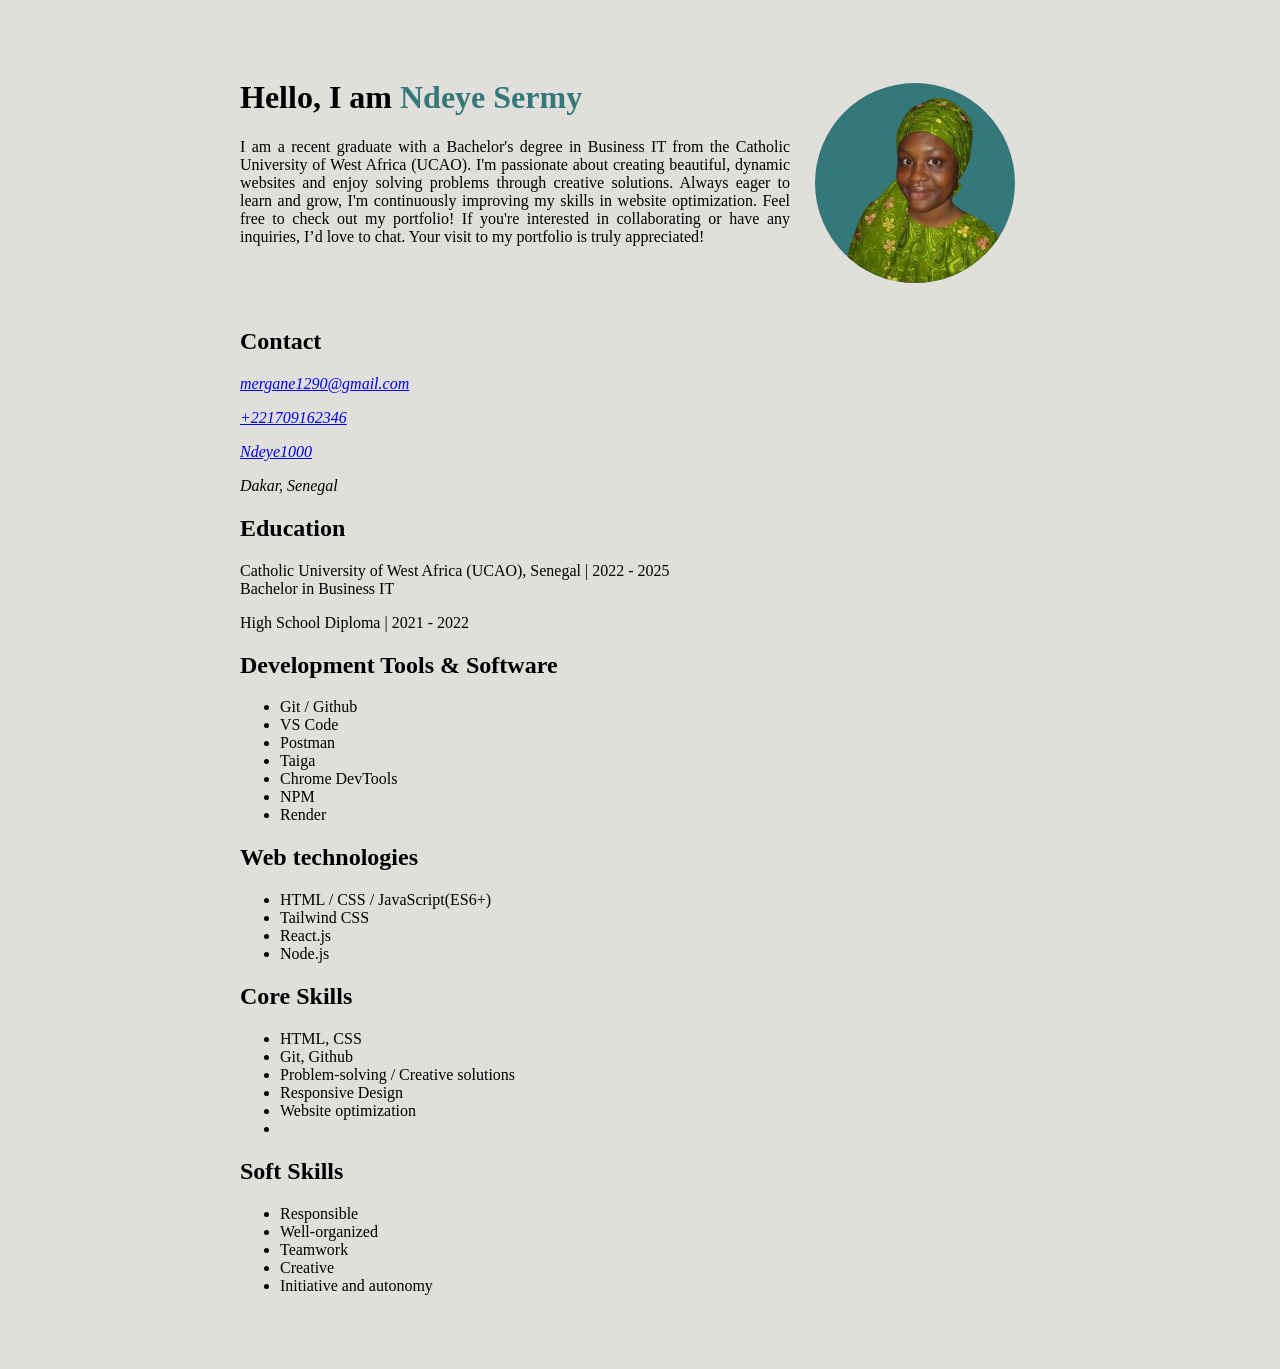
==== index.html @ 486482d9 "new" ====
<!DOCTYPE html>
<html lang="en">

<head>
    <meta charset="UTF-8">
    <meta name="viewport" content="width=device-width, initial-scale=1.0">
    <link rel="stylesheet" href="style.css">
    <link rel="shortcut icon" href="" type="image/x-icon">
    <title>Portfolio</title>
</head>

<body>
    <div class="conteneur">
        <div class="me">
            <div class="presentation">
                <h1>Hello, I am <span class="nom">Ndeye Sermy</span></h1>
                <p>I am a recent graduate with a Bachelor's degree in Business IT from the Catholic University of West
                    Africa
                    (UCAO).

                    I'm passionate about creating beautiful, dynamic websites and enjoy solving problems through
                    creative
                    solutions.
                    Always eager to learn and grow, I'm continuously improving my skills in website optimization.

                    Feel free to check out my portfolio! If you're interested in collaborating or have any inquiries,
                    I’d
                    love
                    to
                    chat. Your visit to my portfolio is truly appreciated!</p>
            </div>
            <div class="photo">
                <img src="photos/20250331_220250-removebg-preview.png" alt="picture of Ndeye Sermy Mergane">
            </div>
        </div>
        <section class="contact">
            <h2>Contact</h2>
            <footer>
                <address>
                    <p><a href="mailto:mergane1290@gmail.com">mergane1290@gmail.com</a></p>
                    <p><a href="tel:+221709162346">+221709162346</a></p>
                    <p><a href="https://github.com/Ndeye1000">Ndeye1000</a></p>
                    <p>Dakar, Senegal</p>
                </address>
            </footer>
        </section>
        <section class="education">
            <h2>Education</h2>
            <p>Catholic University of West Africa (UCAO), Senegal | 2022 - 2025 <br> Bachelor in Business IT</p>
            <p>High School Diploma | 2021 - 2022</p>
        </section>
        <section class="softwares">
            <h2>Development Tools & Software</h2>
            <ul>
                <li>Git / Github</li>
                <li>VS Code</li>
                <li>Postman</li>
                <li>Taiga</li>
                <li>Chrome DevTools</li>
                <li>NPM</li>
                <li>Render</li>
            </ul>
        </section>
        <section class="web">
            <h2>Web technologies</h2>
            <ul>
                <li>HTML / CSS / JavaScript(ES6+)</li>
                <li>Tailwind CSS</li>
                <li>React.js</li>
                <li>Node.js</li>
            </ul>
        </section>
        <section class="core-skills">
            <h2>Core Skills</h2>
            <ul>
                <li>HTML, CSS</li>
                <li>Git, Github</li>
                <li>Problem-solving / Creative solutions</li>
                <li>Responsive Design</li>
                <li>Website optimization</li>
                <li></li>
            </ul>
        </section>
        <section class="soft-skills">
            <h2>Soft Skills</h2>
            <ul>
                <li>Responsible</li>
                <li>Well-organized</li>
                <li>Teamwork</li>
                <li>Creative</li>
                <li>Initiative and autonomy</li>
            </ul>
        </section>
    </div>
</body>

</html>
---- style.css ----
body {
    background-color: #E0DFDB;
    padding-top: 50px;
    padding-bottom: 50px;
}

.conteneur {
    width: 80%;
    margin-left: auto;
    margin-right: auto;
    max-width: 800px;
}

.nom {
    color: #347879;
}

.me {
    display: flex;
}

img {
    width: 250px;
    height: auto;
    margin-right: 20px;
}


.photo {
    background-color: #347879;
    border-radius: 50%;
    width: 250px;
    height: 250px;
    clip-path: circle(40% at 50% 50%);
}

p {
    text-align: justify;
}
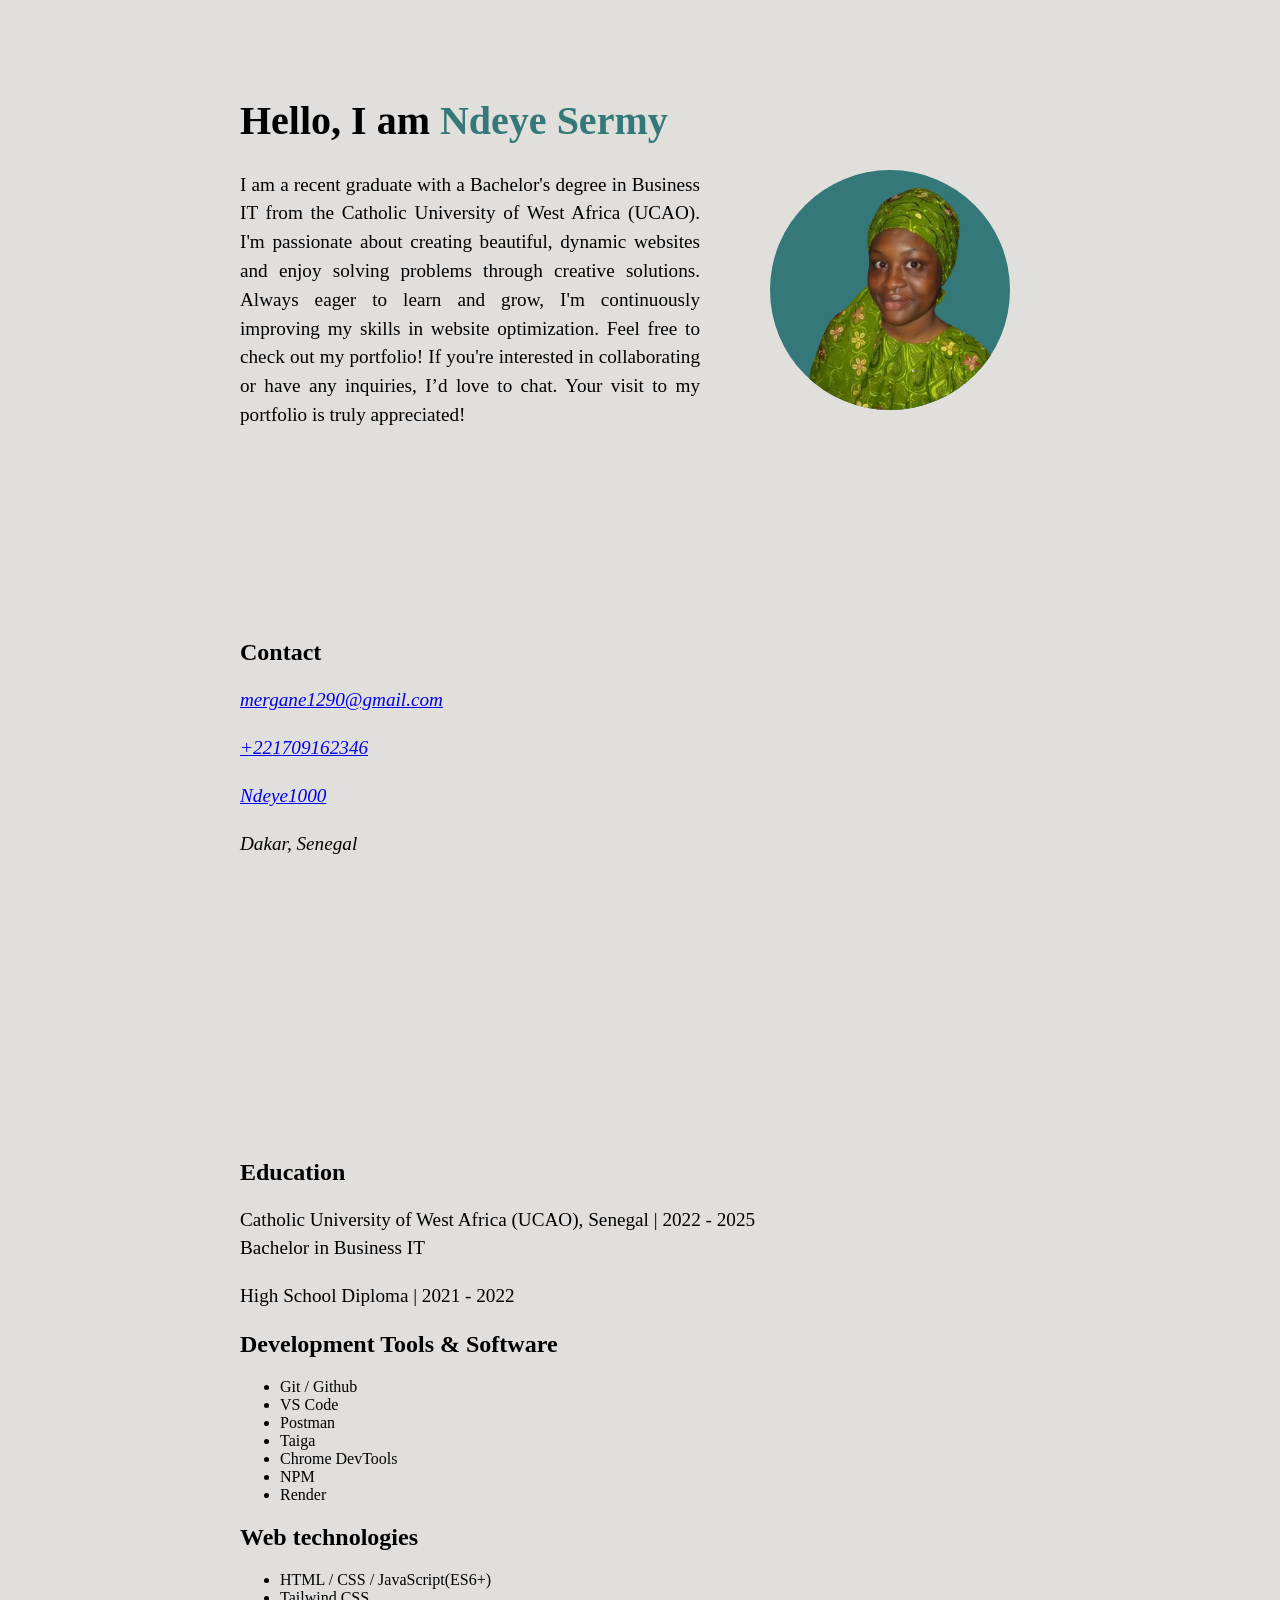
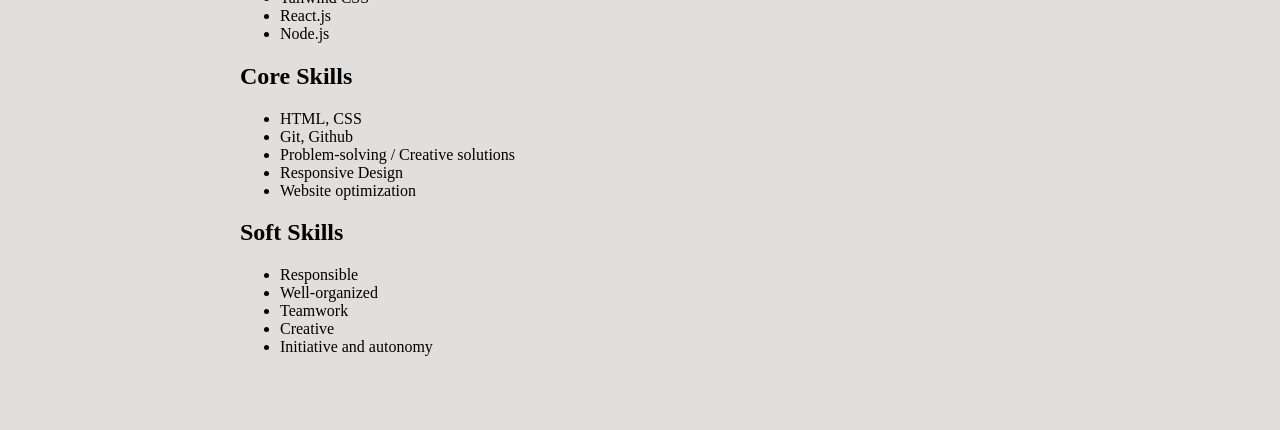
==== commit b2c9a509: "new" ====
--- a/index.html
+++ b/index.html
@@ -78,7 +78,6 @@
                 <li>Problem-solving / Creative solutions</li>
                 <li>Responsive Design</li>
                 <li>Website optimization</li>
-                <li></li>
             </ul>
         </section>
         <section class="soft-skills">
--- a/style.css
+++ b/style.css
@@ -1,6 +1,5 @@
 body {
     background-color: #E0DFDB;
-    padding-top: 50px;
     padding-bottom: 50px;
 }
 
@@ -17,23 +16,63 @@
 
 .me {
     display: flex;
+    margin-top: 70px;
+    margin-bottom: 190px;
 }
 
 img {
-    width: 250px;
-    height: auto;
+    width: 300px;
     margin-right: 20px;
 }
 
 
 .photo {
     background-color: #347879;
-    border-radius: 50%;
-    width: 250px;
-    height: 250px;
+    width: 300px;
+    height: 300px;
     clip-path: circle(40% at 50% 50%);
+    margin-top: 70px;
+    margin-left: 20px;
 }
 
 p {
     text-align: justify;
+    line-height: 1.5;
+    font-size: larger;
 }
+
+h1 {
+    font-size: 40px;
+}
+
+.presentation {
+    margin-right: 20px;
+}
+
+.contact {
+    margin-bottom: 300px;
+}
+
+@media (max-width: 758px) {
+    .me {
+        flex-direction: column;
+        align-items: center;
+    }
+
+    img {
+        width: 350px;
+        margin-right: 20px;
+    }
+
+    .photo {
+        background-color: #347879;
+        width: 350px;
+        height: 350px;
+        clip-path: circle(40% at 50% 50%);
+        margin-top: 100px;
+    }
+
+    .presentation {
+        margin-top: 80px;
+    }
+}
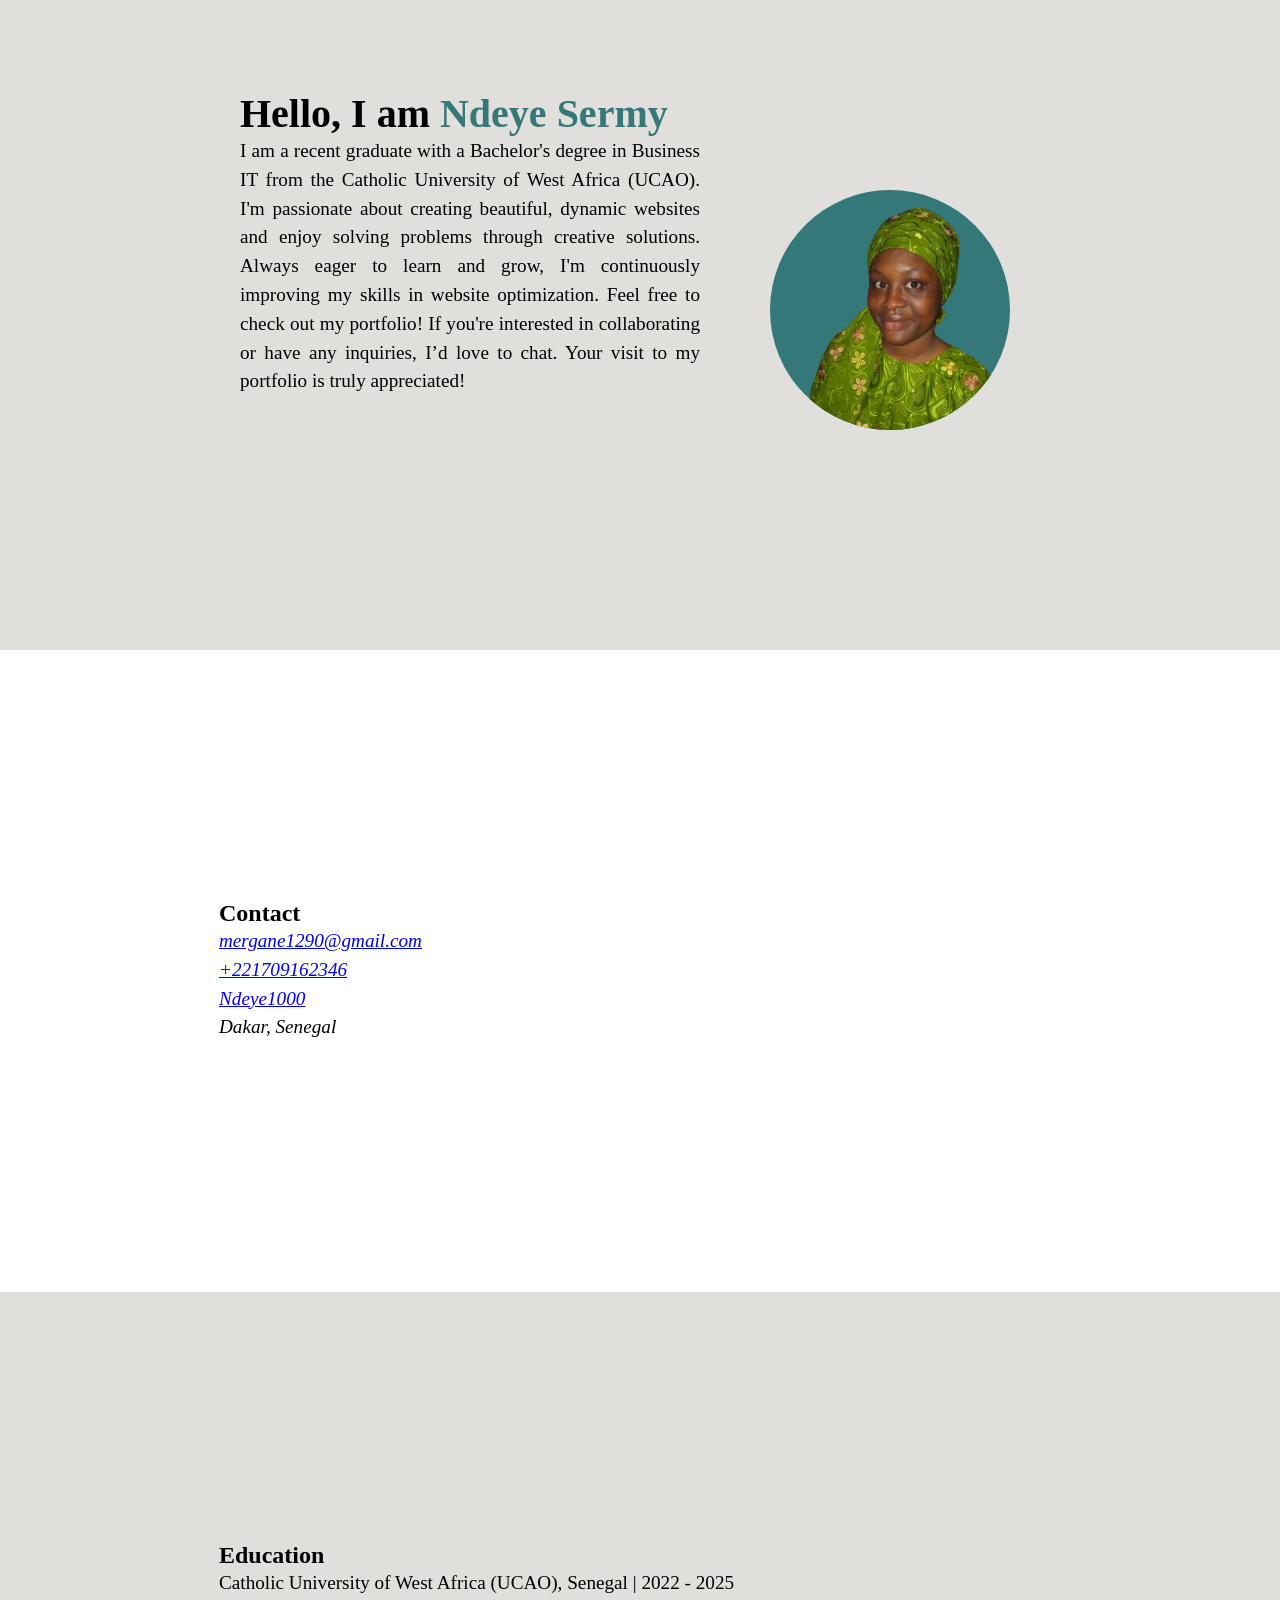
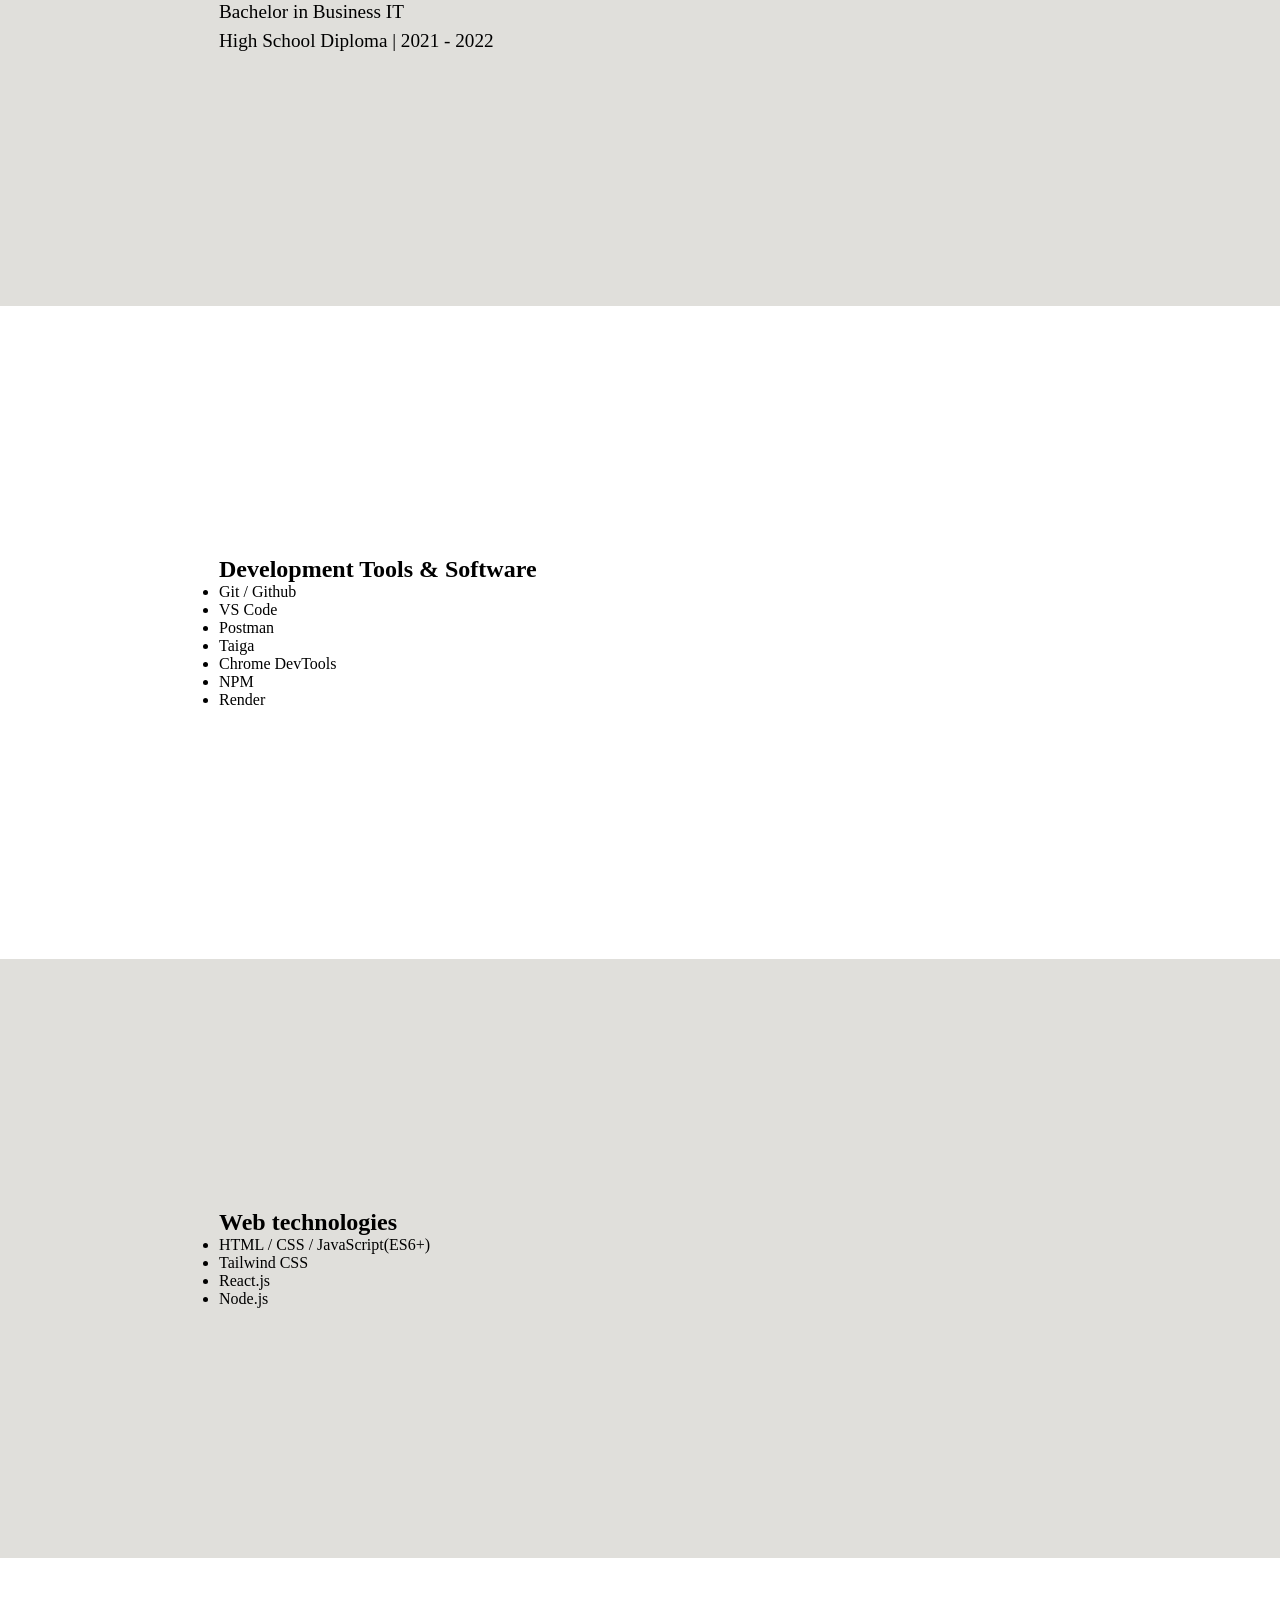
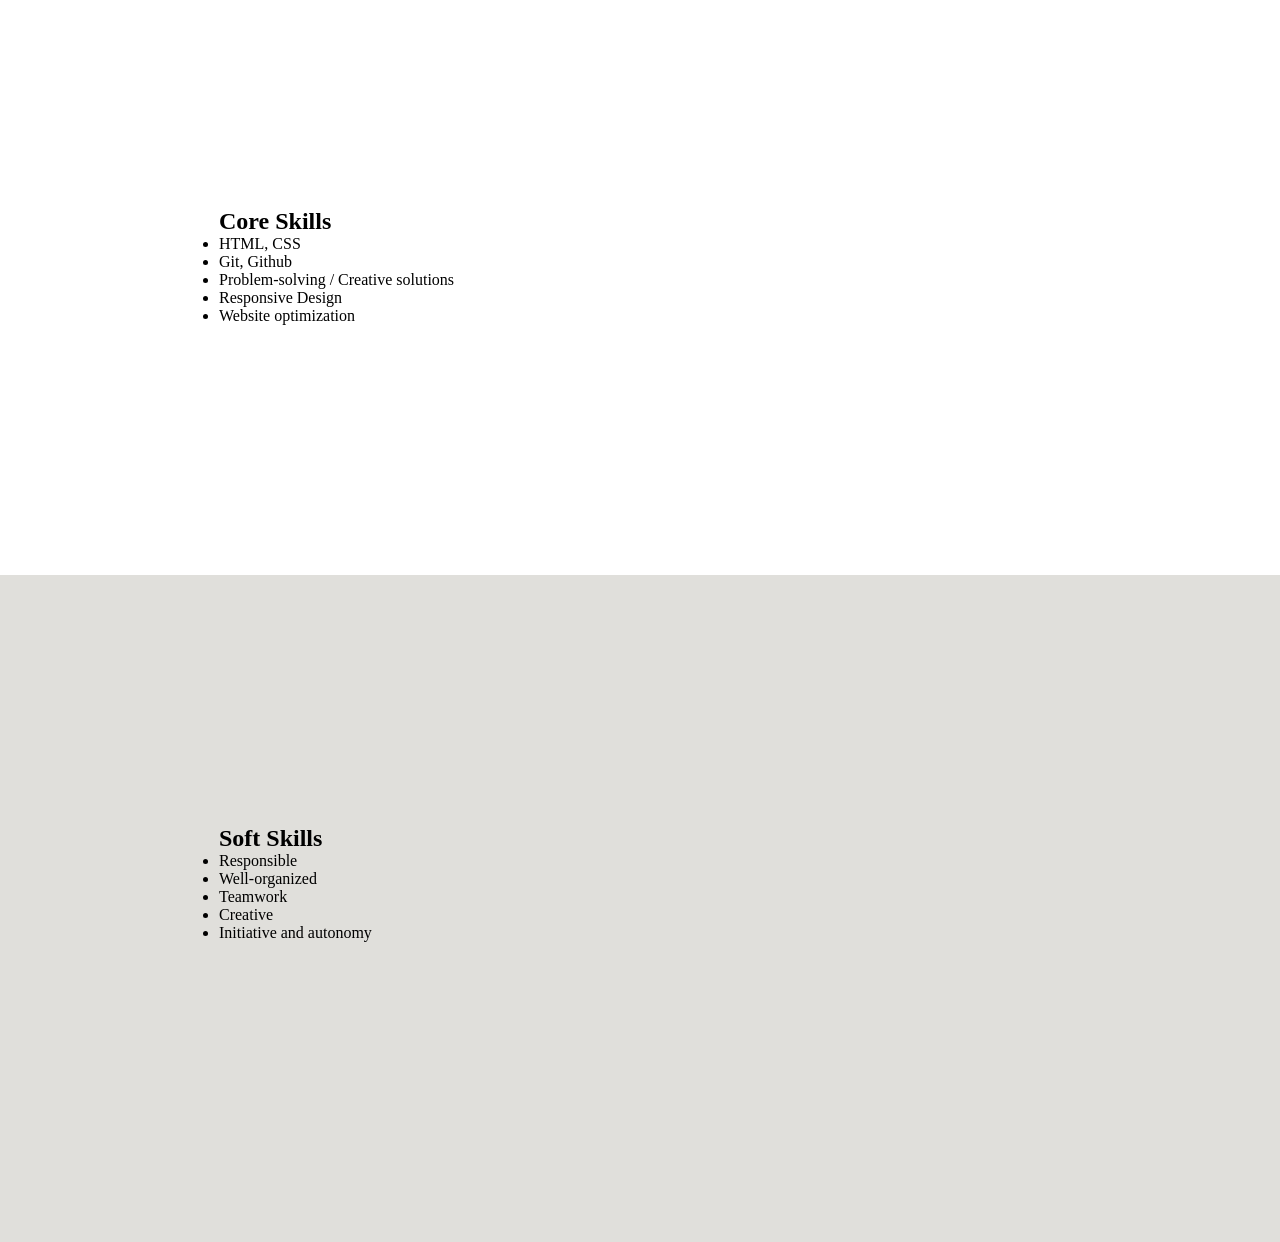
==== commit 0f2ed9d2: "new" ====
--- a/index.html
+++ b/index.html
@@ -33,64 +33,64 @@
                 <img src="photos/20250331_220250-removebg-preview.png" alt="picture of Ndeye Sermy Mergane">
             </div>
         </div>
-        <section class="contact">
-            <h2>Contact</h2>
-            <footer>
-                <address>
-                    <p><a href="mailto:mergane1290@gmail.com">mergane1290@gmail.com</a></p>
-                    <p><a href="tel:+221709162346">+221709162346</a></p>
-                    <p><a href="https://github.com/Ndeye1000">Ndeye1000</a></p>
-                    <p>Dakar, Senegal</p>
-                </address>
-            </footer>
-        </section>
-        <section class="education">
-            <h2>Education</h2>
-            <p>Catholic University of West Africa (UCAO), Senegal | 2022 - 2025 <br> Bachelor in Business IT</p>
-            <p>High School Diploma | 2021 - 2022</p>
-        </section>
-        <section class="softwares">
-            <h2>Development Tools & Software</h2>
-            <ul>
-                <li>Git / Github</li>
-                <li>VS Code</li>
-                <li>Postman</li>
-                <li>Taiga</li>
-                <li>Chrome DevTools</li>
-                <li>NPM</li>
-                <li>Render</li>
-            </ul>
-        </section>
-        <section class="web">
-            <h2>Web technologies</h2>
-            <ul>
-                <li>HTML / CSS / JavaScript(ES6+)</li>
-                <li>Tailwind CSS</li>
-                <li>React.js</li>
-                <li>Node.js</li>
-            </ul>
-        </section>
-        <section class="core-skills">
-            <h2>Core Skills</h2>
-            <ul>
-                <li>HTML, CSS</li>
-                <li>Git, Github</li>
-                <li>Problem-solving / Creative solutions</li>
-                <li>Responsive Design</li>
-                <li>Website optimization</li>
-            </ul>
-        </section>
-        <section class="soft-skills">
-            <h2>Soft Skills</h2>
-            <ul>
-                <li>Responsible</li>
-                <li>Well-organized</li>
-                <li>Teamwork</li>
-                <li>Creative</li>
-                <li>Initiative and autonomy</li>
-            </ul>
-        </section>
     </div>
+    <section class="contact">
+        <h2>Contact</h2>
+        <footer>
+            <address>
+                <p><a href="mailto:mergane1290@gmail.com">mergane1290@gmail.com</a></p>
+                <p><a href="tel:+221709162346">+221709162346</a></p>
+                <p><a href="https://github.com/Ndeye1000">Ndeye1000</a></p>
+                <p>Dakar, Senegal</p>
+            </address>
+        </footer>
+    </section>
+    <section class="education">
+        <h2>Education</h2>
+        <p>Catholic University of West Africa (UCAO), Senegal | 2022 - 2025 <br> Bachelor in Business IT</p>
+        <p>High School Diploma | 2021 - 2022</p>
+    </section>
+    <section class="softwares">
+        <h2>Development Tools & Software</h2>
+        <ul>
+            <li>Git / Github</li>
+            <li>VS Code</li>
+            <li>Postman</li>
+            <li>Taiga</li>
+            <li>Chrome DevTools</li>
+            <li>NPM</li>
+            <li>Render</li>
+        </ul>
+    </section>
+    <section class="web">
+        <h2>Web technologies</h2>
+        <ul>
+            <li>HTML / CSS / JavaScript(ES6+)</li>
+            <li>Tailwind CSS</li>
+            <li>React.js</li>
+            <li>Node.js</li>
+        </ul>
+    </section>
+    <section class="core-skills">
+        <h2>Core Skills</h2>
+        <ul>
+            <li>HTML, CSS</li>
+            <li>Git, Github</li>
+            <li>Problem-solving / Creative solutions</li>
+            <li>Responsive Design</li>
+            <li>Website optimization</li>
+        </ul>
+    </section>
+    <section class="soft-skills">
+        <h2>Soft Skills</h2>
+        <ul>
+            <li>Responsible</li>
+            <li>Well-organized</li>
+            <li>Teamwork</li>
+            <li>Creative</li>
+            <li>Initiative and autonomy</li>
+        </ul>
+    </section>
 </body>
 
 </html>
--- a/style.css
+++ b/style.css
@@ -1,3 +1,8 @@
+* {
+    margin: 0;
+    padding: 0;
+}
+
 body {
     background-color: #E0DFDB;
     padding-bottom: 50px;
@@ -16,7 +21,7 @@
 
 .me {
     display: flex;
-    margin-top: 70px;
+    margin-top: 90px;
     margin-bottom: 190px;
 }
 
@@ -49,8 +54,13 @@
     margin-right: 20px;
 }
 
-.contact {
-    margin-bottom: 300px;
+.contact, .softwares, .core-skills {
+    width: 100%;
+    background-color: white;
+}
+
+section {
+    padding: 250px 50px 250px 219px;
 }
 
 @media (max-width: 758px) {
@@ -73,6 +83,6 @@
     }
 
     .presentation {
-        margin-top: 80px;
+        margin-top: 40px;
     }
 }
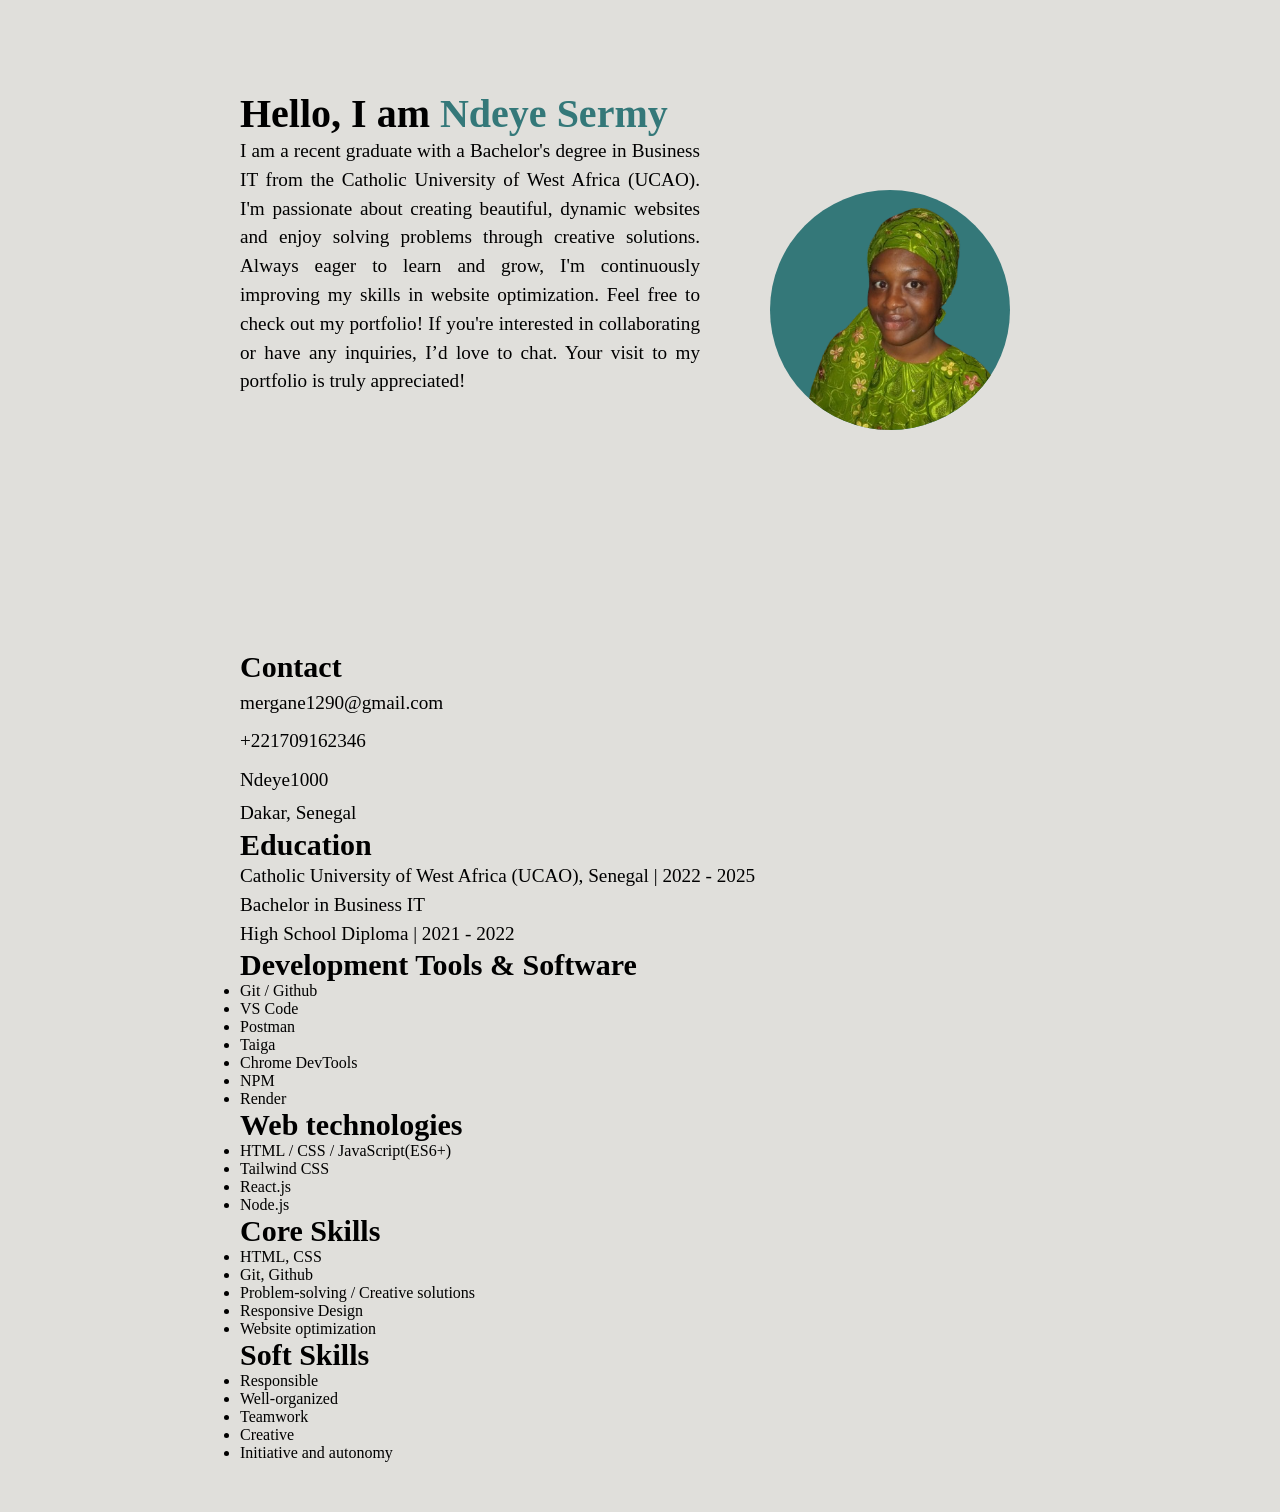
==== commit 330d8258: "new" ====
--- a/index.html
+++ b/index.html
@@ -33,64 +33,64 @@
                 <img src="photos/20250331_220250-removebg-preview.png" alt="picture of Ndeye Sermy Mergane">
             </div>
         </div>
+        <section class="contact">
+            <h2>Contact</h2>
+            <footer>
+                <address>
+                    <p><a href="mailto:mergane1290@gmail.com">mergane1290@gmail.com</a></p>
+                    <p><a href="tel:+221709162346">+221709162346</a></p>
+                    <p><a href="https://github.com/Ndeye1000">Ndeye1000</a></p>
+                    <p>Dakar, Senegal</p>
+                </address>
+            </footer>
+        </section>
+        <section class="education">
+            <h2>Education</h2>
+            <p>Catholic University of West Africa (UCAO), Senegal | 2022 - 2025 <br> Bachelor in Business IT</p>
+            <p>High School Diploma | 2021 - 2022</p>
+        </section>
+        <section class="softwares">
+            <h2>Development Tools & Software</h2>
+            <ul>
+                <li>Git / Github</li>
+                <li>VS Code</li>
+                <li>Postman</li>
+                <li>Taiga</li>
+                <li>Chrome DevTools</li>
+                <li>NPM</li>
+                <li>Render</li>
+            </ul>
+        </section>
+        <section class="web">
+            <h2>Web technologies</h2>
+            <ul>
+                <li>HTML / CSS / JavaScript(ES6+)</li>
+                <li>Tailwind CSS</li>
+                <li>React.js</li>
+                <li>Node.js</li>
+            </ul>
+        </section>
+        <section class="core-skills">
+            <h2>Core Skills</h2>
+            <ul>
+                <li>HTML, CSS</li>
+                <li>Git, Github</li>
+                <li>Problem-solving / Creative solutions</li>
+                <li>Responsive Design</li>
+                <li>Website optimization</li>
+            </ul>
+        </section>
+        <section class="soft-skills">
+            <h2>Soft Skills</h2>
+            <ul>
+                <li>Responsible</li>
+                <li>Well-organized</li>
+                <li>Teamwork</li>
+                <li>Creative</li>
+                <li>Initiative and autonomy</li>
+            </ul>
+        </section>
     </div>
-    <section class="contact">
-        <h2>Contact</h2>
-        <footer>
-            <address>
-                <p><a href="mailto:mergane1290@gmail.com">mergane1290@gmail.com</a></p>
-                <p><a href="tel:+221709162346">+221709162346</a></p>
-                <p><a href="https://github.com/Ndeye1000">Ndeye1000</a></p>
-                <p>Dakar, Senegal</p>
-            </address>
-        </footer>
-    </section>
-    <section class="education">
-        <h2>Education</h2>
-        <p>Catholic University of West Africa (UCAO), Senegal | 2022 - 2025 <br> Bachelor in Business IT</p>
-        <p>High School Diploma | 2021 - 2022</p>
-    </section>
-    <section class="softwares">
-        <h2>Development Tools & Software</h2>
-        <ul>
-            <li>Git / Github</li>
-            <li>VS Code</li>
-            <li>Postman</li>
-            <li>Taiga</li>
-            <li>Chrome DevTools</li>
-            <li>NPM</li>
-            <li>Render</li>
-        </ul>
-    </section>
-    <section class="web">
-        <h2>Web technologies</h2>
-        <ul>
-            <li>HTML / CSS / JavaScript(ES6+)</li>
-            <li>Tailwind CSS</li>
-            <li>React.js</li>
-            <li>Node.js</li>
-        </ul>
-    </section>
-    <section class="core-skills">
-        <h2>Core Skills</h2>
-        <ul>
-            <li>HTML, CSS</li>
-            <li>Git, Github</li>
-            <li>Problem-solving / Creative solutions</li>
-            <li>Responsive Design</li>
-            <li>Website optimization</li>
-        </ul>
-    </section>
-    <section class="soft-skills">
-        <h2>Soft Skills</h2>
-        <ul>
-            <li>Responsible</li>
-            <li>Well-organized</li>
-            <li>Teamwork</li>
-            <li>Creative</li>
-            <li>Initiative and autonomy</li>
-        </ul>
-    </section>
 </body>
 
 </html>
--- a/style.css
+++ b/style.css
@@ -1,6 +1,7 @@
 * {
     margin: 0;
     padding: 0;
+    box-sizing: border-box;
 }
 
 body {
@@ -50,17 +51,27 @@
     font-size: 40px;
 }
 
+h2 {
+    font-size: 30px;
+}
+
+address {
+    font-style: normal;
+}
+
+a {
+    text-decoration: none;
+    line-height: 2;
+    color: black;
+}
+
+a:hover
+{
+    color: #347879;
+    font-size: larger;
+}
 .presentation {
     margin-right: 20px;
-}
-
-.contact, .softwares, .core-skills {
-    width: 100%;
-    background-color: white;
-}
-
-section {
-    padding: 250px 50px 250px 219px;
 }
 
 @media (max-width: 758px) {
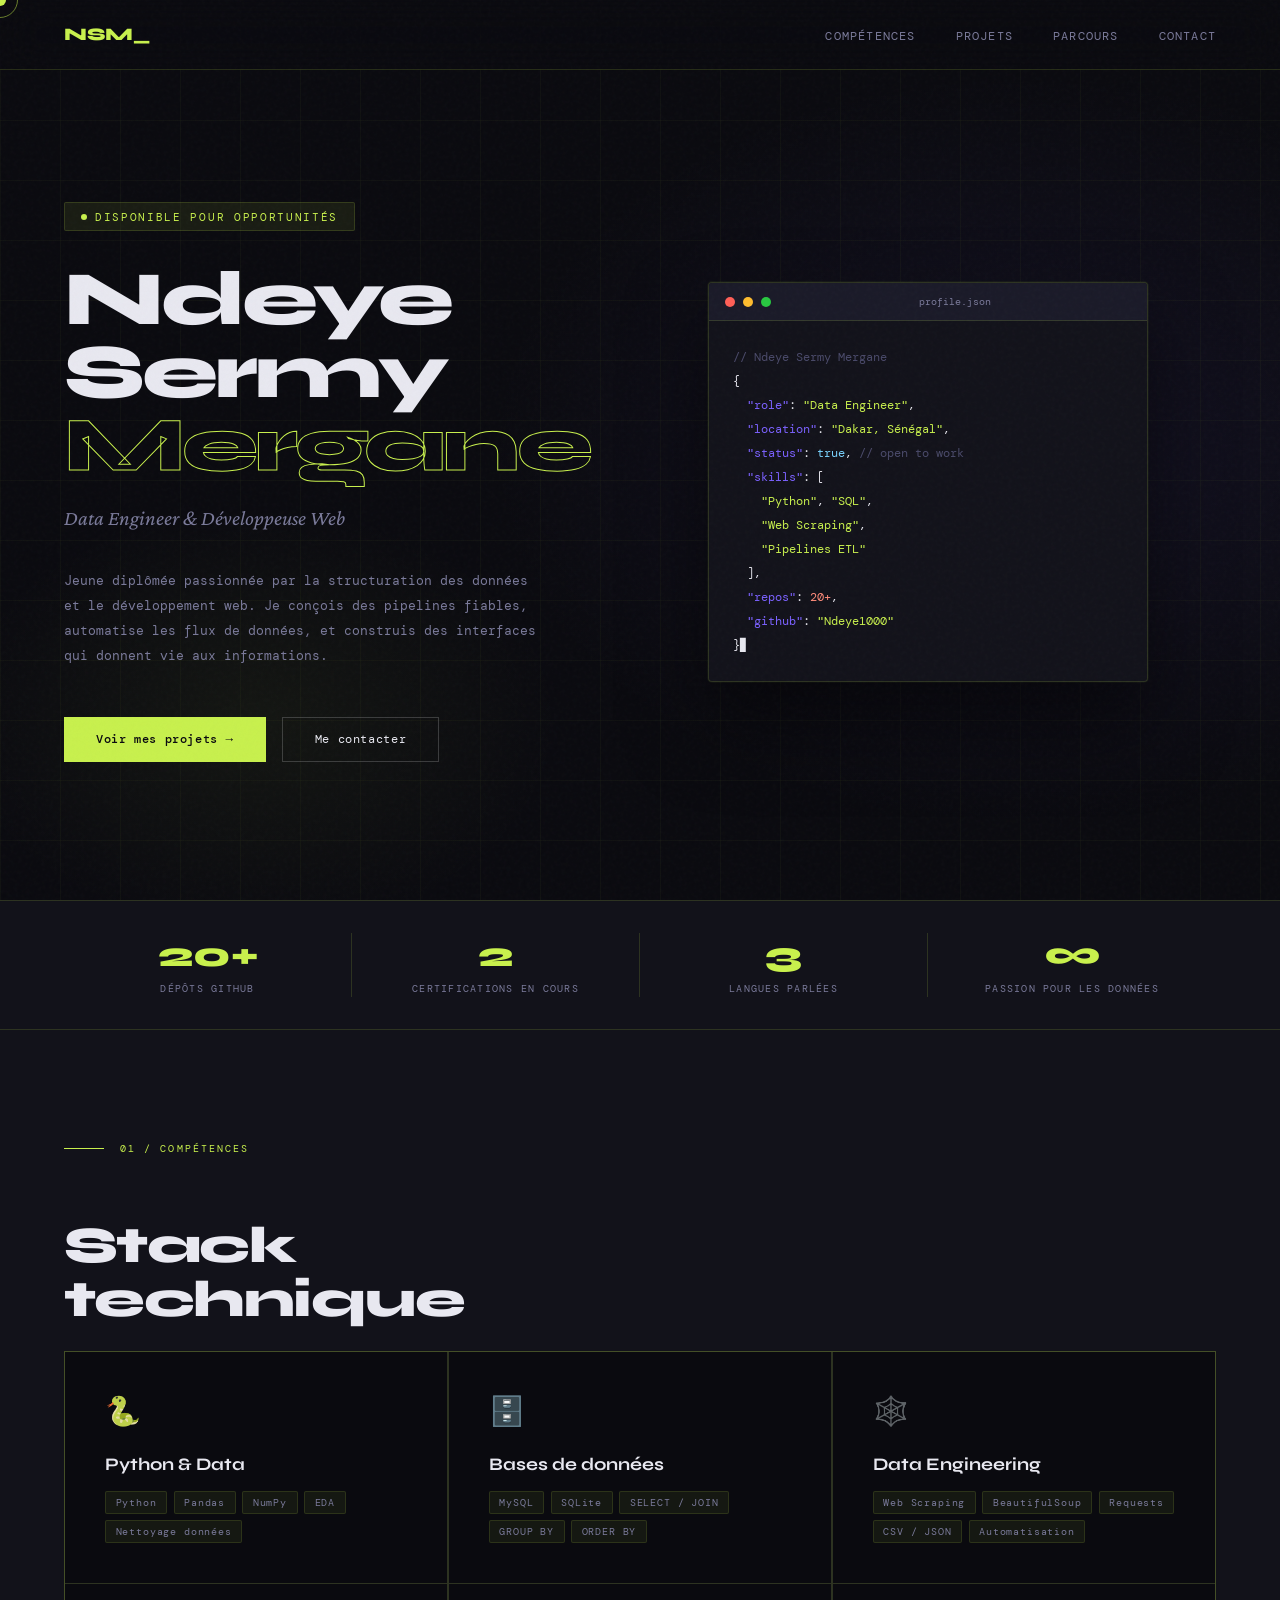
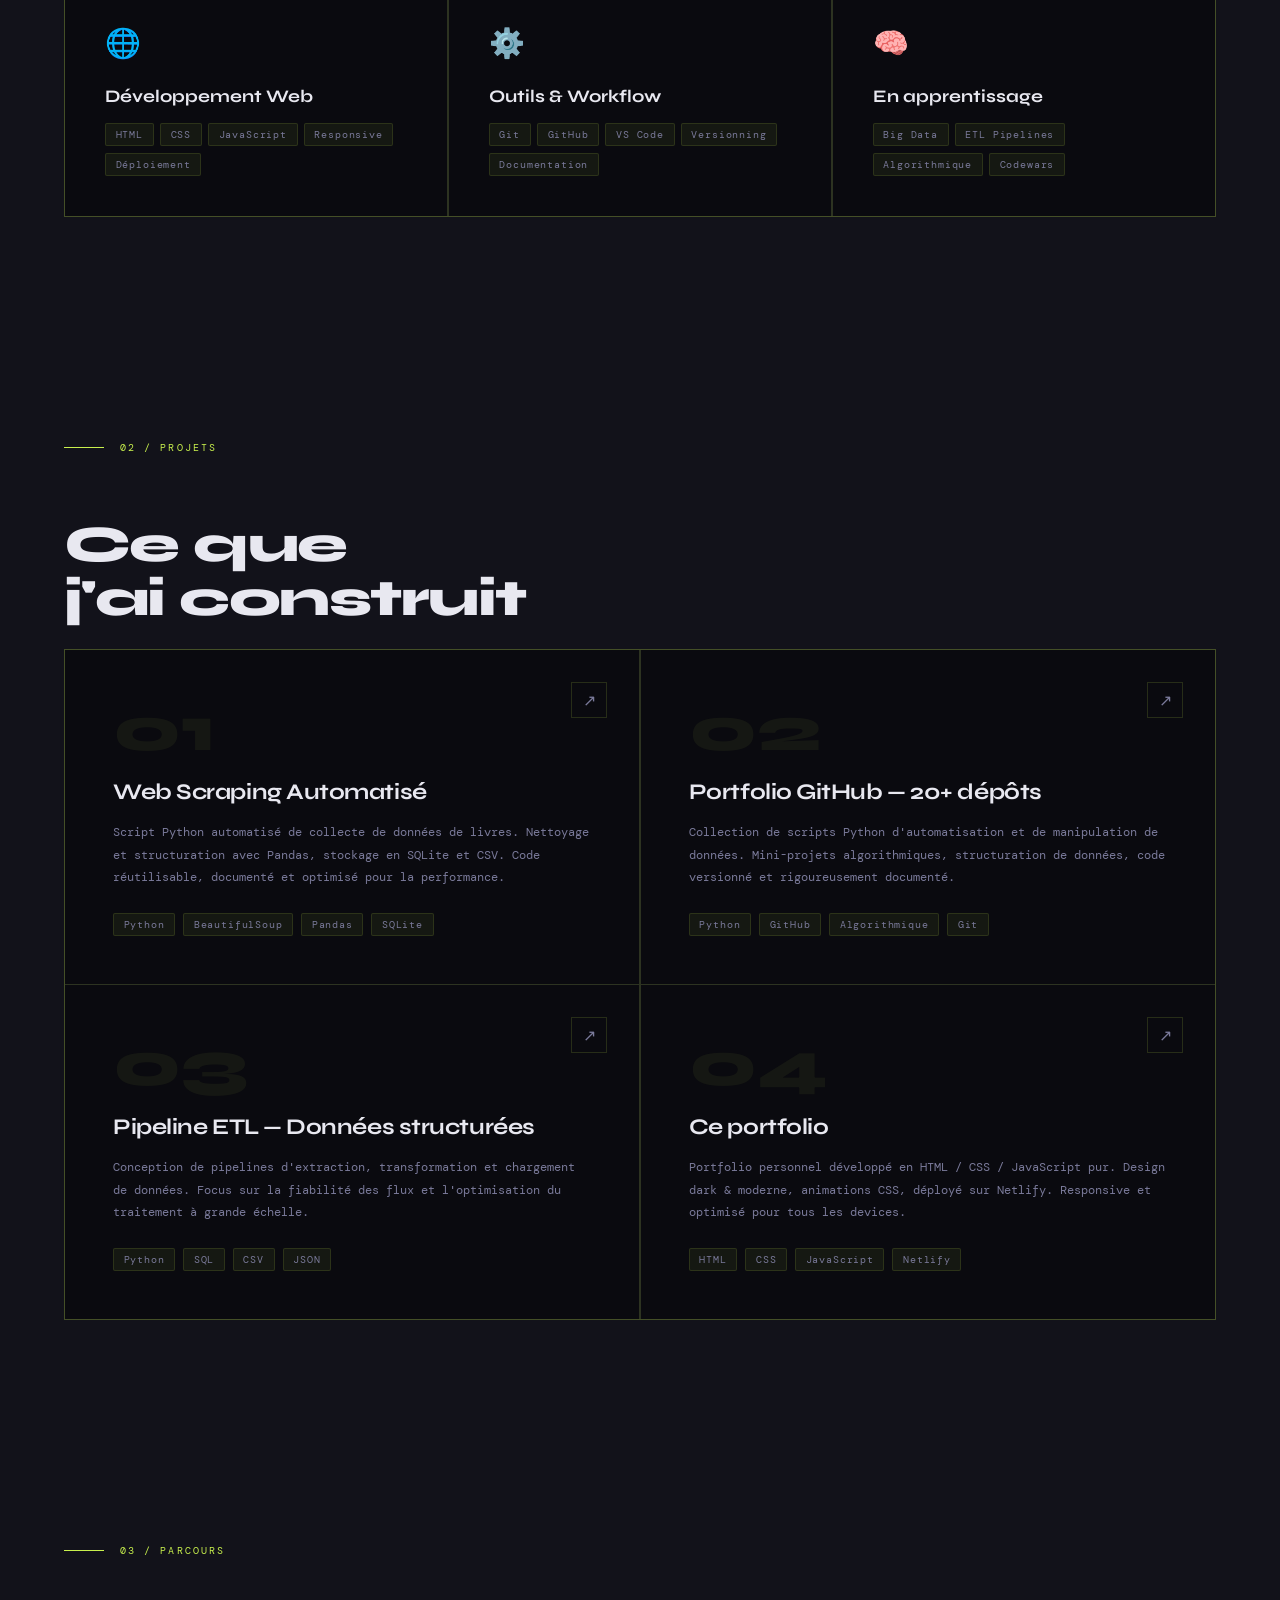
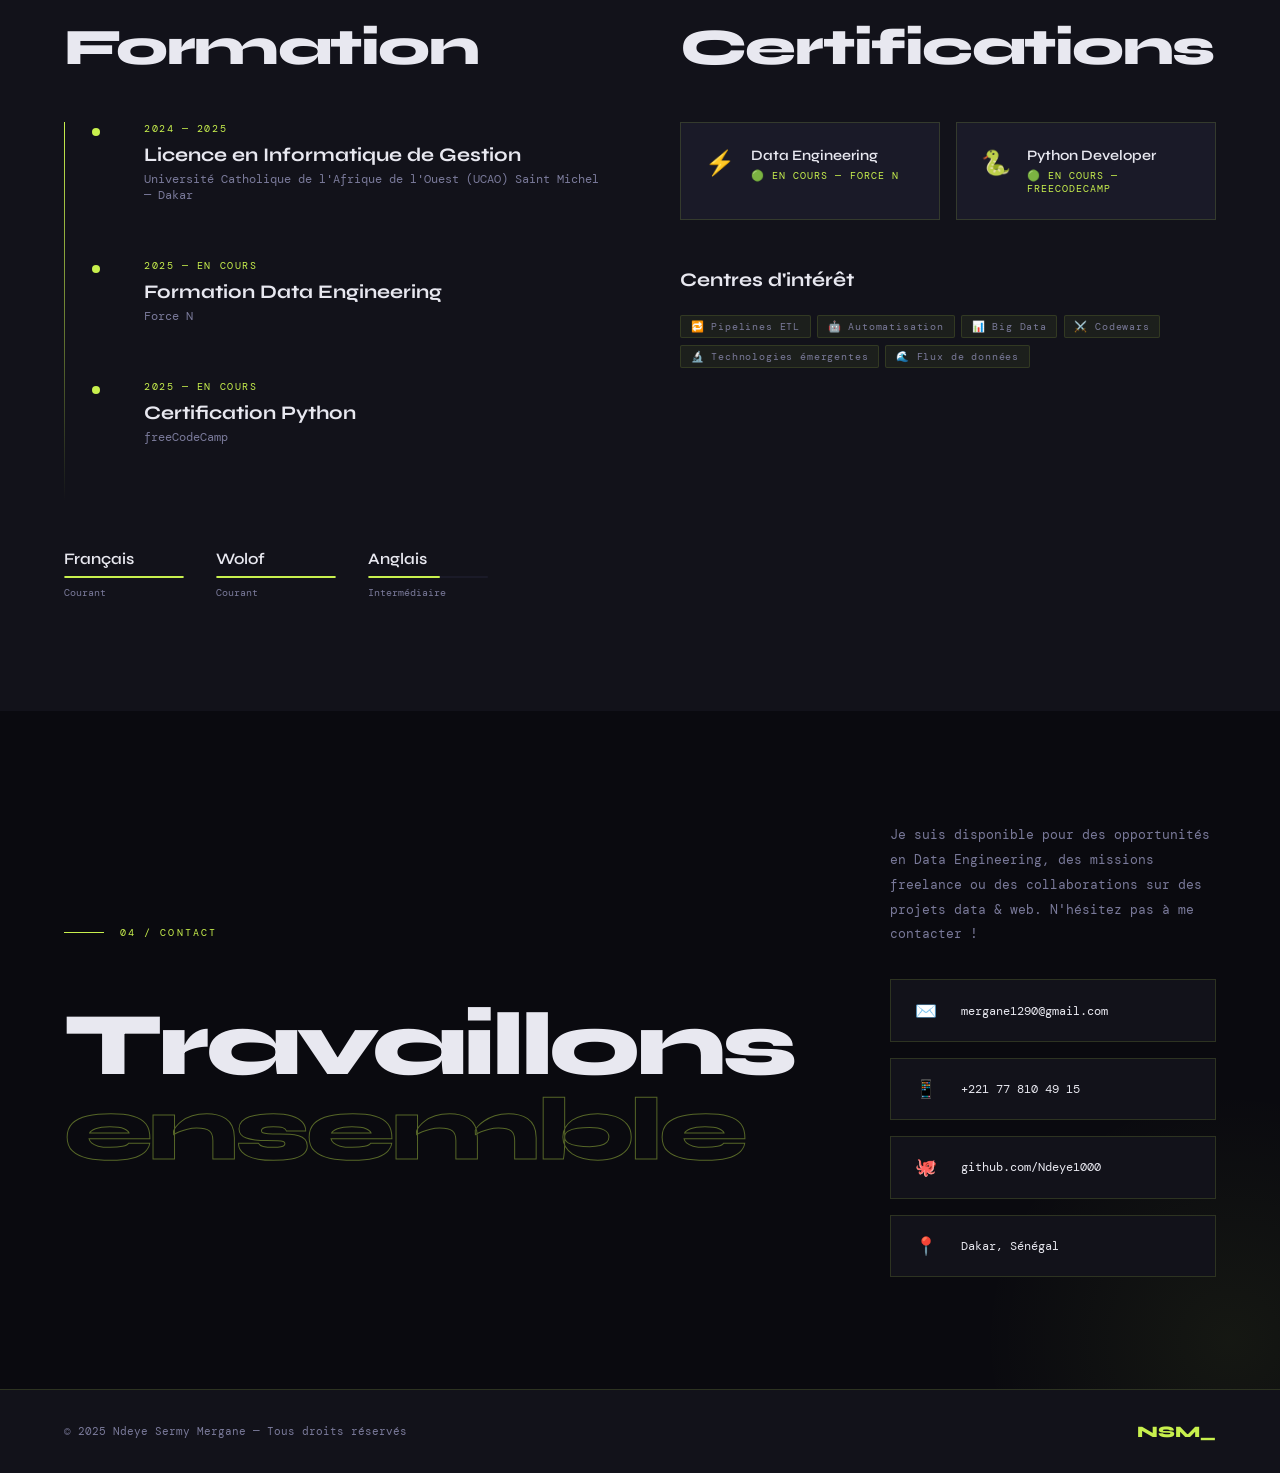
==== commit 0393a991: "new" ====
--- a/index.html
+++ b/index.html
@@ -1,96 +1,1074 @@
-<!DOCTYPE html>
-<html lang="en">
-
-<head>
-    <meta charset="UTF-8">
-    <meta name="viewport" content="width=device-width, initial-scale=1.0">
-    <link rel="stylesheet" href="style.css">
-    <link rel="shortcut icon" href="" type="image/x-icon">
-    <title>Portfolio</title>
-</head>
-
-<body>
-    <div class="conteneur">
-        <div class="me">
-            <div class="presentation">
-                <h1>Hello, I am <span class="nom">Ndeye Sermy</span></h1>
-                <p>I am a recent graduate with a Bachelor's degree in Business IT from the Catholic University of West
-                    Africa
-                    (UCAO).
-
-                    I'm passionate about creating beautiful, dynamic websites and enjoy solving problems through
-                    creative
-                    solutions.
-                    Always eager to learn and grow, I'm continuously improving my skills in website optimization.
-
-                    Feel free to check out my portfolio! If you're interested in collaborating or have any inquiries,
-                    I’d
-                    love
-                    to
-                    chat. Your visit to my portfolio is truly appreciated!</p>
-            </div>
-            <div class="photo">
-                <img src="photos/20250331_220250-removebg-preview.png" alt="picture of Ndeye Sermy Mergane">
-            </div>
-        </div>
-        <section class="contact">
-            <h2>Contact</h2>
-            <footer>
-                <address>
-                    <p><a href="mailto:mergane1290@gmail.com">mergane1290@gmail.com</a></p>
-                    <p><a href="tel:+221709162346">+221709162346</a></p>
-                    <p><a href="https://github.com/Ndeye1000">Ndeye1000</a></p>
-                    <p>Dakar, Senegal</p>
-                </address>
-            </footer>
-        </section>
-        <section class="education">
-            <h2>Education</h2>
-            <p>Catholic University of West Africa (UCAO), Senegal | 2022 - 2025 <br> Bachelor in Business IT</p>
-            <p>High School Diploma | 2021 - 2022</p>
-        </section>
-        <section class="softwares">
-            <h2>Development Tools & Software</h2>
-            <ul>
-                <li>Git / Github</li>
-                <li>VS Code</li>
-                <li>Postman</li>
-                <li>Taiga</li>
-                <li>Chrome DevTools</li>
-                <li>NPM</li>
-                <li>Render</li>
-            </ul>
-        </section>
-        <section class="web">
-            <h2>Web technologies</h2>
-            <ul>
-                <li>HTML / CSS / JavaScript(ES6+)</li>
-                <li>Tailwind CSS</li>
-                <li>React.js</li>
-                <li>Node.js</li>
-            </ul>
-        </section>
-        <section class="core-skills">
-            <h2>Core Skills</h2>
-            <ul>
-                <li>HTML, CSS</li>
-                <li>Git, Github</li>
-                <li>Problem-solving / Creative solutions</li>
-                <li>Responsive Design</li>
-                <li>Website optimization</li>
-            </ul>
-        </section>
-        <section class="soft-skills">
-            <h2>Soft Skills</h2>
-            <ul>
-                <li>Responsible</li>
-                <li>Well-organized</li>
-                <li>Teamwork</li>
-                <li>Creative</li>
-                <li>Initiative and autonomy</li>
-            </ul>
-        </section>
-    </div>
-</body>
-
-</html>+<!DOCTYPE html>
+<html lang="fr">
+<head>
+  <meta charset="UTF-8" />
+  <meta name="viewport" content="width=device-width, initial-scale=1.0"/>
+  <title>Ndeye Sermy Mergane — Data Engineer & Dev Web</title>
+  <link href="https://fonts.googleapis.com/css2?family=Syne:wght@400;600;700;800&family=DM+Mono:wght@300;400;500&family=Crimson+Pro:ital,wght@0,300;0,400;1,300&display=swap" rel="stylesheet"/>
+  <style>
+    :root {
+      --bg: #0a0a0f;
+      --surface: #12121a;
+      --surface2: #1a1a28;
+      --accent: #c8f04d;
+      --accent2: #7b61ff;
+      --text: #e8e8f0;
+      --muted: #7a7a9a;
+      --border: rgba(200,240,77,0.15);
+    }
+
+    *, *::before, *::after { box-sizing: border-box; margin: 0; padding: 0; }
+
+    html { scroll-behavior: smooth; }
+
+    body {
+      background: var(--bg);
+      color: var(--text);
+      font-family: 'DM Mono', monospace;
+      overflow-x: hidden;
+      cursor: none;
+    }
+
+    /* Custom cursor */
+    .cursor {
+      width: 12px; height: 12px;
+      background: var(--accent);
+      border-radius: 50%;
+      position: fixed;
+      top: 0; left: 0;
+      pointer-events: none;
+      z-index: 9999;
+      transition: transform 0.15s ease, width 0.2s, height 0.2s;
+      transform: translate(-50%, -50%);
+    }
+    .cursor-ring {
+      width: 36px; height: 36px;
+      border: 1px solid var(--accent);
+      border-radius: 50%;
+      position: fixed;
+      top: 0; left: 0;
+      pointer-events: none;
+      z-index: 9998;
+      transition: transform 0.35s ease, width 0.2s, height 0.2s, opacity 0.2s;
+      transform: translate(-50%, -50%);
+      opacity: 0.5;
+    }
+
+    /* Noise overlay */
+    body::before {
+      content: '';
+      position: fixed; inset: 0;
+      background-image: url("data:image/svg+xml,%3Csvg viewBox='0 0 256 256' xmlns='http://www.w3.org/2000/svg'%3E%3Cfilter id='noise'%3E%3CfeTurbulence type='fractalNoise' baseFrequency='0.9' numOctaves='4' stitchTiles='stitch'/%3E%3C/filter%3E%3Crect width='100%25' height='100%25' filter='url(%23noise)' opacity='0.04'/%3E%3C/svg%3E");
+      pointer-events: none;
+      z-index: 9997;
+      opacity: 0.6;
+    }
+
+    /* Navigation */
+    nav {
+      position: fixed;
+      top: 0; left: 0; right: 0;
+      z-index: 100;
+      display: flex;
+      justify-content: space-between;
+      align-items: center;
+      padding: 1.5rem 4rem;
+      backdrop-filter: blur(20px);
+      border-bottom: 1px solid var(--border);
+      background: rgba(10,10,15,0.8);
+    }
+    .nav-logo {
+      font-family: 'Syne', sans-serif;
+      font-weight: 800;
+      font-size: 1.1rem;
+      color: var(--accent);
+      letter-spacing: -0.02em;
+    }
+    .nav-links {
+      display: flex;
+      gap: 2.5rem;
+      list-style: none;
+    }
+    .nav-links a {
+      color: var(--muted);
+      text-decoration: none;
+      font-size: 0.75rem;
+      letter-spacing: 0.1em;
+      text-transform: uppercase;
+      transition: color 0.2s;
+    }
+    .nav-links a:hover { color: var(--accent); }
+
+    /* Hero */
+    .hero {
+      min-height: 100vh;
+      display: grid;
+      grid-template-columns: 1fr 1fr;
+      align-items: center;
+      padding: 8rem 4rem 4rem;
+      position: relative;
+      overflow: hidden;
+    }
+
+    .hero-bg {
+      position: absolute; inset: 0;
+      background: 
+        radial-gradient(ellipse 60% 60% at 80% 50%, rgba(123,97,255,0.08) 0%, transparent 70%),
+        radial-gradient(ellipse 40% 40% at 20% 80%, rgba(200,240,77,0.05) 0%, transparent 60%);
+    }
+
+    .hero-grid {
+      position: absolute; inset: 0;
+      background-image: 
+        linear-gradient(rgba(200,240,77,0.03) 1px, transparent 1px),
+        linear-gradient(90deg, rgba(200,240,77,0.03) 1px, transparent 1px);
+      background-size: 60px 60px;
+    }
+
+    .hero-content { position: relative; z-index: 1; }
+
+    .hero-tag {
+      display: inline-flex;
+      align-items: center;
+      gap: 0.5rem;
+      background: rgba(200,240,77,0.08);
+      border: 1px solid var(--border);
+      color: var(--accent);
+      font-size: 0.7rem;
+      letter-spacing: 0.15em;
+      text-transform: uppercase;
+      padding: 0.4rem 1rem;
+      border-radius: 2px;
+      margin-bottom: 2rem;
+      animation: fadeUp 0.8s ease both;
+    }
+    .hero-tag::before {
+      content: '';
+      width: 6px; height: 6px;
+      background: var(--accent);
+      border-radius: 50%;
+      animation: pulse 2s infinite;
+    }
+
+    @keyframes pulse {
+      0%, 100% { opacity: 1; }
+      50% { opacity: 0.3; }
+    }
+
+    .hero-name {
+      font-family: 'Syne', sans-serif;
+      font-weight: 800;
+      font-size: clamp(3rem, 6vw, 5.5rem);
+      line-height: 0.95;
+      letter-spacing: -0.04em;
+      margin-bottom: 1.5rem;
+      animation: fadeUp 0.8s 0.1s ease both;
+    }
+
+    .hero-name .highlight {
+      color: transparent;
+      -webkit-text-stroke: 1px var(--accent);
+    }
+
+    .hero-subtitle {
+      font-family: 'Crimson Pro', serif;
+      font-style: italic;
+      font-size: 1.3rem;
+      color: var(--muted);
+      margin-bottom: 2.5rem;
+      animation: fadeUp 0.8s 0.2s ease both;
+    }
+
+    .hero-desc {
+      font-size: 0.82rem;
+      color: var(--muted);
+      line-height: 1.9;
+      max-width: 480px;
+      margin-bottom: 3rem;
+      animation: fadeUp 0.8s 0.3s ease both;
+    }
+
+    .hero-cta {
+      display: flex;
+      gap: 1rem;
+      animation: fadeUp 0.8s 0.4s ease both;
+    }
+
+    .btn-primary {
+      background: var(--accent);
+      color: var(--bg);
+      border: none;
+      padding: 0.85rem 2rem;
+      font-family: 'DM Mono', monospace;
+      font-size: 0.78rem;
+      font-weight: 500;
+      letter-spacing: 0.05em;
+      cursor: none;
+      text-decoration: none;
+      display: inline-flex;
+      align-items: center;
+      gap: 0.5rem;
+      transition: transform 0.2s, box-shadow 0.2s;
+    }
+    .btn-primary:hover {
+      transform: translateY(-2px);
+      box-shadow: 0 8px 30px rgba(200,240,77,0.3);
+    }
+
+    .btn-secondary {
+      background: transparent;
+      color: var(--text);
+      border: 1px solid rgba(232,232,240,0.2);
+      padding: 0.85rem 2rem;
+      font-family: 'DM Mono', monospace;
+      font-size: 0.78rem;
+      letter-spacing: 0.05em;
+      cursor: none;
+      text-decoration: none;
+      display: inline-flex;
+      align-items: center;
+      gap: 0.5rem;
+      transition: border-color 0.2s, color 0.2s;
+    }
+    .btn-secondary:hover {
+      border-color: var(--accent);
+      color: var(--accent);
+    }
+
+    /* Hero visual */
+    .hero-visual {
+      position: relative;
+      z-index: 1;
+      display: flex;
+      justify-content: center;
+      align-items: center;
+      animation: fadeUp 0.8s 0.2s ease both;
+    }
+
+    .terminal {
+      background: var(--surface);
+      border: 1px solid var(--border);
+      border-radius: 4px;
+      width: 100%;
+      max-width: 440px;
+      overflow: hidden;
+      box-shadow: 0 40px 80px rgba(0,0,0,0.5), 0 0 0 1px rgba(200,240,77,0.05);
+    }
+    .terminal-bar {
+      background: var(--surface2);
+      padding: 0.75rem 1rem;
+      display: flex;
+      align-items: center;
+      gap: 0.5rem;
+      border-bottom: 1px solid var(--border);
+    }
+    .dot { width: 10px; height: 10px; border-radius: 50%; }
+    .dot-r { background: #ff5f57; }
+    .dot-y { background: #febc2e; }
+    .dot-g { background: #28c840; }
+    .terminal-title {
+      margin-left: auto;
+      font-size: 0.65rem;
+      color: var(--muted);
+      margin-right: auto;
+    }
+    .terminal-body {
+      padding: 1.5rem;
+      font-size: 0.75rem;
+      line-height: 2;
+    }
+    .t-comment { color: #4a4a6a; }
+    .t-key { color: var(--accent2); }
+    .t-str { color: var(--accent); }
+    .t-num { color: #ff8c7a; }
+    .t-bool { color: #7ad4ff; }
+    .blink {
+      animation: blink 1s infinite;
+    }
+    @keyframes blink {
+      0%, 100% { opacity: 1; }
+      50% { opacity: 0; }
+    }
+
+    /* Stats strip */
+    .stats-strip {
+      background: var(--surface);
+      border-top: 1px solid var(--border);
+      border-bottom: 1px solid var(--border);
+      display: grid;
+      grid-template-columns: repeat(4, 1fr);
+      padding: 2rem 4rem;
+    }
+    .stat {
+      text-align: center;
+      padding: 0 2rem;
+      border-right: 1px solid var(--border);
+    }
+    .stat:last-child { border-right: none; }
+    .stat-num {
+      font-family: 'Syne', sans-serif;
+      font-weight: 800;
+      font-size: 2.2rem;
+      color: var(--accent);
+      display: block;
+    }
+    .stat-label {
+      font-size: 0.65rem;
+      text-transform: uppercase;
+      letter-spacing: 0.12em;
+      color: var(--muted);
+      margin-top: 0.25rem;
+    }
+
+    /* Section base */
+    section { padding: 7rem 4rem; }
+
+    .section-label {
+      display: flex;
+      align-items: center;
+      gap: 1rem;
+      margin-bottom: 4rem;
+    }
+    .section-label::before {
+      content: '';
+      width: 40px; height: 1px;
+      background: var(--accent);
+    }
+    .section-label span {
+      font-size: 0.65rem;
+      text-transform: uppercase;
+      letter-spacing: 0.2em;
+      color: var(--accent);
+    }
+    .section-title {
+      font-family: 'Syne', sans-serif;
+      font-weight: 800;
+      font-size: clamp(2rem, 4vw, 3.5rem);
+      letter-spacing: -0.03em;
+      line-height: 1.05;
+      margin-bottom: 1.5rem;
+    }
+
+    /* Skills */
+    #skills { background: var(--surface); }
+
+    .skills-grid {
+      display: grid;
+      grid-template-columns: repeat(3, 1fr);
+      gap: 1.5px;
+      background: var(--border);
+      border: 1px solid var(--border);
+    }
+
+    .skill-card {
+      background: var(--bg);
+      padding: 2.5rem;
+      transition: background 0.3s;
+      position: relative;
+      overflow: hidden;
+    }
+    .skill-card::after {
+      content: '';
+      position: absolute;
+      bottom: 0; left: 0;
+      height: 2px;
+      width: 0;
+      background: var(--accent);
+      transition: width 0.4s ease;
+    }
+    .skill-card:hover { background: var(--surface2); }
+    .skill-card:hover::after { width: 100%; }
+
+    .skill-icon {
+      font-size: 1.8rem;
+      margin-bottom: 1.5rem;
+    }
+    .skill-name {
+      font-family: 'Syne', sans-serif;
+      font-weight: 700;
+      font-size: 1.1rem;
+      margin-bottom: 1rem;
+    }
+    .skill-tags {
+      display: flex;
+      flex-wrap: wrap;
+      gap: 0.4rem;
+    }
+    .tag {
+      background: rgba(200,240,77,0.06);
+      border: 1px solid rgba(200,240,77,0.12);
+      color: var(--muted);
+      font-size: 0.65rem;
+      letter-spacing: 0.08em;
+      padding: 0.25rem 0.6rem;
+      border-radius: 2px;
+    }
+
+    /* Projects */
+    .projects-grid {
+      display: grid;
+      grid-template-columns: repeat(2, 1fr);
+      gap: 1.5px;
+      background: var(--border);
+      border: 1px solid var(--border);
+    }
+
+    .project-card {
+      background: var(--bg);
+      padding: 3rem;
+      position: relative;
+      overflow: hidden;
+      transition: background 0.3s;
+    }
+    .project-card:hover { background: var(--surface); }
+
+    .project-num {
+      font-family: 'Syne', sans-serif;
+      font-size: 4rem;
+      font-weight: 800;
+      color: rgba(200,240,77,0.06);
+      line-height: 1;
+      margin-bottom: 1rem;
+    }
+    .project-title {
+      font-family: 'Syne', sans-serif;
+      font-weight: 700;
+      font-size: 1.4rem;
+      margin-bottom: 1rem;
+      letter-spacing: -0.02em;
+    }
+    .project-desc {
+      color: var(--muted);
+      font-size: 0.78rem;
+      line-height: 1.8;
+      margin-bottom: 1.5rem;
+    }
+    .project-stack {
+      display: flex;
+      gap: 0.5rem;
+      flex-wrap: wrap;
+    }
+    .project-link {
+      position: absolute;
+      top: 2rem;
+      right: 2rem;
+      width: 36px; height: 36px;
+      border: 1px solid var(--border);
+      display: flex;
+      align-items: center;
+      justify-content: center;
+      color: var(--muted);
+      text-decoration: none;
+      font-size: 1rem;
+      transition: border-color 0.2s, color 0.2s, transform 0.2s;
+    }
+    .project-link:hover {
+      border-color: var(--accent);
+      color: var(--accent);
+      transform: rotate(45deg);
+    }
+
+    /* Formation */
+    #formation { background: var(--surface); }
+
+    .timeline {
+      position: relative;
+      padding-left: 2rem;
+    }
+    .timeline::before {
+      content: '';
+      position: absolute;
+      left: 0; top: 0; bottom: 0;
+      width: 1px;
+      background: linear-gradient(to bottom, var(--accent), transparent);
+    }
+
+    .timeline-item {
+      position: relative;
+      padding: 0 0 3.5rem 3rem;
+    }
+    .timeline-item::before {
+      content: '';
+      position: absolute;
+      left: -4px; top: 6px;
+      width: 8px; height: 8px;
+      background: var(--accent);
+      border-radius: 50%;
+    }
+    .timeline-date {
+      font-size: 0.65rem;
+      text-transform: uppercase;
+      letter-spacing: 0.15em;
+      color: var(--accent);
+      margin-bottom: 0.5rem;
+    }
+    .timeline-title {
+      font-family: 'Syne', sans-serif;
+      font-weight: 700;
+      font-size: 1.2rem;
+      margin-bottom: 0.3rem;
+    }
+    .timeline-org {
+      font-size: 0.78rem;
+      color: var(--muted);
+    }
+
+    /* Certifications */
+    .certs-grid {
+      display: grid;
+      grid-template-columns: repeat(2, 1fr);
+      gap: 1rem;
+      margin-top: 2rem;
+    }
+    .cert-card {
+      background: var(--surface2);
+      border: 1px solid var(--border);
+      padding: 1.5rem;
+      display: flex;
+      gap: 1rem;
+      align-items: flex-start;
+      transition: border-color 0.2s;
+    }
+    .cert-card:hover { border-color: var(--accent); }
+    .cert-icon {
+      font-size: 1.5rem;
+      flex-shrink: 0;
+    }
+    .cert-name {
+      font-family: 'Syne', sans-serif;
+      font-weight: 600;
+      font-size: 0.9rem;
+      margin-bottom: 0.3rem;
+    }
+    .cert-status {
+      font-size: 0.65rem;
+      color: var(--accent);
+      text-transform: uppercase;
+      letter-spacing: 0.1em;
+    }
+
+    /* Languages */
+    .langs-row {
+      display: flex;
+      gap: 2rem;
+      margin-top: 3rem;
+    }
+    .lang-item {
+      display: flex;
+      flex-direction: column;
+      gap: 0.5rem;
+    }
+    .lang-name {
+      font-family: 'Syne', sans-serif;
+      font-weight: 600;
+    }
+    .lang-bar {
+      width: 120px;
+      height: 2px;
+      background: var(--surface2);
+      border-radius: 2px;
+      overflow: hidden;
+    }
+    .lang-fill {
+      height: 100%;
+      background: var(--accent);
+      border-radius: 2px;
+      transition: width 1s ease;
+    }
+    .lang-level {
+      font-size: 0.65rem;
+      color: var(--muted);
+    }
+
+    /* Contact */
+    #contact {
+      background: var(--bg);
+      position: relative;
+      overflow: hidden;
+    }
+    #contact::before {
+      content: '';
+      position: absolute;
+      bottom: -200px; right: -200px;
+      width: 500px; height: 500px;
+      background: radial-gradient(circle, rgba(200,240,77,0.06) 0%, transparent 70%);
+      pointer-events: none;
+    }
+
+    .contact-grid {
+      display: grid;
+      grid-template-columns: 1fr 1fr;
+      gap: 6rem;
+      align-items: center;
+    }
+    .contact-links {
+      display: flex;
+      flex-direction: column;
+      gap: 1rem;
+      margin-top: 2rem;
+    }
+    .contact-link {
+      display: flex;
+      align-items: center;
+      gap: 1.5rem;
+      padding: 1.2rem 1.5rem;
+      background: var(--surface);
+      border: 1px solid var(--border);
+      color: var(--text);
+      text-decoration: none;
+      transition: border-color 0.2s, background 0.2s;
+      font-size: 0.78rem;
+    }
+    .contact-link:hover {
+      border-color: var(--accent);
+      background: var(--surface2);
+      color: var(--accent);
+    }
+    .contact-link-icon { font-size: 1.1rem; }
+
+    .contact-big-text {
+      font-family: 'Syne', sans-serif;
+      font-weight: 800;
+      font-size: clamp(3rem, 7vw, 6rem);
+      letter-spacing: -0.04em;
+      line-height: 0.95;
+    }
+    .contact-big-text .hollow {
+      color: transparent;
+      -webkit-text-stroke: 1px rgba(200,240,77,0.4);
+    }
+
+    /* Footer */
+    footer {
+      background: var(--surface);
+      border-top: 1px solid var(--border);
+      padding: 2rem 4rem;
+      display: flex;
+      justify-content: space-between;
+      align-items: center;
+    }
+    .footer-copy {
+      font-size: 0.7rem;
+      color: var(--muted);
+    }
+    .footer-logo {
+      font-family: 'Syne', sans-serif;
+      font-weight: 800;
+      color: var(--accent);
+    }
+
+    /* Animations */
+    @keyframes fadeUp {
+      from { opacity: 0; transform: translateY(30px); }
+      to { opacity: 1; transform: translateY(0); }
+    }
+
+    .reveal {
+      opacity: 0;
+      transform: translateY(30px);
+      transition: opacity 0.7s ease, transform 0.7s ease;
+    }
+    .reveal.visible {
+      opacity: 1;
+      transform: translateY(0);
+    }
+
+    /* Responsive */
+    @media (max-width: 900px) {
+      nav { padding: 1.2rem 2rem; }
+      .hero { grid-template-columns: 1fr; padding: 7rem 2rem 3rem; gap: 3rem; }
+      .hero-visual { display: none; }
+      .stats-strip { grid-template-columns: repeat(2, 1fr); padding: 2rem; }
+      .stat { border-right: none; border-bottom: 1px solid var(--border); padding: 1rem; }
+      section { padding: 4rem 2rem; }
+      .skills-grid, .projects-grid { grid-template-columns: 1fr; }
+      .contact-grid { grid-template-columns: 1fr; gap: 3rem; }
+      .certs-grid { grid-template-columns: 1fr; }
+      footer { flex-direction: column; gap: 1rem; text-align: center; }
+      .nav-links { display: none; }
+    }
+  </style>
+</head>
+<body>
+
+  <div class="cursor" id="cursor"></div>
+  <div class="cursor-ring" id="cursorRing"></div>
+
+  <!-- NAV -->
+  <nav>
+    <div class="nav-logo">NSM_</div>
+    <ul class="nav-links">
+      <li><a href="#skills">Compétences</a></li>
+      <li><a href="#projects">Projets</a></li>
+      <li><a href="#formation">Parcours</a></li>
+      <li><a href="#contact">Contact</a></li>
+    </ul>
+  </nav>
+
+  <!-- HERO -->
+  <section class="hero" id="home">
+    <div class="hero-bg"></div>
+    <div class="hero-grid"></div>
+    <div class="hero-content">
+      <div class="hero-tag">Disponible pour opportunités</div>
+      <h1 class="hero-name">
+        Ndeye<br>
+        Sermy<br>
+        <span class="highlight">Mergane</span>
+      </h1>
+      <p class="hero-subtitle">Data Engineer & Développeuse Web</p>
+      <p class="hero-desc">
+        Jeune diplômée passionnée par la structuration des données et le développement web. 
+        Je conçois des pipelines fiables, automatise les flux de données, 
+        et construis des interfaces qui donnent vie aux informations.
+      </p>
+      <div class="hero-cta">
+        <a href="#projects" class="btn-primary">Voir mes projets →</a>
+        <a href="#contact" class="btn-secondary">Me contacter</a>
+      </div>
+    </div>
+    <div class="hero-visual">
+      <div class="terminal">
+        <div class="terminal-bar">
+          <div class="dot dot-r"></div>
+          <div class="dot dot-y"></div>
+          <div class="dot dot-g"></div>
+          <span class="terminal-title">profile.json</span>
+        </div>
+        <div class="terminal-body">
+          <span class="t-comment">// Ndeye Sermy Mergane</span><br>
+          {<br>
+          &nbsp;&nbsp;<span class="t-key">"role"</span>: <span class="t-str">"Data Engineer"</span>,<br>
+          &nbsp;&nbsp;<span class="t-key">"location"</span>: <span class="t-str">"Dakar, Sénégal"</span>,<br>
+          &nbsp;&nbsp;<span class="t-key">"status"</span>: <span class="t-bool">true</span>, <span class="t-comment">// open to work</span><br>
+          &nbsp;&nbsp;<span class="t-key">"skills"</span>: [<br>
+          &nbsp;&nbsp;&nbsp;&nbsp;<span class="t-str">"Python"</span>, <span class="t-str">"SQL"</span>,<br>
+          &nbsp;&nbsp;&nbsp;&nbsp;<span class="t-str">"Web Scraping"</span>,<br>
+          &nbsp;&nbsp;&nbsp;&nbsp;<span class="t-str">"Pipelines ETL"</span><br>
+          &nbsp;&nbsp;],<br>
+          &nbsp;&nbsp;<span class="t-key">"repos"</span>: <span class="t-num">20+</span>,<br>
+          &nbsp;&nbsp;<span class="t-key">"github"</span>: <span class="t-str">"Ndeye1000"</span><br>
+          }<span class="blink">▋</span>
+        </div>
+      </div>
+    </div>
+  </section>
+
+  <!-- STATS -->
+  <div class="stats-strip reveal">
+    <div class="stat">
+      <span class="stat-num">20+</span>
+      <span class="stat-label">Dépôts GitHub</span>
+    </div>
+    <div class="stat">
+      <span class="stat-num">2</span>
+      <span class="stat-label">Certifications en cours</span>
+    </div>
+    <div class="stat">
+      <span class="stat-num">3</span>
+      <span class="stat-label">Langues parlées</span>
+    </div>
+    <div class="stat">
+      <span class="stat-num">∞</span>
+      <span class="stat-label">Passion pour les données</span>
+    </div>
+  </div>
+
+  <!-- SKILLS -->
+  <section id="skills">
+    <div class="section-label reveal"><span>01 / Compétences</span></div>
+    <h2 class="section-title reveal">Stack<br>technique</h2>
+    <div class="skills-grid reveal">
+      <div class="skill-card">
+        <div class="skill-icon">🐍</div>
+        <div class="skill-name">Python & Data</div>
+        <div class="skill-tags">
+          <span class="tag">Python</span>
+          <span class="tag">Pandas</span>
+          <span class="tag">NumPy</span>
+          <span class="tag">EDA</span>
+          <span class="tag">Nettoyage données</span>
+        </div>
+      </div>
+      <div class="skill-card">
+        <div class="skill-icon">🗄️</div>
+        <div class="skill-name">Bases de données</div>
+        <div class="skill-tags">
+          <span class="tag">MySQL</span>
+          <span class="tag">SQLite</span>
+          <span class="tag">SELECT / JOIN</span>
+          <span class="tag">GROUP BY</span>
+          <span class="tag">ORDER BY</span>
+        </div>
+      </div>
+      <div class="skill-card">
+        <div class="skill-icon">🕸️</div>
+        <div class="skill-name">Data Engineering</div>
+        <div class="skill-tags">
+          <span class="tag">Web Scraping</span>
+          <span class="tag">BeautifulSoup</span>
+          <span class="tag">Requests</span>
+          <span class="tag">CSV / JSON</span>
+          <span class="tag">Automatisation</span>
+        </div>
+      </div>
+      <div class="skill-card">
+        <div class="skill-icon">🌐</div>
+        <div class="skill-name">Développement Web</div>
+        <div class="skill-tags">
+          <span class="tag">HTML</span>
+          <span class="tag">CSS</span>
+          <span class="tag">JavaScript</span>
+          <span class="tag">Responsive</span>
+          <span class="tag">Déploiement</span>
+        </div>
+      </div>
+      <div class="skill-card">
+        <div class="skill-icon">⚙️</div>
+        <div class="skill-name">Outils & Workflow</div>
+        <div class="skill-tags">
+          <span class="tag">Git</span>
+          <span class="tag">GitHub</span>
+          <span class="tag">VS Code</span>
+          <span class="tag">Versionning</span>
+          <span class="tag">Documentation</span>
+        </div>
+      </div>
+      <div class="skill-card">
+        <div class="skill-icon">🧠</div>
+        <div class="skill-name">En apprentissage</div>
+        <div class="skill-tags">
+          <span class="tag">Big Data</span>
+          <span class="tag">ETL Pipelines</span>
+          <span class="tag">Algorithmique</span>
+          <span class="tag">Codewars</span>
+        </div>
+      </div>
+    </div>
+  </section>
+
+  <!-- PROJECTS -->
+  <section id="projects" style="background: var(--surface);">
+    <div class="section-label reveal"><span>02 / Projets</span></div>
+    <h2 class="section-title reveal">Ce que<br>j'ai construit</h2>
+    <div class="projects-grid reveal">
+      <div class="project-card">
+        <a href="https://github.com/Ndeye1000" target="_blank" class="project-link">↗</a>
+        <div class="project-num">01</div>
+        <div class="project-title">Web Scraping Automatisé</div>
+        <div class="project-desc">
+          Script Python automatisé de collecte de données de livres. 
+          Nettoyage et structuration avec Pandas, stockage en SQLite et CSV.
+          Code réutilisable, documenté et optimisé pour la performance.
+        </div>
+        <div class="project-stack">
+          <span class="tag">Python</span>
+          <span class="tag">BeautifulSoup</span>
+          <span class="tag">Pandas</span>
+          <span class="tag">SQLite</span>
+        </div>
+      </div>
+      <div class="project-card">
+        <a href="https://github.com/Ndeye1000" target="_blank" class="project-link">↗</a>
+        <div class="project-num">02</div>
+        <div class="project-title">Portfolio GitHub — 20+ dépôts</div>
+        <div class="project-desc">
+          Collection de scripts Python d'automatisation et de manipulation de données.
+          Mini-projets algorithmiques, structuration de données, 
+          code versionné et rigoureusement documenté.
+        </div>
+        <div class="project-stack">
+          <span class="tag">Python</span>
+          <span class="tag">GitHub</span>
+          <span class="tag">Algorithmique</span>
+          <span class="tag">Git</span>
+        </div>
+      </div>
+      <div class="project-card">
+        <a href="https://github.com/Ndeye1000" target="_blank" class="project-link">↗</a>
+        <div class="project-num">03</div>
+        <div class="project-title">Pipeline ETL — Données structurées</div>
+        <div class="project-desc">
+          Conception de pipelines d'extraction, transformation et chargement de données.
+          Focus sur la fiabilité des flux et l'optimisation du traitement à grande échelle.
+        </div>
+        <div class="project-stack">
+          <span class="tag">Python</span>
+          <span class="tag">SQL</span>
+          <span class="tag">CSV</span>
+          <span class="tag">JSON</span>
+        </div>
+      </div>
+      <div class="project-card">
+        <a href="https://github.com/Ndeye1000" target="_blank" class="project-link">↗</a>
+        <div class="project-num">04</div>
+        <div class="project-title">Ce portfolio</div>
+        <div class="project-desc">
+          Portfolio personnel développé en HTML / CSS / JavaScript pur.
+          Design dark & moderne, animations CSS, déployé sur Netlify.
+          Responsive et optimisé pour tous les devices.
+        </div>
+        <div class="project-stack">
+          <span class="tag">HTML</span>
+          <span class="tag">CSS</span>
+          <span class="tag">JavaScript</span>
+          <span class="tag">Netlify</span>
+        </div>
+      </div>
+    </div>
+  </section>
+
+  <!-- FORMATION -->
+  <section id="formation">
+    <div class="section-label reveal"><span>03 / Parcours</span></div>
+    <div style="display: grid; grid-template-columns: 1fr 1fr; gap: 5rem;">
+      <div class="reveal">
+        <h2 class="section-title" style="margin-bottom: 3rem;">Formation</h2>
+        <div class="timeline">
+          <div class="timeline-item">
+            <div class="timeline-date">2024 — 2025</div>
+            <div class="timeline-title">Licence en Informatique de Gestion</div>
+            <div class="timeline-org">Université Catholique de l'Afrique de l'Ouest (UCAO) Saint Michel — Dakar</div>
+          </div>
+          <div class="timeline-item">
+            <div class="timeline-date">2025 — En cours</div>
+            <div class="timeline-title">Formation Data Engineering</div>
+            <div class="timeline-org">Force N</div>
+          </div>
+          <div class="timeline-item">
+            <div class="timeline-date">2025 — En cours</div>
+            <div class="timeline-title">Certification Python</div>
+            <div class="timeline-org">freeCodeCamp</div>
+          </div>
+        </div>
+
+        <div class="langs-row">
+          <div class="lang-item">
+            <span class="lang-name">Français</span>
+            <div class="lang-bar"><div class="lang-fill" style="width: 100%"></div></div>
+            <span class="lang-level">Courant</span>
+          </div>
+          <div class="lang-item">
+            <span class="lang-name">Wolof</span>
+            <div class="lang-bar"><div class="lang-fill" style="width: 100%"></div></div>
+            <span class="lang-level">Courant</span>
+          </div>
+          <div class="lang-item">
+            <span class="lang-name">Anglais</span>
+            <div class="lang-bar"><div class="lang-fill" style="width: 60%"></div></div>
+            <span class="lang-level">Intermédiaire</span>
+          </div>
+        </div>
+      </div>
+
+      <div class="reveal">
+        <h2 class="section-title" style="margin-bottom: 3rem;">Certifications</h2>
+        <div class="certs-grid">
+          <div class="cert-card">
+            <div class="cert-icon">⚡</div>
+            <div>
+              <div class="cert-name">Data Engineering</div>
+              <div class="cert-status">🟢 En cours — Force N</div>
+            </div>
+          </div>
+          <div class="cert-card">
+            <div class="cert-icon">🐍</div>
+            <div>
+              <div class="cert-name">Python Developer</div>
+              <div class="cert-status">🟢 En cours — freeCodeCamp</div>
+            </div>
+          </div>
+        </div>
+
+        <div style="margin-top: 3rem;">
+          <h3 style="font-family: 'Syne', sans-serif; font-size: 1.2rem; margin-bottom: 1.5rem;">Centres d'intérêt</h3>
+          <div class="skill-tags">
+            <span class="tag">🔁 Pipelines ETL</span>
+            <span class="tag">🤖 Automatisation</span>
+            <span class="tag">📊 Big Data</span>
+            <span class="tag">⚔️ Codewars</span>
+            <span class="tag">🔬 Technologies émergentes</span>
+            <span class="tag">🌊 Flux de données</span>
+          </div>
+        </div>
+      </div>
+    </div>
+  </section>
+
+  <!-- CONTACT -->
+  <section id="contact">
+    <div class="contact-grid">
+      <div class="reveal">
+        <div class="section-label"><span>04 / Contact</span></div>
+        <div class="contact-big-text">
+          Travaillons<br>
+          <span class="hollow">ensemble</span>
+        </div>
+      </div>
+      <div class="reveal">
+        <p style="color: var(--muted); font-size: 0.82rem; line-height: 1.9; margin-bottom: 2rem;">
+          Je suis disponible pour des opportunités en Data Engineering, 
+          des missions freelance ou des collaborations sur des projets data & web.
+          N'hésitez pas à me contacter !
+        </p>
+        <div class="contact-links">
+          <a href="mailto:mergane1290@gmail.com" class="contact-link">
+            <span class="contact-link-icon">✉️</span>
+            mergane1290@gmail.com
+          </a>
+          <a href="tel:+221778104915" class="contact-link">
+            <span class="contact-link-icon">📱</span>
+            +221 77 810 49 15
+          </a>
+          <a href="https://github.com/Ndeye1000" target="_blank" class="contact-link">
+            <span class="contact-link-icon">🐙</span>
+            github.com/Ndeye1000
+          </a>
+          <a href="#" class="contact-link">
+            <span class="contact-link-icon">📍</span>
+            Dakar, Sénégal
+          </a>
+        </div>
+      </div>
+    </div>
+  </section>
+
+  <!-- FOOTER -->
+  <footer>
+    <span class="footer-copy">© 2025 Ndeye Sermy Mergane — Tous droits réservés</span>
+    <span class="footer-logo">NSM_</span>
+  </footer>
+
+  <script>
+    // Cursor
+    const cursor = document.getElementById('cursor');
+    const ring = document.getElementById('cursorRing');
+    let mx = 0, my = 0, rx = 0, ry = 0;
+
+    document.addEventListener('mousemove', e => {
+      mx = e.clientX; my = e.clientY;
+      cursor.style.transform = `translate(${mx}px, ${my}px) translate(-50%, -50%)`;
+    });
+
+    function animateRing() {
+      rx += (mx - rx) * 0.12;
+      ry += (my - ry) * 0.12;
+      ring.style.transform = `translate(${rx}px, ${ry}px) translate(-50%, -50%)`;
+      requestAnimationFrame(animateRing);
+    }
+    animateRing();
+
+    // Reveal on scroll
+    const reveals = document.querySelectorAll('.reveal');
+    const observer = new IntersectionObserver(entries => {
+      entries.forEach(e => {
+        if (e.isIntersecting) {
+          e.target.classList.add('visible');
+          observer.unobserve(e.target);
+        }
+      });
+    }, { threshold: 0.1 });
+    reveals.forEach(r => observer.observe(r));
+  </script>
+</body>
+</html>
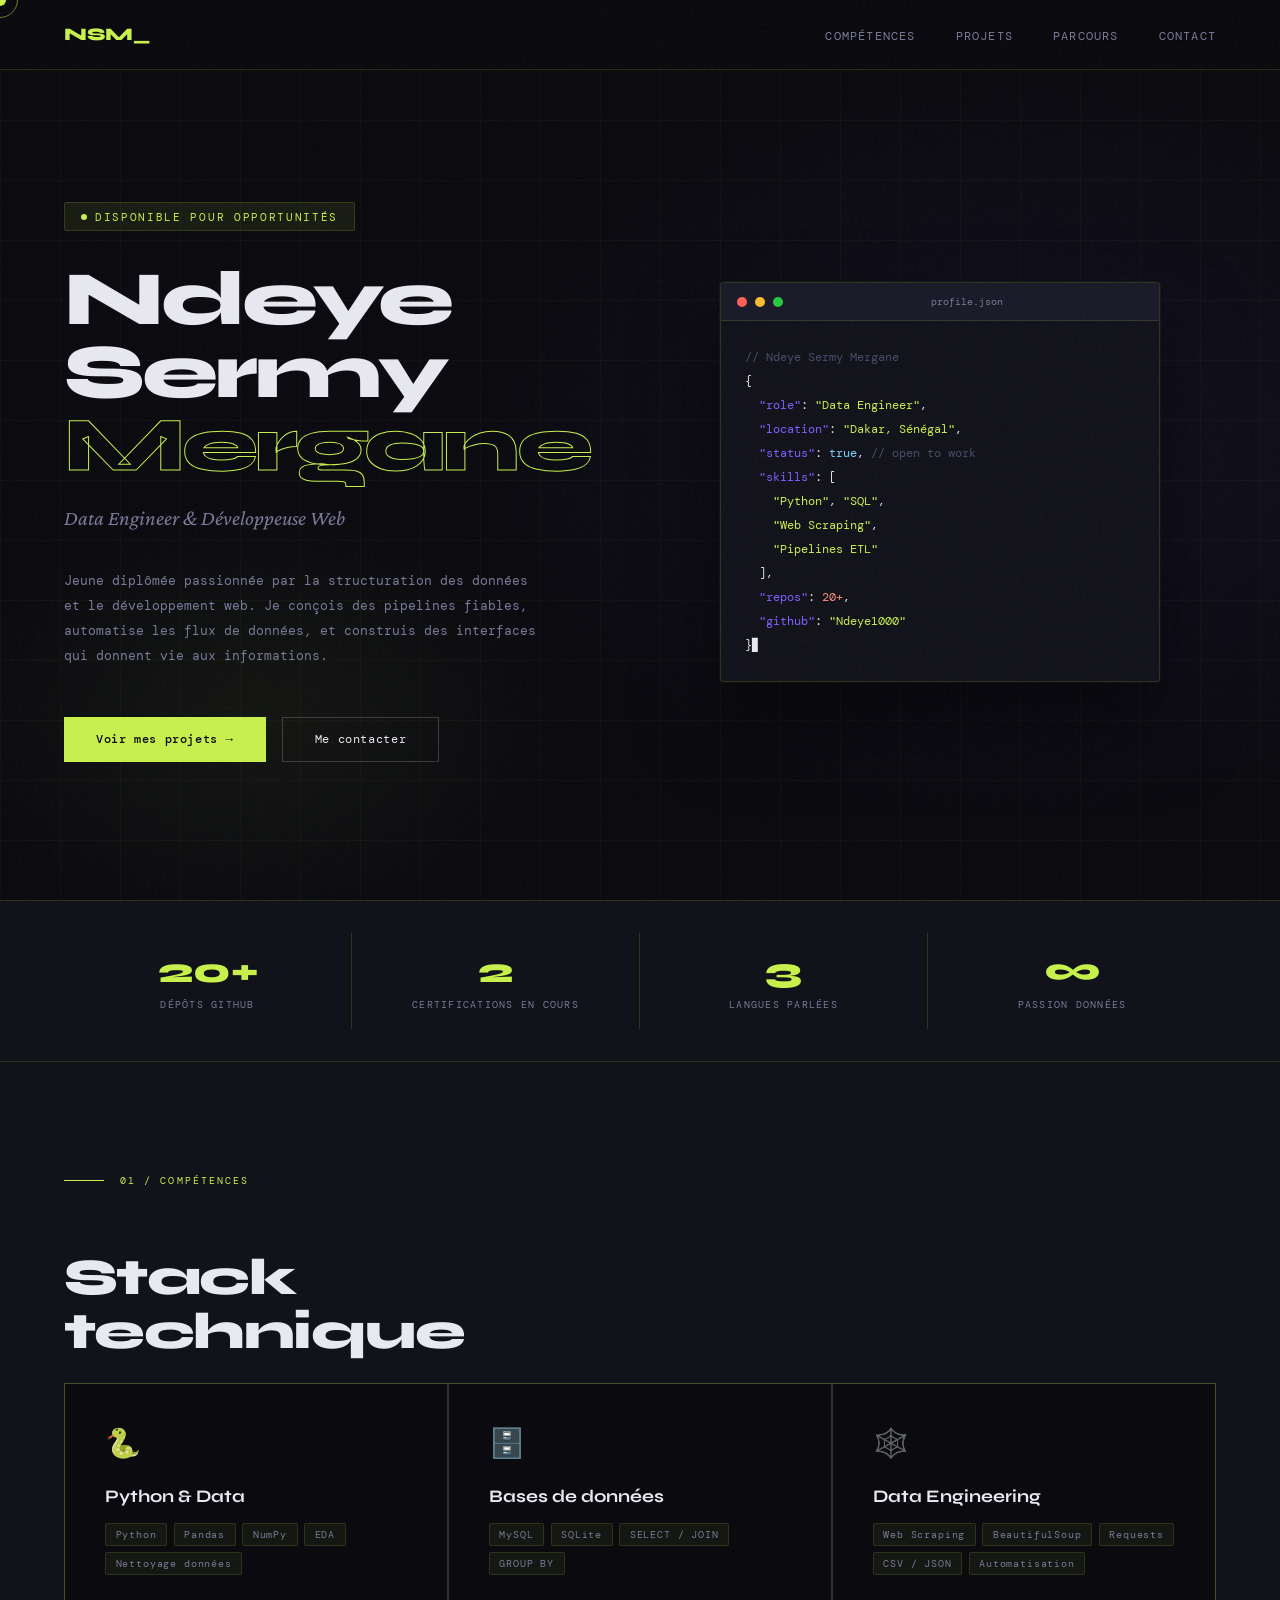
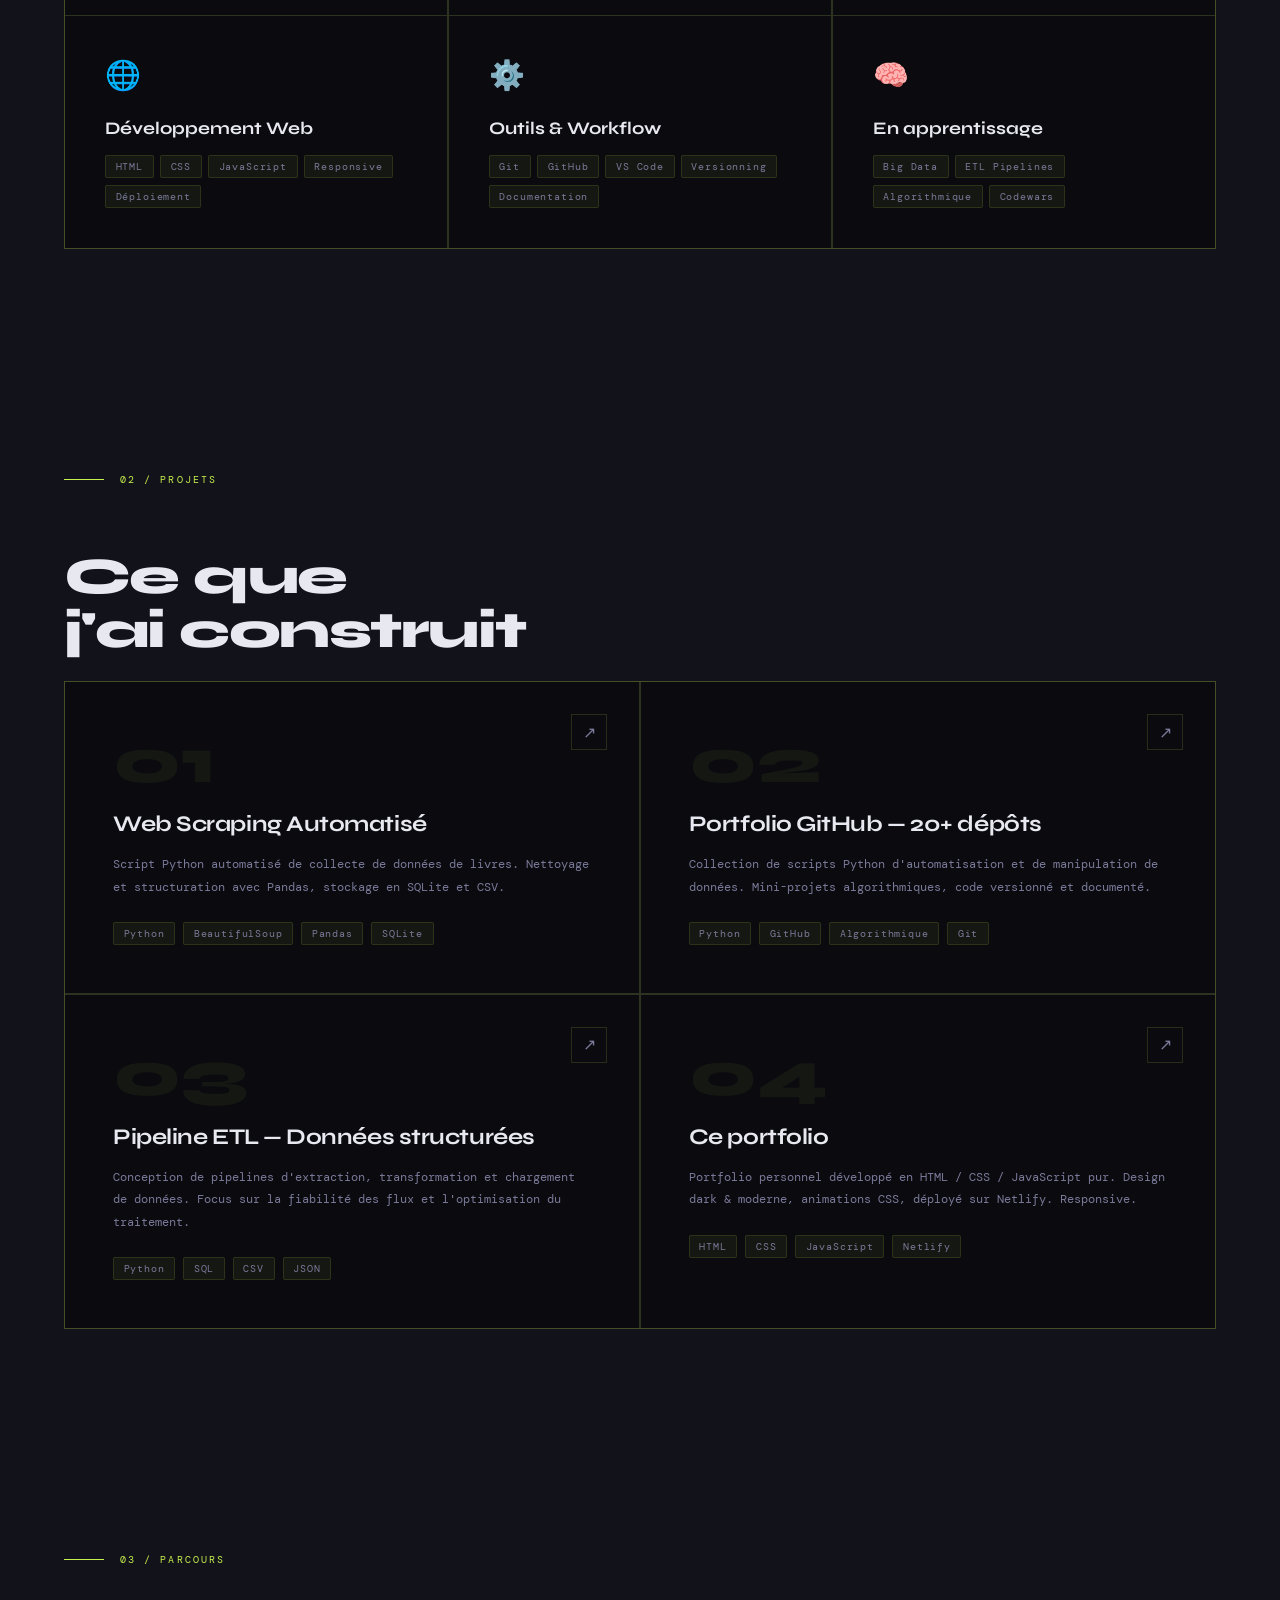
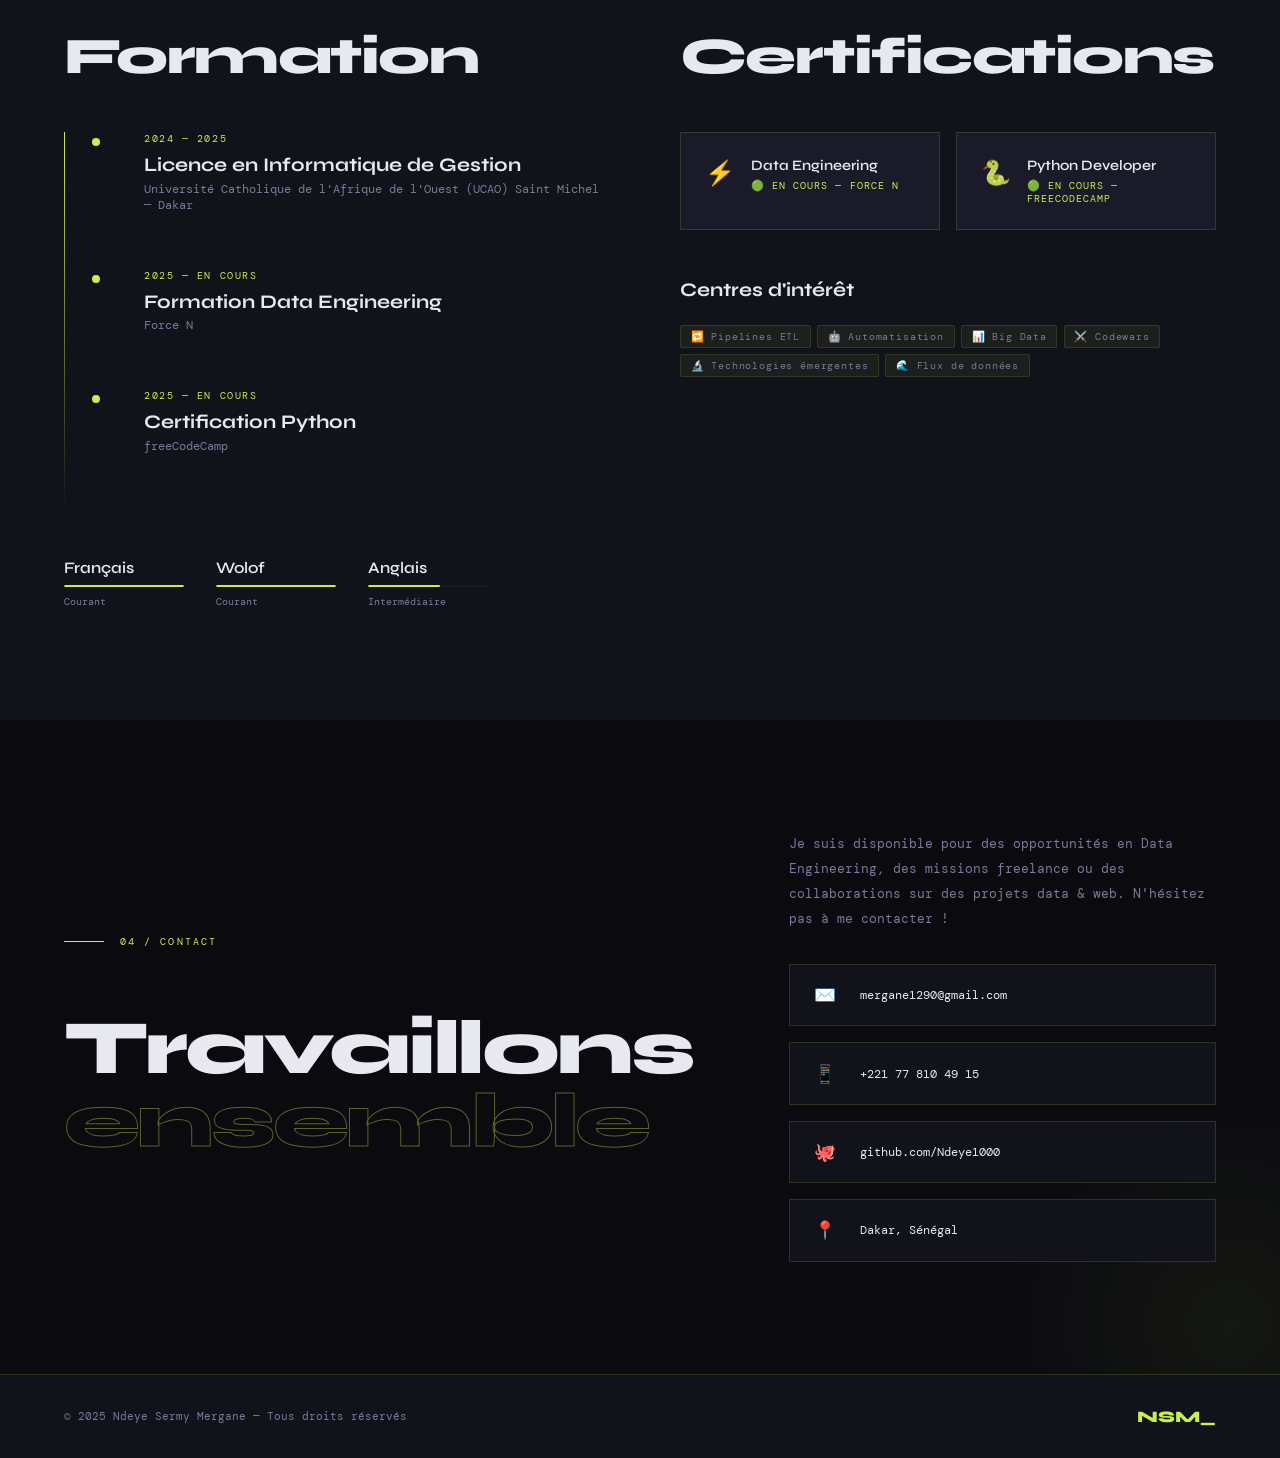
==== commit 24197162: "new" ====
--- a/index.html
+++ b/index.html
@@ -18,7 +18,6 @@
     }
 
     *, *::before, *::after { box-sizing: border-box; margin: 0; padding: 0; }
-
     html { scroll-behavior: smooth; }
 
     body {
@@ -27,6 +26,10 @@
       font-family: 'DM Mono', monospace;
       overflow-x: hidden;
       cursor: none;
+    }
+
+    @media (max-width: 768px) {
+      body { cursor: auto; }
     }
 
     /* Custom cursor */
@@ -38,7 +41,7 @@
       top: 0; left: 0;
       pointer-events: none;
       z-index: 9999;
-      transition: transform 0.15s ease, width 0.2s, height 0.2s;
+      transition: transform 0.15s ease;
       transform: translate(-50%, -50%);
     }
     .cursor-ring {
@@ -49,9 +52,12 @@
       top: 0; left: 0;
       pointer-events: none;
       z-index: 9998;
-      transition: transform 0.35s ease, width 0.2s, height 0.2s, opacity 0.2s;
+      transition: transform 0.35s ease;
       transform: translate(-50%, -50%);
       opacity: 0.5;
+    }
+    @media (max-width: 768px) {
+      .cursor, .cursor-ring { display: none; }
     }
 
     /* Noise overlay */
@@ -64,7 +70,7 @@
       opacity: 0.6;
     }
 
-    /* Navigation */
+    /* ===================== NAV ===================== */
     nav {
       position: fixed;
       top: 0; left: 0; right: 0;
@@ -75,7 +81,7 @@
       padding: 1.5rem 4rem;
       backdrop-filter: blur(20px);
       border-bottom: 1px solid var(--border);
-      background: rgba(10,10,15,0.8);
+      background: rgba(10,10,15,0.9);
     }
     .nav-logo {
       font-family: 'Syne', sans-serif;
@@ -99,7 +105,54 @@
     }
     .nav-links a:hover { color: var(--accent); }
 
-    /* Hero */
+    /* Mobile nav */
+    .nav-toggle {
+      display: none;
+      flex-direction: column;
+      gap: 5px;
+      background: none;
+      border: none;
+      cursor: pointer;
+      padding: 4px;
+      z-index: 200;
+    }
+    .nav-toggle span {
+      display: block;
+      width: 24px;
+      height: 2px;
+      background: var(--accent);
+      transition: all 0.3s ease;
+      transform-origin: center;
+    }
+    .nav-toggle.open span:nth-child(1) { transform: translateY(7px) rotate(45deg); }
+    .nav-toggle.open span:nth-child(2) { opacity: 0; transform: scaleX(0); }
+    .nav-toggle.open span:nth-child(3) { transform: translateY(-7px) rotate(-45deg); }
+
+    .mobile-menu {
+      display: none;
+      position: fixed;
+      inset: 0;
+      background: rgba(10,10,15,0.98);
+      z-index: 150;
+      flex-direction: column;
+      align-items: center;
+      justify-content: center;
+      gap: 2.5rem;
+      backdrop-filter: blur(20px);
+    }
+    .mobile-menu.open { display: flex; }
+    .mobile-menu a {
+      font-family: 'Syne', sans-serif;
+      font-weight: 700;
+      font-size: 2rem;
+      color: var(--text);
+      text-decoration: none;
+      letter-spacing: -0.02em;
+      transition: color 0.2s;
+    }
+    .mobile-menu a:hover { color: var(--accent); }
+
+    /* ===================== HERO ===================== */
     .hero {
       min-height: 100vh;
       display: grid;
@@ -108,23 +161,21 @@
       padding: 8rem 4rem 4rem;
       position: relative;
       overflow: hidden;
-    }
-
+      gap: 3rem;
+    }
     .hero-bg {
       position: absolute; inset: 0;
-      background: 
+      background:
         radial-gradient(ellipse 60% 60% at 80% 50%, rgba(123,97,255,0.08) 0%, transparent 70%),
         radial-gradient(ellipse 40% 40% at 20% 80%, rgba(200,240,77,0.05) 0%, transparent 60%);
     }
-
     .hero-grid {
       position: absolute; inset: 0;
-      background-image: 
+      background-image:
         linear-gradient(rgba(200,240,77,0.03) 1px, transparent 1px),
         linear-gradient(90deg, rgba(200,240,77,0.03) 1px, transparent 1px);
       background-size: 60px 60px;
     }
-
     .hero-content { position: relative; z-index: 1; }
 
     .hero-tag {
@@ -149,7 +200,6 @@
       border-radius: 50%;
       animation: pulse 2s infinite;
     }
-
     @keyframes pulse {
       0%, 100% { opacity: 1; }
       50% { opacity: 0.3; }
@@ -158,18 +208,16 @@
     .hero-name {
       font-family: 'Syne', sans-serif;
       font-weight: 800;
-      font-size: clamp(3rem, 6vw, 5.5rem);
+      font-size: clamp(2.8rem, 6vw, 5.5rem);
       line-height: 0.95;
       letter-spacing: -0.04em;
       margin-bottom: 1.5rem;
       animation: fadeUp 0.8s 0.1s ease both;
     }
-
     .hero-name .highlight {
       color: transparent;
       -webkit-text-stroke: 1px var(--accent);
     }
-
     .hero-subtitle {
       font-family: 'Crimson Pro', serif;
       font-style: italic;
@@ -178,7 +226,6 @@
       margin-bottom: 2.5rem;
       animation: fadeUp 0.8s 0.2s ease both;
     }
-
     .hero-desc {
       font-size: 0.82rem;
       color: var(--muted);
@@ -187,10 +234,10 @@
       margin-bottom: 3rem;
       animation: fadeUp 0.8s 0.3s ease both;
     }
-
     .hero-cta {
       display: flex;
       gap: 1rem;
+      flex-wrap: wrap;
       animation: fadeUp 0.8s 0.4s ease both;
     }
 
@@ -203,7 +250,7 @@
       font-size: 0.78rem;
       font-weight: 500;
       letter-spacing: 0.05em;
-      cursor: none;
+      cursor: pointer;
       text-decoration: none;
       display: inline-flex;
       align-items: center;
@@ -214,7 +261,6 @@
       transform: translateY(-2px);
       box-shadow: 0 8px 30px rgba(200,240,77,0.3);
     }
-
     .btn-secondary {
       background: transparent;
       color: var(--text);
@@ -223,19 +269,16 @@
       font-family: 'DM Mono', monospace;
       font-size: 0.78rem;
       letter-spacing: 0.05em;
-      cursor: none;
+      cursor: pointer;
       text-decoration: none;
       display: inline-flex;
       align-items: center;
       gap: 0.5rem;
       transition: border-color 0.2s, color 0.2s;
     }
-    .btn-secondary:hover {
-      border-color: var(--accent);
-      color: var(--accent);
-    }
-
-    /* Hero visual */
+    .btn-secondary:hover { border-color: var(--accent); color: var(--accent); }
+
+    /* Terminal */
     .hero-visual {
       position: relative;
       z-index: 1;
@@ -244,7 +287,6 @@
       align-items: center;
       animation: fadeUp 0.8s 0.2s ease both;
     }
-
     .terminal {
       background: var(--surface);
       border: 1px solid var(--border);
@@ -266,31 +308,17 @@
     .dot-r { background: #ff5f57; }
     .dot-y { background: #febc2e; }
     .dot-g { background: #28c840; }
-    .terminal-title {
-      margin-left: auto;
-      font-size: 0.65rem;
-      color: var(--muted);
-      margin-right: auto;
-    }
-    .terminal-body {
-      padding: 1.5rem;
-      font-size: 0.75rem;
-      line-height: 2;
-    }
+    .terminal-title { margin: 0 auto; font-size: 0.65rem; color: var(--muted); }
+    .terminal-body { padding: 1.5rem; font-size: 0.75rem; line-height: 2; }
     .t-comment { color: #4a4a6a; }
     .t-key { color: var(--accent2); }
     .t-str { color: var(--accent); }
     .t-num { color: #ff8c7a; }
     .t-bool { color: #7ad4ff; }
-    .blink {
-      animation: blink 1s infinite;
-    }
-    @keyframes blink {
-      0%, 100% { opacity: 1; }
-      50% { opacity: 0; }
-    }
-
-    /* Stats strip */
+    .blink { animation: blink 1s infinite; }
+    @keyframes blink { 0%, 100% { opacity: 1; } 50% { opacity: 0; } }
+
+    /* ===================== STATS ===================== */
     .stats-strip {
       background: var(--surface);
       border-top: 1px solid var(--border);
@@ -301,7 +329,7 @@
     }
     .stat {
       text-align: center;
-      padding: 0 2rem;
+      padding: 1rem;
       border-right: 1px solid var(--border);
     }
     .stat:last-child { border-right: none; }
@@ -320,7 +348,7 @@
       margin-top: 0.25rem;
     }
 
-    /* Section base */
+    /* ===================== SECTIONS ===================== */
     section { padding: 7rem 4rem; }
 
     .section-label {
@@ -349,9 +377,8 @@
       margin-bottom: 1.5rem;
     }
 
-    /* Skills */
+    /* ===================== SKILLS ===================== */
     #skills { background: var(--surface); }
-
     .skills-grid {
       display: grid;
       grid-template-columns: repeat(3, 1fr);
@@ -359,7 +386,6 @@
       background: var(--border);
       border: 1px solid var(--border);
     }
-
     .skill-card {
       background: var(--bg);
       padding: 2.5rem;
@@ -371,29 +397,20 @@
       content: '';
       position: absolute;
       bottom: 0; left: 0;
-      height: 2px;
-      width: 0;
+      height: 2px; width: 0;
       background: var(--accent);
       transition: width 0.4s ease;
     }
     .skill-card:hover { background: var(--surface2); }
     .skill-card:hover::after { width: 100%; }
-
-    .skill-icon {
-      font-size: 1.8rem;
-      margin-bottom: 1.5rem;
-    }
+    .skill-icon { font-size: 1.8rem; margin-bottom: 1.5rem; }
     .skill-name {
       font-family: 'Syne', sans-serif;
       font-weight: 700;
       font-size: 1.1rem;
       margin-bottom: 1rem;
     }
-    .skill-tags {
-      display: flex;
-      flex-wrap: wrap;
-      gap: 0.4rem;
-    }
+    .skill-tags { display: flex; flex-wrap: wrap; gap: 0.4rem; }
     .tag {
       background: rgba(200,240,77,0.06);
       border: 1px solid rgba(200,240,77,0.12);
@@ -404,7 +421,7 @@
       border-radius: 2px;
     }
 
-    /* Projects */
+    /* ===================== PROJECTS ===================== */
     .projects-grid {
       display: grid;
       grid-template-columns: repeat(2, 1fr);
@@ -412,7 +429,6 @@
       background: var(--border);
       border: 1px solid var(--border);
     }
-
     .project-card {
       background: var(--bg);
       padding: 3rem;
@@ -421,7 +437,6 @@
       transition: background 0.3s;
     }
     .project-card:hover { background: var(--surface); }
-
     .project-num {
       font-family: 'Syne', sans-serif;
       font-size: 4rem;
@@ -443,15 +458,10 @@
       line-height: 1.8;
       margin-bottom: 1.5rem;
     }
-    .project-stack {
-      display: flex;
-      gap: 0.5rem;
-      flex-wrap: wrap;
-    }
+    .project-stack { display: flex; gap: 0.5rem; flex-wrap: wrap; }
     .project-link {
       position: absolute;
-      top: 2rem;
-      right: 2rem;
+      top: 2rem; right: 2rem;
       width: 36px; height: 36px;
       border: 1px solid var(--border);
       display: flex;
@@ -468,13 +478,14 @@
       transform: rotate(45deg);
     }
 
-    /* Formation */
+    /* ===================== FORMATION ===================== */
     #formation { background: var(--surface); }
-
-    .timeline {
-      position: relative;
-      padding-left: 2rem;
-    }
+    .formation-grid {
+      display: grid;
+      grid-template-columns: 1fr 1fr;
+      gap: 5rem;
+    }
+    .timeline { position: relative; padding-left: 2rem; }
     .timeline::before {
       content: '';
       position: absolute;
@@ -482,11 +493,7 @@
       width: 1px;
       background: linear-gradient(to bottom, var(--accent), transparent);
     }
-
-    .timeline-item {
-      position: relative;
-      padding: 0 0 3.5rem 3rem;
-    }
+    .timeline-item { position: relative; padding: 0 0 3.5rem 3rem; }
     .timeline-item::before {
       content: '';
       position: absolute;
@@ -508,12 +515,8 @@
       font-size: 1.2rem;
       margin-bottom: 0.3rem;
     }
-    .timeline-org {
-      font-size: 0.78rem;
-      color: var(--muted);
-    }
-
-    /* Certifications */
+    .timeline-org { font-size: 0.78rem; color: var(--muted); }
+
     .certs-grid {
       display: grid;
       grid-template-columns: repeat(2, 1fr);
@@ -530,10 +533,7 @@
       transition: border-color 0.2s;
     }
     .cert-card:hover { border-color: var(--accent); }
-    .cert-icon {
-      font-size: 1.5rem;
-      flex-shrink: 0;
-    }
+    .cert-icon { font-size: 1.5rem; flex-shrink: 0; }
     .cert-name {
       font-family: 'Syne', sans-serif;
       font-weight: 600;
@@ -547,45 +547,15 @@
       letter-spacing: 0.1em;
     }
 
-    /* Languages */
-    .langs-row {
-      display: flex;
-      gap: 2rem;
-      margin-top: 3rem;
-    }
-    .lang-item {
-      display: flex;
-      flex-direction: column;
-      gap: 0.5rem;
-    }
-    .lang-name {
-      font-family: 'Syne', sans-serif;
-      font-weight: 600;
-    }
-    .lang-bar {
-      width: 120px;
-      height: 2px;
-      background: var(--surface2);
-      border-radius: 2px;
-      overflow: hidden;
-    }
-    .lang-fill {
-      height: 100%;
-      background: var(--accent);
-      border-radius: 2px;
-      transition: width 1s ease;
-    }
-    .lang-level {
-      font-size: 0.65rem;
-      color: var(--muted);
-    }
-
-    /* Contact */
-    #contact {
-      background: var(--bg);
-      position: relative;
-      overflow: hidden;
-    }
+    .langs-row { display: flex; gap: 2rem; margin-top: 3rem; flex-wrap: wrap; }
+    .lang-item { display: flex; flex-direction: column; gap: 0.5rem; }
+    .lang-name { font-family: 'Syne', sans-serif; font-weight: 600; }
+    .lang-bar { width: 120px; height: 2px; background: var(--surface2); border-radius: 2px; overflow: hidden; }
+    .lang-fill { height: 100%; background: var(--accent); border-radius: 2px; transition: width 1s ease; }
+    .lang-level { font-size: 0.65rem; color: var(--muted); }
+
+    /* ===================== CONTACT ===================== */
+    #contact { background: var(--bg); position: relative; overflow: hidden; }
     #contact::before {
       content: '';
       position: absolute;
@@ -594,19 +564,13 @@
       background: radial-gradient(circle, rgba(200,240,77,0.06) 0%, transparent 70%);
       pointer-events: none;
     }
-
     .contact-grid {
       display: grid;
       grid-template-columns: 1fr 1fr;
       gap: 6rem;
       align-items: center;
     }
-    .contact-links {
-      display: flex;
-      flex-direction: column;
-      gap: 1rem;
-      margin-top: 2rem;
-    }
+    .contact-links { display: flex; flex-direction: column; gap: 1rem; margin-top: 2rem; }
     .contact-link {
       display: flex;
       align-items: center;
@@ -618,18 +582,18 @@
       text-decoration: none;
       transition: border-color 0.2s, background 0.2s;
       font-size: 0.78rem;
+      word-break: break-all;
     }
     .contact-link:hover {
       border-color: var(--accent);
       background: var(--surface2);
       color: var(--accent);
     }
-    .contact-link-icon { font-size: 1.1rem; }
-
+    .contact-link-icon { font-size: 1.1rem; flex-shrink: 0; }
     .contact-big-text {
       font-family: 'Syne', sans-serif;
       font-weight: 800;
-      font-size: clamp(3rem, 7vw, 6rem);
+      font-size: clamp(2.5rem, 6vw, 6rem);
       letter-spacing: -0.04em;
       line-height: 0.95;
     }
@@ -638,7 +602,7 @@
       -webkit-text-stroke: 1px rgba(200,240,77,0.4);
     }
 
-    /* Footer */
+    /* ===================== FOOTER ===================== */
     footer {
       background: var(--surface);
       border-top: 1px solid var(--border);
@@ -647,45 +611,108 @@
       justify-content: space-between;
       align-items: center;
     }
-    .footer-copy {
-      font-size: 0.7rem;
-      color: var(--muted);
-    }
-    .footer-logo {
-      font-family: 'Syne', sans-serif;
-      font-weight: 800;
-      color: var(--accent);
-    }
-
-    /* Animations */
+    .footer-copy { font-size: 0.7rem; color: var(--muted); }
+    .footer-logo { font-family: 'Syne', sans-serif; font-weight: 800; color: var(--accent); }
+
+    /* ===================== ANIMATIONS ===================== */
     @keyframes fadeUp {
       from { opacity: 0; transform: translateY(30px); }
       to { opacity: 1; transform: translateY(0); }
     }
-
     .reveal {
       opacity: 0;
       transform: translateY(30px);
       transition: opacity 0.7s ease, transform 0.7s ease;
     }
-    .reveal.visible {
-      opacity: 1;
-      transform: translateY(0);
-    }
-
-    /* Responsive */
-    @media (max-width: 900px) {
+    .reveal.visible { opacity: 1; transform: translateY(0); }
+
+    /* ===================== RESPONSIVE ===================== */
+
+    /* Tablet */
+    @media (max-width: 1024px) {
       nav { padding: 1.2rem 2rem; }
-      .hero { grid-template-columns: 1fr; padding: 7rem 2rem 3rem; gap: 3rem; }
+      .hero { padding: 7rem 2rem 3rem; gap: 2rem; }
+      section { padding: 5rem 2rem; }
+      .stats-strip { padding: 2rem; }
+      .skills-grid { grid-template-columns: repeat(2, 1fr); }
+      .formation-grid { gap: 3rem; }
+      .contact-grid { gap: 3rem; }
+    }
+
+    /* Mobile */
+    @media (max-width: 768px) {
+      /* Nav */
+      nav { padding: 1rem 1.5rem; }
+      .nav-links { display: none; }
+      .nav-toggle { display: flex; }
+
+      /* Hero — colonne unique */
+      .hero {
+        grid-template-columns: 1fr;
+        padding: 6rem 1.5rem 3rem;
+        min-height: auto;
+        padding-bottom: 3rem;
+      }
       .hero-visual { display: none; }
-      .stats-strip { grid-template-columns: repeat(2, 1fr); padding: 2rem; }
-      .stat { border-right: none; border-bottom: 1px solid var(--border); padding: 1rem; }
-      section { padding: 4rem 2rem; }
-      .skills-grid, .projects-grid { grid-template-columns: 1fr; }
-      .contact-grid { grid-template-columns: 1fr; gap: 3rem; }
+      .hero-name { font-size: clamp(2.4rem, 11vw, 3.5rem); }
+      .hero-subtitle { font-size: 1.1rem; }
+      .hero-desc { font-size: 0.8rem; margin-bottom: 2rem; }
+      .hero-cta { flex-direction: column; }
+      .btn-primary, .btn-secondary { justify-content: center; padding: 1rem; }
+
+      /* Stats */
+      .stats-strip {
+        grid-template-columns: repeat(2, 1fr);
+        padding: 1rem;
+      }
+      .stat { border-right: none; border-bottom: 1px solid var(--border); }
+      .stat:nth-child(odd) { border-right: 1px solid var(--border); }
+      .stat:nth-last-child(-n+2) { border-bottom: none; }
+      .stat-num { font-size: 1.8rem; }
+
+      /* Sections */
+      section { padding: 3.5rem 1.5rem; }
+      .section-label { margin-bottom: 2rem; }
+
+      /* Skills */
+      .skills-grid { grid-template-columns: 1fr; }
+      .skill-card { padding: 1.8rem; }
+
+      /* Projects */
+      .projects-grid { grid-template-columns: 1fr; }
+      .project-card { padding: 2rem; }
+      .project-num { font-size: 2.5rem; }
+      .project-title { font-size: 1.2rem; }
+
+      /* Formation */
+      .formation-grid {
+        grid-template-columns: 1fr;
+        gap: 3rem;
+      }
       .certs-grid { grid-template-columns: 1fr; }
-      footer { flex-direction: column; gap: 1rem; text-align: center; }
-      .nav-links { display: none; }
+
+      /* Contact */
+      .contact-grid {
+        grid-template-columns: 1fr;
+        gap: 2.5rem;
+      }
+      .contact-big-text { font-size: clamp(2.5rem, 13vw, 4rem); }
+      .contact-link { font-size: 0.72rem; padding: 1rem 1.2rem; gap: 1rem; }
+
+      /* Footer */
+      footer {
+        flex-direction: column;
+        gap: 0.8rem;
+        text-align: center;
+        padding: 1.5rem;
+      }
+    }
+
+    /* Très petit mobile */
+    @media (max-width: 380px) {
+      .hero-name { font-size: 2.2rem; }
+      .hero-tag { font-size: 0.6rem; }
+      .contact-big-text { font-size: 2rem; }
     }
   </style>
 </head>
@@ -693,6 +720,14 @@
 
   <div class="cursor" id="cursor"></div>
   <div class="cursor-ring" id="cursorRing"></div>
+
+  <!-- Mobile menu overlay -->
+  <div class="mobile-menu" id="mobileMenu">
+    <a href="#skills" onclick="closeMenu()">Compétences</a>
+    <a href="#projects" onclick="closeMenu()">Projets</a>
+    <a href="#formation" onclick="closeMenu()">Parcours</a>
+    <a href="#contact" onclick="closeMenu()">Contact</a>
+  </div>
 
   <!-- NAV -->
   <nav>
@@ -703,6 +738,9 @@
       <li><a href="#formation">Parcours</a></li>
       <li><a href="#contact">Contact</a></li>
     </ul>
+    <button class="nav-toggle" id="navToggle" aria-label="Menu">
+      <span></span><span></span><span></span>
+    </button>
   </nav>
 
   <!-- HERO -->
@@ -718,8 +756,8 @@
       </h1>
       <p class="hero-subtitle">Data Engineer & Développeuse Web</p>
       <p class="hero-desc">
-        Jeune diplômée passionnée par la structuration des données et le développement web. 
-        Je conçois des pipelines fiables, automatise les flux de données, 
+        Jeune diplômée passionnée par la structuration des données et le développement web.
+        Je conçois des pipelines fiables, automatise les flux de données,
         et construis des interfaces qui donnent vie aux informations.
       </p>
       <div class="hero-cta">
@@ -770,7 +808,7 @@
     </div>
     <div class="stat">
       <span class="stat-num">∞</span>
-      <span class="stat-label">Passion pour les données</span>
+      <span class="stat-label">Passion données</span>
     </div>
   </div>
 
@@ -783,10 +821,8 @@
         <div class="skill-icon">🐍</div>
         <div class="skill-name">Python & Data</div>
         <div class="skill-tags">
-          <span class="tag">Python</span>
-          <span class="tag">Pandas</span>
-          <span class="tag">NumPy</span>
-          <span class="tag">EDA</span>
+          <span class="tag">Python</span><span class="tag">Pandas</span>
+          <span class="tag">NumPy</span><span class="tag">EDA</span>
           <span class="tag">Nettoyage données</span>
         </div>
       </div>
@@ -794,21 +830,16 @@
         <div class="skill-icon">🗄️</div>
         <div class="skill-name">Bases de données</div>
         <div class="skill-tags">
-          <span class="tag">MySQL</span>
-          <span class="tag">SQLite</span>
-          <span class="tag">SELECT / JOIN</span>
-          <span class="tag">GROUP BY</span>
-          <span class="tag">ORDER BY</span>
+          <span class="tag">MySQL</span><span class="tag">SQLite</span>
+          <span class="tag">SELECT / JOIN</span><span class="tag">GROUP BY</span>
         </div>
       </div>
       <div class="skill-card">
         <div class="skill-icon">🕸️</div>
         <div class="skill-name">Data Engineering</div>
         <div class="skill-tags">
-          <span class="tag">Web Scraping</span>
-          <span class="tag">BeautifulSoup</span>
-          <span class="tag">Requests</span>
-          <span class="tag">CSV / JSON</span>
+          <span class="tag">Web Scraping</span><span class="tag">BeautifulSoup</span>
+          <span class="tag">Requests</span><span class="tag">CSV / JSON</span>
           <span class="tag">Automatisation</span>
         </div>
       </div>
@@ -816,10 +847,8 @@
         <div class="skill-icon">🌐</div>
         <div class="skill-name">Développement Web</div>
         <div class="skill-tags">
-          <span class="tag">HTML</span>
-          <span class="tag">CSS</span>
-          <span class="tag">JavaScript</span>
-          <span class="tag">Responsive</span>
+          <span class="tag">HTML</span><span class="tag">CSS</span>
+          <span class="tag">JavaScript</span><span class="tag">Responsive</span>
           <span class="tag">Déploiement</span>
         </div>
       </div>
@@ -827,10 +856,8 @@
         <div class="skill-icon">⚙️</div>
         <div class="skill-name">Outils & Workflow</div>
         <div class="skill-tags">
-          <span class="tag">Git</span>
-          <span class="tag">GitHub</span>
-          <span class="tag">VS Code</span>
-          <span class="tag">Versionning</span>
+          <span class="tag">Git</span><span class="tag">GitHub</span>
+          <span class="tag">VS Code</span><span class="tag">Versionning</span>
           <span class="tag">Documentation</span>
         </div>
       </div>
@@ -838,10 +865,8 @@
         <div class="skill-icon">🧠</div>
         <div class="skill-name">En apprentissage</div>
         <div class="skill-tags">
-          <span class="tag">Big Data</span>
-          <span class="tag">ETL Pipelines</span>
-          <span class="tag">Algorithmique</span>
-          <span class="tag">Codewars</span>
+          <span class="tag">Big Data</span><span class="tag">ETL Pipelines</span>
+          <span class="tag">Algorithmique</span><span class="tag">Codewars</span>
         </div>
       </div>
     </div>
@@ -856,63 +881,40 @@
         <a href="https://github.com/Ndeye1000" target="_blank" class="project-link">↗</a>
         <div class="project-num">01</div>
         <div class="project-title">Web Scraping Automatisé</div>
-        <div class="project-desc">
-          Script Python automatisé de collecte de données de livres. 
-          Nettoyage et structuration avec Pandas, stockage en SQLite et CSV.
-          Code réutilisable, documenté et optimisé pour la performance.
-        </div>
+        <div class="project-desc">Script Python automatisé de collecte de données de livres. Nettoyage et structuration avec Pandas, stockage en SQLite et CSV.</div>
         <div class="project-stack">
-          <span class="tag">Python</span>
-          <span class="tag">BeautifulSoup</span>
-          <span class="tag">Pandas</span>
-          <span class="tag">SQLite</span>
+          <span class="tag">Python</span><span class="tag">BeautifulSoup</span>
+          <span class="tag">Pandas</span><span class="tag">SQLite</span>
         </div>
       </div>
       <div class="project-card">
         <a href="https://github.com/Ndeye1000" target="_blank" class="project-link">↗</a>
         <div class="project-num">02</div>
         <div class="project-title">Portfolio GitHub — 20+ dépôts</div>
-        <div class="project-desc">
-          Collection de scripts Python d'automatisation et de manipulation de données.
-          Mini-projets algorithmiques, structuration de données, 
-          code versionné et rigoureusement documenté.
-        </div>
+        <div class="project-desc">Collection de scripts Python d'automatisation et de manipulation de données. Mini-projets algorithmiques, code versionné et documenté.</div>
         <div class="project-stack">
-          <span class="tag">Python</span>
-          <span class="tag">GitHub</span>
-          <span class="tag">Algorithmique</span>
-          <span class="tag">Git</span>
+          <span class="tag">Python</span><span class="tag">GitHub</span>
+          <span class="tag">Algorithmique</span><span class="tag">Git</span>
         </div>
       </div>
       <div class="project-card">
         <a href="https://github.com/Ndeye1000" target="_blank" class="project-link">↗</a>
         <div class="project-num">03</div>
         <div class="project-title">Pipeline ETL — Données structurées</div>
-        <div class="project-desc">
-          Conception de pipelines d'extraction, transformation et chargement de données.
-          Focus sur la fiabilité des flux et l'optimisation du traitement à grande échelle.
-        </div>
+        <div class="project-desc">Conception de pipelines d'extraction, transformation et chargement de données. Focus sur la fiabilité des flux et l'optimisation du traitement.</div>
         <div class="project-stack">
-          <span class="tag">Python</span>
-          <span class="tag">SQL</span>
-          <span class="tag">CSV</span>
-          <span class="tag">JSON</span>
+          <span class="tag">Python</span><span class="tag">SQL</span>
+          <span class="tag">CSV</span><span class="tag">JSON</span>
         </div>
       </div>
       <div class="project-card">
         <a href="https://github.com/Ndeye1000" target="_blank" class="project-link">↗</a>
         <div class="project-num">04</div>
         <div class="project-title">Ce portfolio</div>
-        <div class="project-desc">
-          Portfolio personnel développé en HTML / CSS / JavaScript pur.
-          Design dark & moderne, animations CSS, déployé sur Netlify.
-          Responsive et optimisé pour tous les devices.
-        </div>
+        <div class="project-desc">Portfolio personnel développé en HTML / CSS / JavaScript pur. Design dark & moderne, animations CSS, déployé sur Netlify. Responsive.</div>
         <div class="project-stack">
-          <span class="tag">HTML</span>
-          <span class="tag">CSS</span>
-          <span class="tag">JavaScript</span>
-          <span class="tag">Netlify</span>
+          <span class="tag">HTML</span><span class="tag">CSS</span>
+          <span class="tag">JavaScript</span><span class="tag">Netlify</span>
         </div>
       </div>
     </div>
@@ -921,7 +923,7 @@
   <!-- FORMATION -->
   <section id="formation">
     <div class="section-label reveal"><span>03 / Parcours</span></div>
-    <div style="display: grid; grid-template-columns: 1fr 1fr; gap: 5rem;">
+    <div class="formation-grid">
       <div class="reveal">
         <h2 class="section-title" style="margin-bottom: 3rem;">Formation</h2>
         <div class="timeline">
@@ -941,7 +943,6 @@
             <div class="timeline-org">freeCodeCamp</div>
           </div>
         </div>
-
         <div class="langs-row">
           <div class="lang-item">
             <span class="lang-name">Français</span>
@@ -979,7 +980,6 @@
             </div>
           </div>
         </div>
-
         <div style="margin-top: 3rem;">
           <h3 style="font-family: 'Syne', sans-serif; font-size: 1.2rem; margin-bottom: 1.5rem;">Centres d'intérêt</h3>
           <div class="skill-tags">
@@ -1007,26 +1007,22 @@
       </div>
       <div class="reveal">
         <p style="color: var(--muted); font-size: 0.82rem; line-height: 1.9; margin-bottom: 2rem;">
-          Je suis disponible pour des opportunités en Data Engineering, 
+          Je suis disponible pour des opportunités en Data Engineering,
           des missions freelance ou des collaborations sur des projets data & web.
           N'hésitez pas à me contacter !
         </p>
         <div class="contact-links">
           <a href="mailto:mergane1290@gmail.com" class="contact-link">
-            <span class="contact-link-icon">✉️</span>
-            mergane1290@gmail.com
+            <span class="contact-link-icon">✉️</span>mergane1290@gmail.com
           </a>
           <a href="tel:+221778104915" class="contact-link">
-            <span class="contact-link-icon">📱</span>
-            +221 77 810 49 15
+            <span class="contact-link-icon">📱</span>+221 77 810 49 15
           </a>
           <a href="https://github.com/Ndeye1000" target="_blank" class="contact-link">
-            <span class="contact-link-icon">🐙</span>
-            github.com/Ndeye1000
+            <span class="contact-link-icon">🐙</span>github.com/Ndeye1000
           </a>
           <a href="#" class="contact-link">
-            <span class="contact-link-icon">📍</span>
-            Dakar, Sénégal
+            <span class="contact-link-icon">📍</span>Dakar, Sénégal
           </a>
         </div>
       </div>
@@ -1040,23 +1036,40 @@
   </footer>
 
   <script>
-    // Cursor
+    // Cursor (desktop only)
     const cursor = document.getElementById('cursor');
     const ring = document.getElementById('cursorRing');
     let mx = 0, my = 0, rx = 0, ry = 0;
 
-    document.addEventListener('mousemove', e => {
-      mx = e.clientX; my = e.clientY;
-      cursor.style.transform = `translate(${mx}px, ${my}px) translate(-50%, -50%)`;
+    if (window.innerWidth > 768) {
+      document.addEventListener('mousemove', e => {
+        mx = e.clientX; my = e.clientY;
+        cursor.style.transform = `translate(${mx}px, ${my}px) translate(-50%, -50%)`;
+      });
+      function animateRing() {
+        rx += (mx - rx) * 0.12;
+        ry += (my - ry) * 0.12;
+        ring.style.transform = `translate(${rx}px, ${ry}px) translate(-50%, -50%)`;
+        requestAnimationFrame(animateRing);
+      }
+      animateRing();
+    }
+
+    // Mobile menu
+    const toggle = document.getElementById('navToggle');
+    const mobileMenu = document.getElementById('mobileMenu');
+
+    toggle.addEventListener('click', () => {
+      toggle.classList.toggle('open');
+      mobileMenu.classList.toggle('open');
+      document.body.style.overflow = mobileMenu.classList.contains('open') ? 'hidden' : '';
     });
 
-    function animateRing() {
-      rx += (mx - rx) * 0.12;
-      ry += (my - ry) * 0.12;
-      ring.style.transform = `translate(${rx}px, ${ry}px) translate(-50%, -50%)`;
-      requestAnimationFrame(animateRing);
-    }
-    animateRing();
+    function closeMenu() {
+      toggle.classList.remove('open');
+      mobileMenu.classList.remove('open');
+      document.body.style.overflow = '';
+    }
 
     // Reveal on scroll
     const reveals = document.querySelectorAll('.reveal');
@@ -1067,8 +1080,8 @@
           observer.unobserve(e.target);
         }
       });
-    }, { threshold: 0.1 });
+    }, { threshold: 0.08 });
     reveals.forEach(r => observer.observe(r));
   </script>
 </body>
-</html>
+</html>
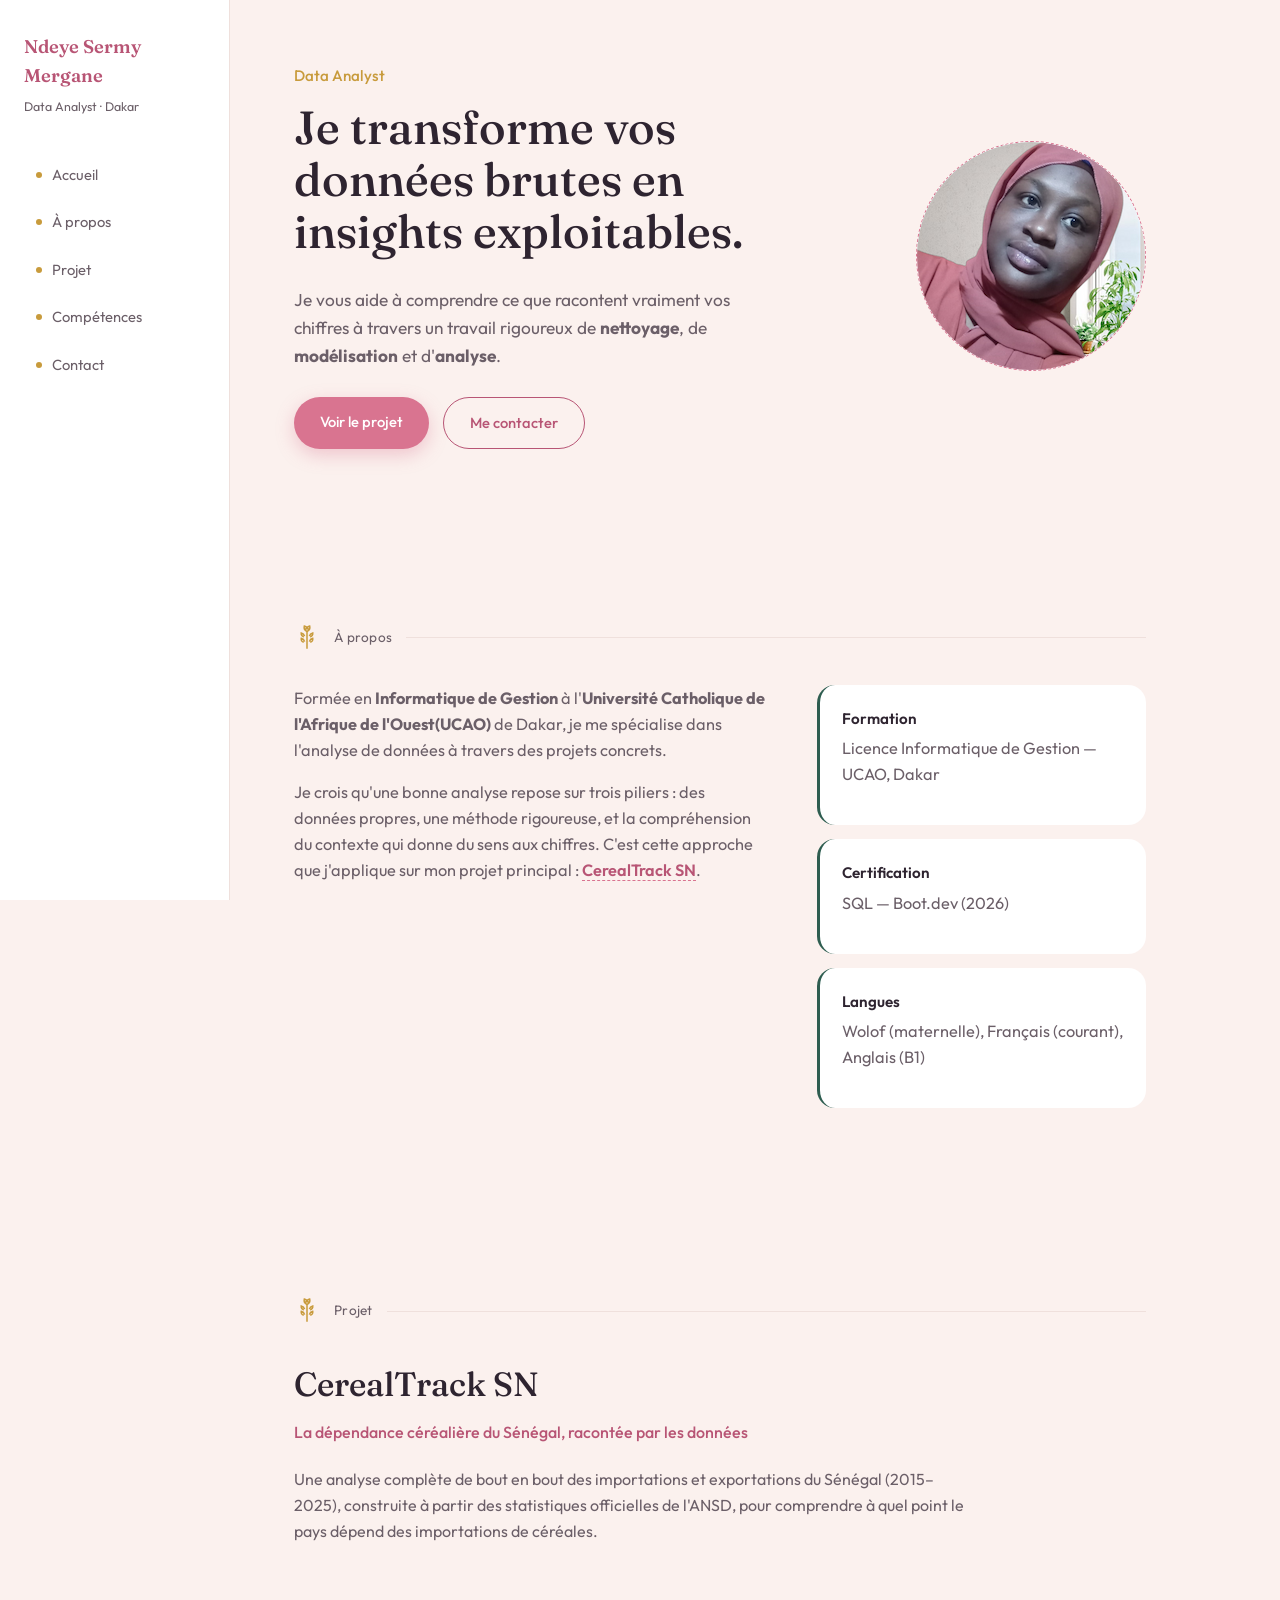
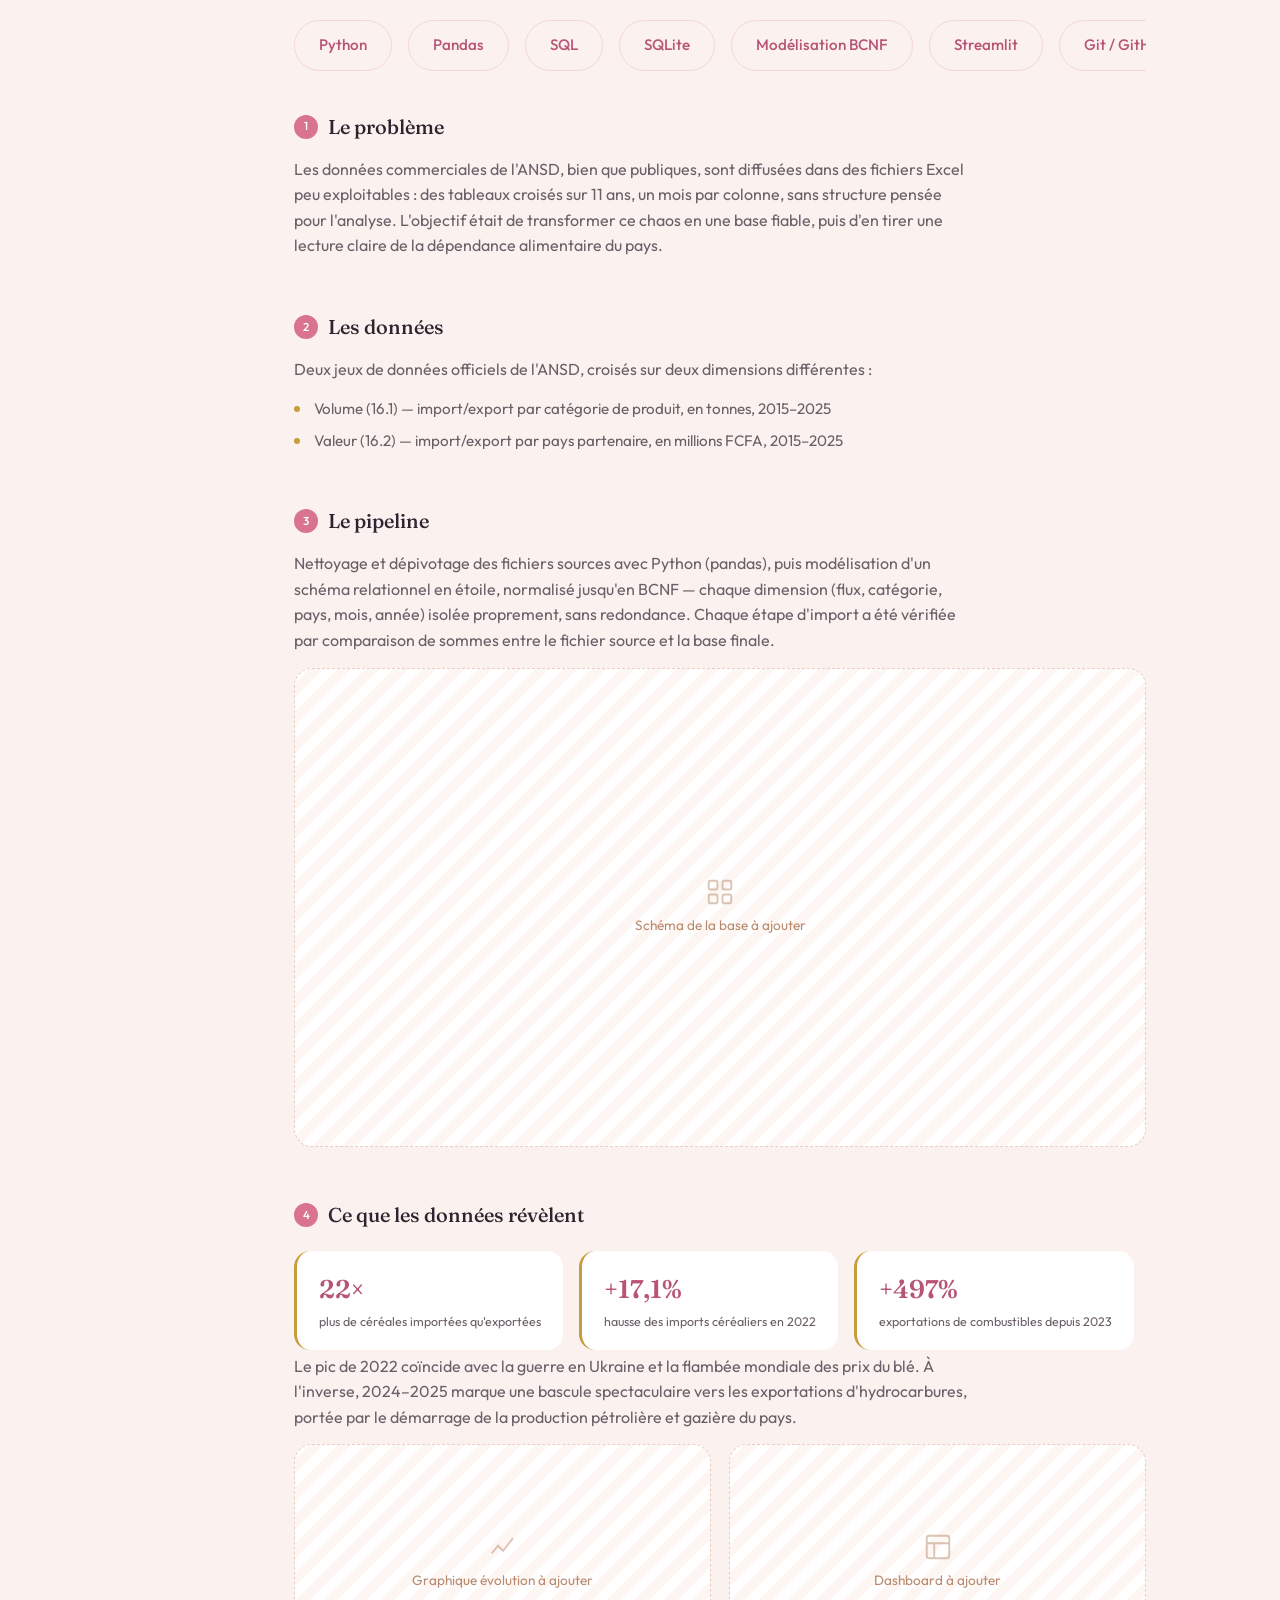
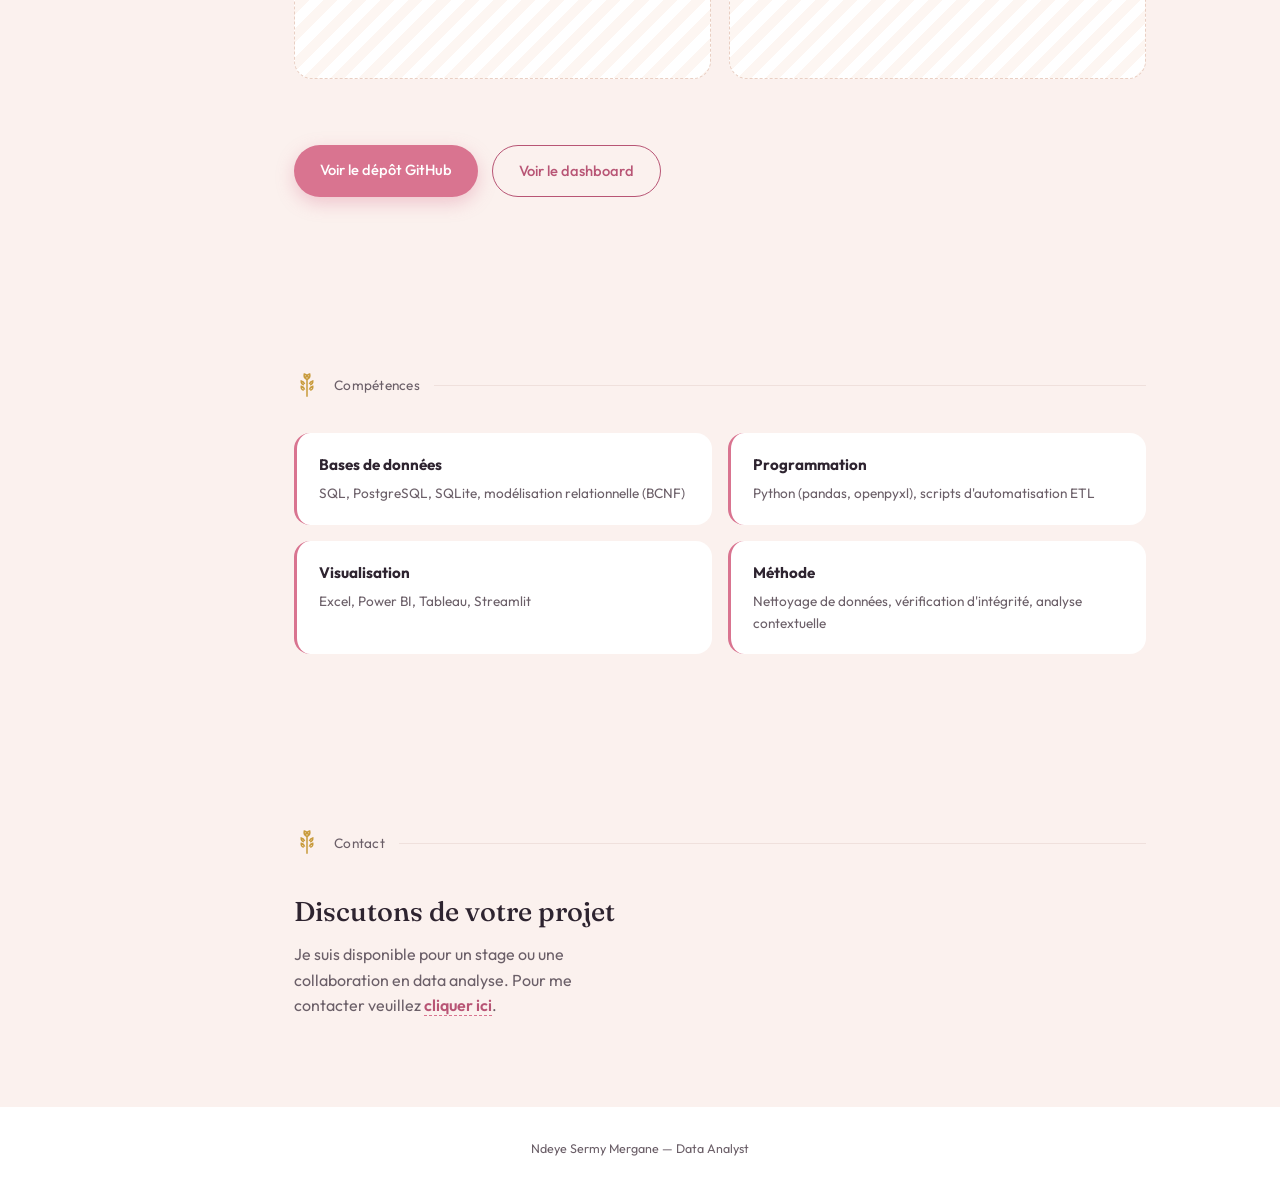
==== commit 849466ef: "new" ====
--- a/index.html
+++ b/index.html
@@ -1,1087 +1,975 @@
 <!DOCTYPE html>
 <html lang="fr">
+
 <head>
-  <meta charset="UTF-8" />
-  <meta name="viewport" content="width=device-width, initial-scale=1.0"/>
-  <title>Ndeye Sermy Mergane — Data Engineer & Dev Web</title>
-  <link href="https://fonts.googleapis.com/css2?family=Syne:wght@400;600;700;800&family=DM+Mono:wght@300;400;500&family=Crimson+Pro:ital,wght@0,300;0,400;1,300&display=swap" rel="stylesheet"/>
+  <meta charset="UTF-8">
+  <meta name="viewport" content="width=device-width, initial-scale=1.0">
+  <title>Ndeye Sermy Mergane — Data Analyst</title>
+  <link rel="preconnect" href="https://fonts.googleapis.com">
+  <link
+    href="https://fonts.googleapis.com/css2?family=Fraunces:ital,opsz,wght@0,9..144,400;0,9..144,500;0,9..144,600;1,9..144,500&family=Outfit:wght@300;400;500;600&display=swap"
+    rel="stylesheet">
+  <link rel="shortcut icon" href="profile-pic.webp" type="image/x-icon">
   <style>
     :root {
-      --bg: #0a0a0f;
-      --surface: #12121a;
-      --surface2: #1a1a28;
-      --accent: #c8f04d;
-      --accent2: #7b61ff;
-      --text: #e8e8f0;
-      --muted: #7a7a9a;
-      --border: rgba(200,240,77,0.15);
-    }
-
-    *, *::before, *::after { box-sizing: border-box; margin: 0; padding: 0; }
-    html { scroll-behavior: smooth; }
+      --blush: #FBF1EE;
+      --card: #FFFFFF;
+      --ink: #2E2430;
+      --ink-soft: #6b5f68;
+      --rose: #D97490;
+      --rose-deep: #B85575;
+      --wheat: #C89B3C;
+      --teal: #2E5D50;
+      --line: #EFE0DC;
+    }
+
+    * {
+      box-sizing: border-box;
+      margin: 0;
+      padding: 0;
+    }
+
+    html {
+      scroll-behavior: smooth;
+    }
 
     body {
-      background: var(--bg);
-      color: var(--text);
-      font-family: 'DM Mono', monospace;
-      overflow-x: hidden;
-      cursor: none;
-    }
-
-    @media (max-width: 768px) {
-      body { cursor: auto; }
-    }
-
-    /* Custom cursor */
-    .cursor {
-      width: 12px; height: 12px;
-      background: var(--accent);
+      font-family: 'Outfit', sans-serif;
+      background: var(--blush);
+      color: var(--ink);
+      line-height: 1.6;
+    }
+
+    h1,
+    h2,
+    h3,
+    .serif {
+      font-family: 'Fraunces', serif;
+    }
+
+    a {
+      color: inherit;
+      text-decoration: none;
+    }
+
+    /* ---------- Layout ---------- */
+    .shell {
+      display: flex;
+      min-height: 100vh;
+    }
+
+    .sidebar {
+      width: 230px;
+      flex-shrink: 0;
+      background: var(--card);
+      border-right: 1px solid var(--line);
+      padding: 32px 24px;
+      position: sticky;
+      top: 0;
+      height: 100vh;
+      display: flex;
+      flex-direction: column;
+      z-index: 20;
+    }
+
+    .brand {
+      font-family: 'Fraunces', serif;
+      font-size: 1.15rem;
+      font-weight: 600;
+      color: var(--rose-deep);
+      margin-bottom: 6px;
+    }
+
+    .brand-sub {
+      font-size: .78rem;
+      color: var(--ink-soft);
+      margin-bottom: 36px;
+    }
+
+    nav ul {
+      list-style: none;
+      display: flex;
+      flex-direction: column;
+      gap: 4px;
+    }
+
+    nav a {
+      display: flex;
+      align-items: center;
+      gap: 10px;
+      padding: 10px 12px;
+      border-radius: 10px;
+      font-size: .92rem;
+      color: var(--ink-soft);
+      transition: background .2s, color .2s;
+    }
+
+    nav a:hover,
+    nav a.active {
+      background: var(--blush);
+      color: var(--rose-deep);
+    }
+
+    nav .dot {
+      width: 6px;
+      height: 6px;
       border-radius: 50%;
-      position: fixed;
-      top: 0; left: 0;
-      pointer-events: none;
-      z-index: 9999;
-      transition: transform 0.15s ease;
-      transform: translate(-50%, -50%);
-    }
-    .cursor-ring {
-      width: 36px; height: 36px;
-      border: 1px solid var(--accent);
+      background: var(--wheat);
+      flex-shrink: 0;
+    }
+
+    .sidebar-footer {
+      margin-top: auto;
+      padding-top: 24px;
+      border-top: 1px solid var(--line);
+    }
+
+    .sidebar-footer p {
+      font-size: .75rem;
+      color: var(--ink-soft);
+    }
+
+    .mobile-toggle {
+      display: none;
+    }
+
+    main {
+      flex: 1;
+      min-width: 0;
+    }
+
+    section {
+      padding: 88px 64px;
+      max-width: 980px;
+    }
+
+    section#home {
+      padding-top: 64px;
+    }
+
+    /* ---------- Hero ---------- */
+    .hero {
+      display: flex;
+      align-items: center;
+      gap: 56px;
+      flex-wrap: wrap;
+    }
+
+    .hero-text {
+      flex: 1;
+      min-width: 280px;
+    }
+
+    .eyebrow-plain {
+      font-size: .95rem;
+      color: var(--wheat);
+      font-weight: 500;
+      margin-bottom: 14px;
+    }
+
+    .hero h1 {
+      font-size: 2.9rem;
+      font-weight: 500;
+      line-height: 1.12;
+      margin-bottom: 20px;
+      max-width: 520px;
+    }
+
+    .hero p.lead {
+      font-size: 1.08rem;
+      color: var(--ink-soft);
+      max-width: 480px;
+      margin-bottom: 28px;
+    }
+
+    .btn-row {
+      display: flex;
+      gap: 14px;
+      flex-wrap: wrap;
+    }
+
+    .btn {
+      padding: 13px 26px;
+      border-radius: 999px;
+      font-size: .92rem;
+      font-weight: 500;
+      display: inline-block;
+      transition: transform .15s, box-shadow .15s;
+    }
+
+    .btn-primary {
+      background: var(--rose);
+      color: #fff;
+      box-shadow: 0 6px 18px rgba(217, 116, 144, .35);
+    }
+
+    .btn-primary:hover {
+      transform: translateY(-2px);
+      box-shadow: 0 10px 22px rgba(217, 116, 144, .42);
+    }
+
+    .btn-ghost {
+      border: 1.5px solid var(--rose-deep);
+      color: var(--rose-deep);
+    }
+
+    .btn-ghost:hover {
+      background: var(--rose);
+      color: #fff;
+      border-color: var(--rose);
+    }
+
+    .avatar-slot {
+      width: 230px;
+      height: 230px;
       border-radius: 50%;
-      position: fixed;
-      top: 0; left: 0;
-      pointer-events: none;
-      z-index: 9998;
-      transition: transform 0.35s ease;
-      transform: translate(-50%, -50%);
-      opacity: 0.5;
-    }
-    @media (max-width: 768px) {
-      .cursor, .cursor-ring { display: none; }
-    }
-
-    /* Noise overlay */
-    body::before {
-      content: '';
-      position: fixed; inset: 0;
-      background-image: url("data:image/svg+xml,%3Csvg viewBox='0 0 256 256' xmlns='http://www.w3.org/2000/svg'%3E%3Cfilter id='noise'%3E%3CfeTurbulence type='fractalNoise' baseFrequency='0.9' numOctaves='4' stitchTiles='stitch'/%3E%3C/filter%3E%3Crect width='100%25' height='100%25' filter='url(%23noise)' opacity='0.04'/%3E%3C/svg%3E");
-      pointer-events: none;
-      z-index: 9997;
-      opacity: 0.6;
-    }
-
-    /* ===================== NAV ===================== */
-    nav {
-      position: fixed;
-      top: 0; left: 0; right: 0;
-      z-index: 100;
+      background: linear-gradient(155deg, #fff 0%, #fdeaef 100%);
+      border: 1.5px dashed var(--rose);
+      display: flex;
+      align-items: center;
+      justify-content: center;
+      flex-direction: column;
+      gap: 8px;
+      text-align: center;
+      color: var(--rose-deep);
+      font-size: .82rem;
+      flex-shrink: 0;
+      position: relative;
+      overflow: hidden;
+    }
+
+    .avatar-slot svg {
+      width: 38px;
+      height: 38px;
+      opacity: .55;
+    }
+
+    .wheat-divider {
+      display: flex;
+      align-items: center;
+      gap: 14px;
+      margin: 0 0 34px;
+    }
+
+    .wheat-divider svg {
+      width: 26px;
+      height: 26px;
+      color: var(--wheat);
+      flex-shrink: 0;
+    }
+
+    .wheat-divider span {
+      font-size: .85rem;
+      letter-spacing: .02em;
+      color: var(--ink-soft);
+    }
+
+    .wheat-divider::after {
+      content: "";
+      flex: 1;
+      height: 1px;
+      background: var(--line);
+    }
+
+    /* ---------- About ---------- */
+    #about p {
+      max-width: 640px;
+      color: var(--ink-soft);
+      font-size: 1.02rem;
+      margin-bottom: 16px;
+    }
+
+    .about-grid {
+      display: grid;
+      grid-template-columns: 1.3fr .9fr;
+      gap: 48px;
+      align-items: start;
+    }
+
+    .fact-card {
+      background: var(--card);
+      border-radius: 18px;
+      padding: 22px 22px;
+      border-left: 3px solid var(--teal);
+      margin-bottom: 14px;
+    }
+
+    .fact-card h4 {
+      font-size: .95rem;
+      font-weight: 600;
+      margin-bottom: 4px;
+    }
+
+    .fact-card p {
+      font-size: .86rem;
+      color: var(--ink-soft);
+      margin: 0;
+    }
+
+    /* ---------- Project (single, deep) ---------- */
+    .project-head h2 {
+      font-size: 2.1rem;
+      font-weight: 500;
+      margin-bottom: 8px;
+    }
+
+    .project-head .tagline {
+      color: var(--rose-deep);
+      font-size: 1rem;
+      font-weight: 500;
+      margin-bottom: 22px;
+    }
+
+    .project-head p.desc {
+      color: var(--ink-soft);
+      max-width: 680px;
+      margin-bottom: 36px;
+    }
+
+    .skills-marquee {
+      padding: 40px 0;
+      overflow: hidden;
+      /* background: #fdf2f5; */
+    }
+
+    .marquee-track {
+      display: flex;
+      gap: 16px;
+      width: max-content;
+      animation: scroll-marquee 30s linear infinite;
+    }
+
+    .marquee-track:hover {
+      animation-play-state: paused;
+    }
+
+    @keyframes scroll-marquee {
+      0% {
+        transform: translateX(0);
+      }
+
+      100% {
+        transform: translateX(-33.33%);
+      }
+    }
+
+    .stack-row {
+      display: flex;
+      gap: 16px;
+      flex-shrink: 0;
+    }
+
+    .chip {
+      padding: 12px 24px;
+      border-radius: 999px;
+      /* background: #fff; */
+      border: 1px solid #f5d6de;
+      font-size: .95rem;
+      font-weight: 500;
+      color: var(--rose-deep);
+      white-space: nowrap;
+      transition: transform .2s, box-shadow .2s;
+    }
+
+    .chip:hover {
+      transform: translateY(-2px);
+      box-shadow: 0 6px 16px rgba(217, 116, 144, .15);
+    }
+
+    .case-block {
+      margin-bottom: 52px;
+    }
+
+    .case-block h3 {
+      font-size: 1.25rem;
+      font-weight: 500;
+      margin-bottom: 14px;
+      display: flex;
+      align-items: center;
+      gap: 10px;
+    }
+
+    .case-block h3 .num {
+      font-family: 'Outfit';
+      font-size: .72rem;
+      color: #fff;
+      background: var(--rose);
+      width: 24px;
+      height: 24px;
+      border-radius: 50%;
+      display: flex;
+      align-items: center;
+      justify-content: center;
+      flex-shrink: 0;
+    }
+
+    .case-block p {
+      color: var(--ink-soft);
+      max-width: 680px;
+      margin-bottom: 14px;
+    }
+
+    .case-block ul {
+      margin-left: 0;
+      list-style: none;
+      display: flex;
+      flex-direction: column;
+      gap: 8px;
+      max-width: 680px;
+    }
+
+    .case-block li {
+      color: var(--ink-soft);
+      font-size: .95rem;
+      padding-left: 20px;
+      position: relative;
+    }
+
+    .case-block li::before {
+      content: "";
+      width: 6px;
+      height: 6px;
+      border-radius: 50%;
+      background: var(--wheat);
+      position: absolute;
+      left: 0;
+      top: 9px;
+    }
+
+    .metric-row {
+      display: flex;
+      gap: 16px;
+      flex-wrap: wrap;
+      margin: 20px 0 4px;
+    }
+
+    .metric {
+      background: var(--card);
+      border-radius: 16px;
+      padding: 18px 22px;
+      min-width: 150px;
+      border-left: 3px solid var(--wheat);
+    }
+
+    .metric .value {
+      font-family: 'Fraunces';
+      font-size: 1.6rem;
+      font-weight: 600;
+      color: var(--rose-deep);
+    }
+
+    .metric .label {
+      font-size: .78rem;
+      color: var(--ink-soft);
+      margin-top: 2px;
+    }
+
+    .img-slot {
+      width: 100%;
+      aspect-ratio: 16/9;
+      border-radius: 18px;
+      background: repeating-linear-gradient(135deg, #fff, #fff 10px, #fdf6f2 10px, #fdf6f2 20px);
+      border: 1.5px dashed #e9cfc3;
+      display: flex;
+      align-items: center;
+      justify-content: center;
+      flex-direction: column;
+      gap: 8px;
+      color: #b98a6f;
+      font-size: .85rem;
+      margin-bottom: 14px;
+    }
+
+    .img-slot svg {
+      width: 30px;
+      height: 30px;
+      opacity: .5;
+    }
+
+    .img-grid {
+      display: grid;
+      grid-template-columns: 1fr 1fr;
+      gap: 18px;
+      margin-top: 8px;
+    }
+
+    @media (max-width:640px) {
+      .img-grid {
+        grid-template-columns: 1fr;
+      }
+    }
+
+    .links-row {
+      display: flex;
+      gap: 14px;
+      flex-wrap: wrap;
+      margin-top: 8px;
+    }
+
+    /* ---------- Skills ---------- */
+    .skills-grid {
+      display: grid;
+      grid-template-columns: repeat(2, 1fr);
+      gap: 16px;
+    }
+
+    @media (max-width:640px) {
+      .skills-grid {
+        grid-template-columns: 1fr;
+      }
+    }
+
+    .skill-card {
+      background: var(--card);
+      border-radius: 16px;
+      padding: 20px 22px;
+      border-left: 3px solid var(--rose);
+    }
+
+    .skill-card h4 {
+      font-size: .95rem;
+      margin-bottom: 6px;
+    }
+
+    .skill-card p {
+      font-size: .85rem;
+      color: var(--ink-soft);
+    }
+
+    /* ---------- Contact ---------- */
+    #contact .contact-box {
+      background: var(--card);
+      border-radius: 22px;
+      padding: 40px;
       display: flex;
       justify-content: space-between;
       align-items: center;
-      padding: 1.5rem 4rem;
-      backdrop-filter: blur(20px);
-      border-bottom: 1px solid var(--border);
-      background: rgba(10,10,15,0.9);
-    }
-    .nav-logo {
-      font-family: 'Syne', sans-serif;
-      font-weight: 800;
-      font-size: 1.1rem;
-      color: var(--accent);
-      letter-spacing: -0.02em;
-    }
-    .nav-links {
-      display: flex;
-      gap: 2.5rem;
-      list-style: none;
-    }
-    .nav-links a {
-      color: var(--muted);
+      flex-wrap: wrap;
+      gap: 24px;
+      border-left: 3px solid var(--teal);
+    }
+
+    #contact h2 {
+      font-size: 1.7rem;
+      font-weight: 500;
+      margin-bottom: 8px;
+    }
+
+    #contact p {
+      color: var(--ink-soft);
+      max-width: 340px;
+    }
+
+    .contact-links {
+      display: flex;
+      flex-direction: column;
+      gap: 10px;
+      font-size: .92rem;
+    }
+
+    .contact-links a {
+      color: var(--rose-deep);
+      font-weight: 500;
+    }
+
+    .contact-links a:hover {
+      text-decoration: underline;
+    }
+
+    footer {
+      text-align: center;
+      padding: 32px;
+      font-size: .78rem;
+      color: var(--ink-soft);
+      background-color: white;
+    }
+
+    /* ---------- Responsive ---------- */
+    @media (max-width:880px) {
+      section {
+        padding: 64px 28px;
+      }
+
+      .about-grid {
+        grid-template-columns: 1fr;
+      }
+
+      .sidebar {
+        position: fixed;
+        left: 0;
+        top: 0;
+        height: 100vh;
+        transform: translateX(-100%);
+        transition: transform .25s ease;
+        box-shadow: 20px 0 40px rgba(0, 0, 0, .08);
+      }
+
+      .sidebar.open {
+        transform: translateX(0);
+      }
+
+      .mobile-toggle {
+        display: flex;
+        position: fixed;
+        top: 16px;
+        left: 16px;
+        z-index: 30;
+        width: 42px;
+        height: 42px;
+        border-radius: 50%;
+        background: var(--card);
+        border: 1px solid var(--line);
+        align-items: center;
+        justify-content: center;
+        box-shadow: 0 4px 14px rgba(0, 0, 0, .08);
+      }
+
+      .mobile-toggle span,
+      .mobile-toggle span::before,
+      .mobile-toggle span::after {
+        content: "";
+        display: block;
+        width: 16px;
+        height: 2px;
+        background: var(--ink);
+        position: relative;
+      }
+
+      .mobile-toggle span::before {
+        position: absolute;
+        top: -5px;
+      }
+
+      .mobile-toggle span::after {
+        position: absolute;
+        top: 5px;
+      }
+
+      .overlay {
+        display: none;
+        position: fixed;
+        inset: 0;
+        background: rgba(46, 34, 48, .35);
+        z-index: 15;
+      }
+
+      .overlay.show {
+        display: block;
+      }
+
+      .hero h1 {
+        font-size: 2.2rem;
+      }
+    }
+
+    .project-link {
+      color: var(--rose-deep);
+      font-weight: 600;
       text-decoration: none;
-      font-size: 0.75rem;
-      letter-spacing: 0.1em;
-      text-transform: uppercase;
-      transition: color 0.2s;
-    }
-    .nav-links a:hover { color: var(--accent); }
-
-    /* Mobile nav */
-    .nav-toggle {
-      display: none;
-      flex-direction: column;
-      gap: 5px;
-      background: none;
-      border: none;
-      cursor: pointer;
-      padding: 4px;
-      z-index: 200;
-    }
-    .nav-toggle span {
-      display: block;
-      width: 24px;
-      height: 2px;
-      background: var(--accent);
-      transition: all 0.3s ease;
-      transform-origin: center;
-    }
-    .nav-toggle.open span:nth-child(1) { transform: translateY(7px) rotate(45deg); }
-    .nav-toggle.open span:nth-child(2) { opacity: 0; transform: scaleX(0); }
-    .nav-toggle.open span:nth-child(3) { transform: translateY(-7px) rotate(-45deg); }
-
-    .mobile-menu {
-      display: none;
-      position: fixed;
-      inset: 0;
-      background: rgba(10,10,15,0.98);
-      z-index: 150;
-      flex-direction: column;
-      align-items: center;
-      justify-content: center;
-      gap: 2.5rem;
-      backdrop-filter: blur(20px);
-    }
-    .mobile-menu.open { display: flex; }
-    .mobile-menu a {
-      font-family: 'Syne', sans-serif;
-      font-weight: 700;
-      font-size: 2rem;
-      color: var(--text);
-      text-decoration: none;
-      letter-spacing: -0.02em;
-      transition: color 0.2s;
-    }
-    .mobile-menu a:hover { color: var(--accent); }
-
-    /* ===================== HERO ===================== */
-    .hero {
-      min-height: 100vh;
-      display: grid;
-      grid-template-columns: 1fr 1fr;
-      align-items: center;
-      padding: 8rem 4rem 4rem;
-      position: relative;
-      overflow: hidden;
-      gap: 3rem;
-    }
-    .hero-bg {
-      position: absolute; inset: 0;
-      background:
-        radial-gradient(ellipse 60% 60% at 80% 50%, rgba(123,97,255,0.08) 0%, transparent 70%),
-        radial-gradient(ellipse 40% 40% at 20% 80%, rgba(200,240,77,0.05) 0%, transparent 60%);
-    }
-    .hero-grid {
-      position: absolute; inset: 0;
-      background-image:
-        linear-gradient(rgba(200,240,77,0.03) 1px, transparent 1px),
-        linear-gradient(90deg, rgba(200,240,77,0.03) 1px, transparent 1px);
-      background-size: 60px 60px;
-    }
-    .hero-content { position: relative; z-index: 1; }
-
-    .hero-tag {
-      display: inline-flex;
-      align-items: center;
-      gap: 0.5rem;
-      background: rgba(200,240,77,0.08);
-      border: 1px solid var(--border);
-      color: var(--accent);
-      font-size: 0.7rem;
-      letter-spacing: 0.15em;
-      text-transform: uppercase;
-      padding: 0.4rem 1rem;
-      border-radius: 2px;
-      margin-bottom: 2rem;
-      animation: fadeUp 0.8s ease both;
-    }
-    .hero-tag::before {
-      content: '';
-      width: 6px; height: 6px;
-      background: var(--accent);
-      border-radius: 50%;
-      animation: pulse 2s infinite;
-    }
-    @keyframes pulse {
-      0%, 100% { opacity: 1; }
-      50% { opacity: 0.3; }
-    }
-
-    .hero-name {
-      font-family: 'Syne', sans-serif;
-      font-weight: 800;
-      font-size: clamp(2.8rem, 6vw, 5.5rem);
-      line-height: 0.95;
-      letter-spacing: -0.04em;
-      margin-bottom: 1.5rem;
-      animation: fadeUp 0.8s 0.1s ease both;
-    }
-    .hero-name .highlight {
-      color: transparent;
-      -webkit-text-stroke: 1px var(--accent);
-    }
-    .hero-subtitle {
-      font-family: 'Crimson Pro', serif;
-      font-style: italic;
-      font-size: 1.3rem;
-      color: var(--muted);
-      margin-bottom: 2.5rem;
-      animation: fadeUp 0.8s 0.2s ease both;
-    }
-    .hero-desc {
-      font-size: 0.82rem;
-      color: var(--muted);
-      line-height: 1.9;
-      max-width: 480px;
-      margin-bottom: 3rem;
-      animation: fadeUp 0.8s 0.3s ease both;
-    }
-    .hero-cta {
-      display: flex;
-      gap: 1rem;
-      flex-wrap: wrap;
-      animation: fadeUp 0.8s 0.4s ease both;
-    }
-
-    .btn-primary {
-      background: var(--accent);
-      color: var(--bg);
-      border: none;
-      padding: 0.85rem 2rem;
-      font-family: 'DM Mono', monospace;
-      font-size: 0.78rem;
-      font-weight: 500;
-      letter-spacing: 0.05em;
-      cursor: pointer;
-      text-decoration: none;
-      display: inline-flex;
-      align-items: center;
-      gap: 0.5rem;
-      transition: transform 0.2s, box-shadow 0.2s;
-    }
-    .btn-primary:hover {
-      transform: translateY(-2px);
-      box-shadow: 0 8px 30px rgba(200,240,77,0.3);
-    }
-    .btn-secondary {
-      background: transparent;
-      color: var(--text);
-      border: 1px solid rgba(232,232,240,0.2);
-      padding: 0.85rem 2rem;
-      font-family: 'DM Mono', monospace;
-      font-size: 0.78rem;
-      letter-spacing: 0.05em;
-      cursor: pointer;
-      text-decoration: none;
-      display: inline-flex;
-      align-items: center;
-      gap: 0.5rem;
-      transition: border-color 0.2s, color 0.2s;
-    }
-    .btn-secondary:hover { border-color: var(--accent); color: var(--accent); }
-
-    /* Terminal */
-    .hero-visual {
-      position: relative;
-      z-index: 1;
-      display: flex;
-      justify-content: center;
-      align-items: center;
-      animation: fadeUp 0.8s 0.2s ease both;
-    }
-    .terminal {
-      background: var(--surface);
-      border: 1px solid var(--border);
-      border-radius: 4px;
-      width: 100%;
-      max-width: 440px;
-      overflow: hidden;
-      box-shadow: 0 40px 80px rgba(0,0,0,0.5), 0 0 0 1px rgba(200,240,77,0.05);
-    }
-    .terminal-bar {
-      background: var(--surface2);
-      padding: 0.75rem 1rem;
-      display: flex;
-      align-items: center;
-      gap: 0.5rem;
-      border-bottom: 1px solid var(--border);
-    }
-    .dot { width: 10px; height: 10px; border-radius: 50%; }
-    .dot-r { background: #ff5f57; }
-    .dot-y { background: #febc2e; }
-    .dot-g { background: #28c840; }
-    .terminal-title { margin: 0 auto; font-size: 0.65rem; color: var(--muted); }
-    .terminal-body { padding: 1.5rem; font-size: 0.75rem; line-height: 2; }
-    .t-comment { color: #4a4a6a; }
-    .t-key { color: var(--accent2); }
-    .t-str { color: var(--accent); }
-    .t-num { color: #ff8c7a; }
-    .t-bool { color: #7ad4ff; }
-    .blink { animation: blink 1s infinite; }
-    @keyframes blink { 0%, 100% { opacity: 1; } 50% { opacity: 0; } }
-
-    /* ===================== STATS ===================== */
-    .stats-strip {
-      background: var(--surface);
-      border-top: 1px solid var(--border);
-      border-bottom: 1px solid var(--border);
-      display: grid;
-      grid-template-columns: repeat(4, 1fr);
-      padding: 2rem 4rem;
-    }
-    .stat {
-      text-align: center;
-      padding: 1rem;
-      border-right: 1px solid var(--border);
-    }
-    .stat:last-child { border-right: none; }
-    .stat-num {
-      font-family: 'Syne', sans-serif;
-      font-weight: 800;
-      font-size: 2.2rem;
-      color: var(--accent);
-      display: block;
-    }
-    .stat-label {
-      font-size: 0.65rem;
-      text-transform: uppercase;
-      letter-spacing: 0.12em;
-      color: var(--muted);
-      margin-top: 0.25rem;
-    }
-
-    /* ===================== SECTIONS ===================== */
-    section { padding: 7rem 4rem; }
-
-    .section-label {
-      display: flex;
-      align-items: center;
-      gap: 1rem;
-      margin-bottom: 4rem;
-    }
-    .section-label::before {
-      content: '';
-      width: 40px; height: 1px;
-      background: var(--accent);
-    }
-    .section-label span {
-      font-size: 0.65rem;
-      text-transform: uppercase;
-      letter-spacing: 0.2em;
-      color: var(--accent);
-    }
-    .section-title {
-      font-family: 'Syne', sans-serif;
-      font-weight: 800;
-      font-size: clamp(2rem, 4vw, 3.5rem);
-      letter-spacing: -0.03em;
-      line-height: 1.05;
-      margin-bottom: 1.5rem;
-    }
-
-    /* ===================== SKILLS ===================== */
-    #skills { background: var(--surface); }
-    .skills-grid {
-      display: grid;
-      grid-template-columns: repeat(3, 1fr);
-      gap: 1.5px;
-      background: var(--border);
-      border: 1px solid var(--border);
-    }
-    .skill-card {
-      background: var(--bg);
-      padding: 2.5rem;
-      transition: background 0.3s;
-      position: relative;
-      overflow: hidden;
-    }
-    .skill-card::after {
-      content: '';
-      position: absolute;
-      bottom: 0; left: 0;
-      height: 2px; width: 0;
-      background: var(--accent);
-      transition: width 0.4s ease;
-    }
-    .skill-card:hover { background: var(--surface2); }
-    .skill-card:hover::after { width: 100%; }
-    .skill-icon { font-size: 1.8rem; margin-bottom: 1.5rem; }
-    .skill-name {
-      font-family: 'Syne', sans-serif;
-      font-weight: 700;
-      font-size: 1.1rem;
-      margin-bottom: 1rem;
-    }
-    .skill-tags { display: flex; flex-wrap: wrap; gap: 0.4rem; }
-    .tag {
-      background: rgba(200,240,77,0.06);
-      border: 1px solid rgba(200,240,77,0.12);
-      color: var(--muted);
-      font-size: 0.65rem;
-      letter-spacing: 0.08em;
-      padding: 0.25rem 0.6rem;
-      border-radius: 2px;
-    }
-
-    /* ===================== PROJECTS ===================== */
-    .projects-grid {
-      display: grid;
-      grid-template-columns: repeat(2, 1fr);
-      gap: 1.5px;
-      background: var(--border);
-      border: 1px solid var(--border);
-    }
-    .project-card {
-      background: var(--bg);
-      padding: 3rem;
-      position: relative;
-      overflow: hidden;
-      transition: background 0.3s;
-    }
-    .project-card:hover { background: var(--surface); }
-    .project-num {
-      font-family: 'Syne', sans-serif;
-      font-size: 4rem;
-      font-weight: 800;
-      color: rgba(200,240,77,0.06);
-      line-height: 1;
-      margin-bottom: 1rem;
-    }
-    .project-title {
-      font-family: 'Syne', sans-serif;
-      font-weight: 700;
-      font-size: 1.4rem;
-      margin-bottom: 1rem;
-      letter-spacing: -0.02em;
-    }
-    .project-desc {
-      color: var(--muted);
-      font-size: 0.78rem;
-      line-height: 1.8;
-      margin-bottom: 1.5rem;
-    }
-    .project-stack { display: flex; gap: 0.5rem; flex-wrap: wrap; }
-    .project-link {
-      position: absolute;
-      top: 2rem; right: 2rem;
-      width: 36px; height: 36px;
-      border: 1px solid var(--border);
-      display: flex;
-      align-items: center;
-      justify-content: center;
-      color: var(--muted);
-      text-decoration: none;
-      font-size: 1rem;
-      transition: border-color 0.2s, color 0.2s, transform 0.2s;
-    }
+      border-bottom: 1.5px dashed var(--rose);
+      transition: color .15s;
+    }
+
     .project-link:hover {
-      border-color: var(--accent);
-      color: var(--accent);
-      transform: rotate(45deg);
-    }
-
-    /* ===================== FORMATION ===================== */
-    #formation { background: var(--surface); }
-    .formation-grid {
-      display: grid;
-      grid-template-columns: 1fr 1fr;
-      gap: 5rem;
-    }
-    .timeline { position: relative; padding-left: 2rem; }
-    .timeline::before {
-      content: '';
-      position: absolute;
-      left: 0; top: 0; bottom: 0;
-      width: 1px;
-      background: linear-gradient(to bottom, var(--accent), transparent);
-    }
-    .timeline-item { position: relative; padding: 0 0 3.5rem 3rem; }
-    .timeline-item::before {
-      content: '';
-      position: absolute;
-      left: -4px; top: 6px;
-      width: 8px; height: 8px;
-      background: var(--accent);
-      border-radius: 50%;
-    }
-    .timeline-date {
-      font-size: 0.65rem;
-      text-transform: uppercase;
-      letter-spacing: 0.15em;
-      color: var(--accent);
-      margin-bottom: 0.5rem;
-    }
-    .timeline-title {
-      font-family: 'Syne', sans-serif;
-      font-weight: 700;
-      font-size: 1.2rem;
-      margin-bottom: 0.3rem;
-    }
-    .timeline-org { font-size: 0.78rem; color: var(--muted); }
-
-    .certs-grid {
-      display: grid;
-      grid-template-columns: repeat(2, 1fr);
-      gap: 1rem;
-      margin-top: 2rem;
-    }
-    .cert-card {
-      background: var(--surface2);
-      border: 1px solid var(--border);
-      padding: 1.5rem;
-      display: flex;
-      gap: 1rem;
-      align-items: flex-start;
-      transition: border-color 0.2s;
-    }
-    .cert-card:hover { border-color: var(--accent); }
-    .cert-icon { font-size: 1.5rem; flex-shrink: 0; }
-    .cert-name {
-      font-family: 'Syne', sans-serif;
-      font-weight: 600;
-      font-size: 0.9rem;
-      margin-bottom: 0.3rem;
-    }
-    .cert-status {
-      font-size: 0.65rem;
-      color: var(--accent);
-      text-transform: uppercase;
-      letter-spacing: 0.1em;
-    }
-
-    .langs-row { display: flex; gap: 2rem; margin-top: 3rem; flex-wrap: wrap; }
-    .lang-item { display: flex; flex-direction: column; gap: 0.5rem; }
-    .lang-name { font-family: 'Syne', sans-serif; font-weight: 600; }
-    .lang-bar { width: 120px; height: 2px; background: var(--surface2); border-radius: 2px; overflow: hidden; }
-    .lang-fill { height: 100%; background: var(--accent); border-radius: 2px; transition: width 1s ease; }
-    .lang-level { font-size: 0.65rem; color: var(--muted); }
-
-    /* ===================== CONTACT ===================== */
-    #contact { background: var(--bg); position: relative; overflow: hidden; }
-    #contact::before {
-      content: '';
-      position: absolute;
-      bottom: -200px; right: -200px;
-      width: 500px; height: 500px;
-      background: radial-gradient(circle, rgba(200,240,77,0.06) 0%, transparent 70%);
-      pointer-events: none;
-    }
-    .contact-grid {
-      display: grid;
-      grid-template-columns: 1fr 1fr;
-      gap: 6rem;
-      align-items: center;
-    }
-    .contact-links { display: flex; flex-direction: column; gap: 1rem; margin-top: 2rem; }
-    .contact-link {
-      display: flex;
-      align-items: center;
-      gap: 1.5rem;
-      padding: 1.2rem 1.5rem;
-      background: var(--surface);
-      border: 1px solid var(--border);
-      color: var(--text);
-      text-decoration: none;
-      transition: border-color 0.2s, background 0.2s;
-      font-size: 0.78rem;
-      word-break: break-all;
-    }
-    .contact-link:hover {
-      border-color: var(--accent);
-      background: var(--surface2);
-      color: var(--accent);
-    }
-    .contact-link-icon { font-size: 1.1rem; flex-shrink: 0; }
-    .contact-big-text {
-      font-family: 'Syne', sans-serif;
-      font-weight: 800;
-      font-size: clamp(2.5rem, 6vw, 6rem);
-      letter-spacing: -0.04em;
-      line-height: 0.95;
-    }
-    .contact-big-text .hollow {
-      color: transparent;
-      -webkit-text-stroke: 1px rgba(200,240,77,0.4);
-    }
-
-    /* ===================== FOOTER ===================== */
-    footer {
-      background: var(--surface);
-      border-top: 1px solid var(--border);
-      padding: 2rem 4rem;
-      display: flex;
-      justify-content: space-between;
-      align-items: center;
-    }
-    .footer-copy { font-size: 0.7rem; color: var(--muted); }
-    .footer-logo { font-family: 'Syne', sans-serif; font-weight: 800; color: var(--accent); }
-
-    /* ===================== ANIMATIONS ===================== */
-    @keyframes fadeUp {
-      from { opacity: 0; transform: translateY(30px); }
-      to { opacity: 1; transform: translateY(0); }
-    }
-    .reveal {
-      opacity: 0;
-      transform: translateY(30px);
-      transition: opacity 0.7s ease, transform 0.7s ease;
-    }
-    .reveal.visible { opacity: 1; transform: translateY(0); }
-
-    /* ===================== RESPONSIVE ===================== */
-
-    /* Tablet */
-    @media (max-width: 1024px) {
-      nav { padding: 1.2rem 2rem; }
-      .hero { padding: 7rem 2rem 3rem; gap: 2rem; }
-      section { padding: 5rem 2rem; }
-      .stats-strip { padding: 2rem; }
-      .skills-grid { grid-template-columns: repeat(2, 1fr); }
-      .formation-grid { gap: 3rem; }
-      .contact-grid { gap: 3rem; }
-    }
-
-    /* Mobile */
-    @media (max-width: 768px) {
-      /* Nav */
-      nav { padding: 1rem 1.5rem; }
-      .nav-links { display: none; }
-      .nav-toggle { display: flex; }
-
-      /* Hero — colonne unique */
-      .hero {
-        grid-template-columns: 1fr;
-        padding: 6rem 1.5rem 3rem;
-        min-height: auto;
-        padding-bottom: 3rem;
-      }
-      .hero-visual { display: none; }
-      .hero-name { font-size: clamp(2.4rem, 11vw, 3.5rem); }
-      .hero-subtitle { font-size: 1.1rem; }
-      .hero-desc { font-size: 0.8rem; margin-bottom: 2rem; }
-      .hero-cta { flex-direction: column; }
-      .btn-primary, .btn-secondary { justify-content: center; padding: 1rem; }
-
-      /* Stats */
-      .stats-strip {
-        grid-template-columns: repeat(2, 1fr);
-        padding: 1rem;
-      }
-      .stat { border-right: none; border-bottom: 1px solid var(--border); }
-      .stat:nth-child(odd) { border-right: 1px solid var(--border); }
-      .stat:nth-last-child(-n+2) { border-bottom: none; }
-      .stat-num { font-size: 1.8rem; }
-
-      /* Sections */
-      section { padding: 3.5rem 1.5rem; }
-      .section-label { margin-bottom: 2rem; }
-
-      /* Skills */
-      .skills-grid { grid-template-columns: 1fr; }
-      .skill-card { padding: 1.8rem; }
-
-      /* Projects */
-      .projects-grid { grid-template-columns: 1fr; }
-      .project-card { padding: 2rem; }
-      .project-num { font-size: 2.5rem; }
-      .project-title { font-size: 1.2rem; }
-
-      /* Formation */
-      .formation-grid {
-        grid-template-columns: 1fr;
-        gap: 3rem;
-      }
-      .certs-grid { grid-template-columns: 1fr; }
-
-      /* Contact */
-      .contact-grid {
-        grid-template-columns: 1fr;
-        gap: 2.5rem;
-      }
-      .contact-big-text { font-size: clamp(2.5rem, 13vw, 4rem); }
-      .contact-link { font-size: 0.72rem; padding: 1rem 1.2rem; gap: 1rem; }
-
-      /* Footer */
-      footer {
-        flex-direction: column;
-        gap: 0.8rem;
-        text-align: center;
-        padding: 1.5rem;
-      }
-    }
-
-    /* Très petit mobile */
-    @media (max-width: 380px) {
-      .hero-name { font-size: 2.2rem; }
-      .hero-tag { font-size: 0.6rem; }
-      .contact-big-text { font-size: 2rem; }
+      color: var(--rose);
     }
   </style>
 </head>
+
 <body>
 
-  <div class="cursor" id="cursor"></div>
-  <div class="cursor-ring" id="cursorRing"></div>
-
-  <!-- Mobile menu overlay -->
-  <div class="mobile-menu" id="mobileMenu">
-    <a href="#skills" onclick="closeMenu()">Compétences</a>
-    <a href="#projects" onclick="closeMenu()">Projets</a>
-    <a href="#formation" onclick="closeMenu()">Parcours</a>
-    <a href="#contact" onclick="closeMenu()">Contact</a>
+  <button class="mobile-toggle" id="toggleBtn" aria-label="Menu"><span></span></button>
+  <div class="overlay" id="overlay"></div>
+
+  <div class="shell">
+
+    <aside class="sidebar" id="sidebar">
+      <div>
+        <div class="brand">Ndeye Sermy Mergane</div>
+        <div class="brand-sub">Data Analyst · Dakar</div>
+      </div>
+      <nav>
+        <ul>
+          <li><a href="#home"><span class="dot"></span>Accueil</a></li>
+          <li><a href="#about"><span class="dot"></span>À propos</a></li>
+          <li><a href="#project"><span class="dot"></span>Projet</a></li>
+          <li><a href="#skills"><span class="dot"></span>Compétences</a></li>
+          <li><a href="#contact"><span class="dot"></span>Contact</a></li>
+        </ul>
+      </nav>
+    </aside>
+
+    <main>
+
+      <!-- HOME -->
+      <section id="home">
+        <div class="hero">
+          <div class="hero-text">
+            <div class="eyebrow-plain">Data Analyst</div>
+            <h1>Je transforme vos données brutes en insights exploitables.</h1>
+            <p class="lead">
+            <p class="lead">
+              Je vous aide à comprendre ce que racontent vraiment vos chiffres à travers un travail rigoureux de
+              <strong>nettoyage</strong>, de <strong>modélisation</strong> et d'<strong>analyse</strong>.
+            </p>
+            </p>
+            <div class="btn-row">
+              <a href="#project" class="btn btn-primary">Voir le projet</a>
+              <a href="#contact" class="btn btn-ghost">Me contacter</a>
+            </div>
+          </div>
+          <div class="avatar-slot">
+            <svg viewBox="0 0 24 24" fill="none" stroke="currentColor" stroke-width="1.5">
+              <circle cx="12" cy="8" r="4" />
+              <path d="M4 20c0-4 3.5-7 8-7s8 3 8 7" />
+            </svg>
+            <span><img src="profile-pic.webp" alt="Photo de Ndeye Sermy Mergane" srcset=""></span>
+          </div>
+        </div>
+      </section>
+
+      <!-- ABOUT -->
+      <section id="about">
+        <div class="wheat-divider">
+          <svg viewBox="0 0 24 24" fill="none" stroke="currentColor" stroke-width="1.4">
+            <path
+              d="M12 22V6M12 6c-2-1-3-3-2.5-5 2 .5 3.5 2 4 4M12 6c2-1 3-3 2.5-5-2 .5-3.5 2-4 4M9 11c-1.5-.5-2.5-2-2.3-3.7 1.5.3 2.7 1.5 3.1 3M15 11c1.5-.5 2.5-2 2.3-3.7-1.5.3-2.7 1.5-3.1 3M9 16c-1.5-.5-2.5-2-2.3-3.7 1.5.3 2.7 1.5 3.1 3M15 16c1.5-.5 2.5-2 2.3-3.7-1.5.3-2.7 1.5-3.1 3" />
+          </svg>
+          <span>À propos</span>
+        </div>
+        <div class="about-grid">
+          <div>
+            <p>
+              Formée en <strong>Informatique de Gestion</strong> à l'<strong>Université Catholique de l'Afrique de
+                l'Ouest(UCAO)</strong> de Dakar, je me spécialise dans l'analyse
+              de données à travers des projets concrets.
+            </p>
+            <p>
+              Je crois qu'une bonne analyse repose sur trois piliers : des données propres, une méthode
+              rigoureuse, et la compréhension du contexte qui donne du sens aux chiffres. C'est cette
+              approche que j'applique sur mon projet principal : <a href="#project" class="project-link">CerealTrack
+                SN</a>.
+            </p>
+          </div>
+          <div>
+            <div class="fact-card">
+              <h4>Formation</h4>
+              <p>Licence Informatique de Gestion — UCAO, Dakar</p>
+            </div>
+            <div class="fact-card">
+              <h4>Certification</h4>
+              <p>SQL — Boot.dev (2026)</p>
+            </div>
+            <div class="fact-card">
+              <h4>Langues</h4>
+              <p>Wolof (maternelle), Français (courant), Anglais (B1)</p>
+            </div>
+          </div>
+        </div>
+      </section>
+
+      <!-- PROJECT -->
+      <section id="project">
+        <div class="wheat-divider">
+          <svg viewBox="0 0 24 24" fill="none" stroke="currentColor" stroke-width="1.4">
+            <path
+              d="M12 22V6M12 6c-2-1-3-3-2.5-5 2 .5 3.5 2 4 4M12 6c2-1 3-3 2.5-5-2 .5-3.5 2-4 4M9 11c-1.5-.5-2.5-2-2.3-3.7 1.5.3 2.7 1.5 3.1 3M15 11c1.5-.5 2.5-2 2.3-3.7-1.5.3-2.7 1.5-3.1 3M9 16c-1.5-.5-2.5-2-2.3-3.7 1.5.3 2.7 1.5 3.1 3M15 16c1.5-.5 2.5-2 2.3-3.7-1.5.3-2.7 1.5-3.1 3" />
+          </svg>
+          <span>Projet</span>
+        </div>
+
+        <div class="project-head">
+          <h2>CerealTrack SN</h2>
+          <div class="tagline">La dépendance céréalière du Sénégal, racontée par les données</div>
+          <p class="desc">
+            Une analyse complète de bout en bout des importations et exportations du Sénégal (2015–2025),
+            construite à partir des statistiques officielles de l'ANSD, pour comprendre à quel point le pays
+            dépend des importations de céréales.
+          </p>
+        </div>
+
+        <section class="skills-marquee">
+          <div class="marquee-track">
+            <!-- Dupliquer 3x pour la boucle -->
+            <div class="stack-row">
+              <span class="chip">Python</span>
+              <span class="chip">Pandas</span>
+              <span class="chip">SQL</span>
+              <span class="chip">SQLite</span>
+              <span class="chip">Modélisation BCNF</span>
+              <span class="chip">Streamlit</span>
+              <span class="chip">Git / GitHub</span>
+            </div>
+            <div class="stack-row">
+              <span class="chip">Python</span>
+              <span class="chip">Pandas</span>
+              <span class="chip">SQL</span>
+              <span class="chip">SQLite</span>
+              <span class="chip">Modélisation BCNF</span>
+              <span class="chip">Streamlit</span>
+              <span class="chip">Git / GitHub</span>
+            </div>
+            <div class="stack-row">
+              <span class="chip">Python</span>
+              <span class="chip">Pandas</span>
+              <span class="chip">SQL</span>
+              <span class="chip">SQLite</span>
+              <span class="chip">Modélisation BCNF</span>
+              <span class="chip">Streamlit</span>
+              <span class="chip">Git / GitHub</span>
+            </div>
+          </div>
+        </section>
+
+        <div class="case-block">
+          <h3><span class="num">1</span>Le problème</h3>
+          <p>
+            Les données commerciales de l'ANSD, bien que publiques, sont diffusées dans des fichiers Excel
+            peu exploitables : des tableaux croisés sur 11 ans, un mois par colonne, sans structure pensée
+            pour l'analyse. L'objectif était de transformer ce chaos en une base fiable, puis d'en tirer
+            une lecture claire de la dépendance alimentaire du pays.
+          </p>
+        </div>
+
+        <div class="case-block">
+          <h3><span class="num">2</span>Les données</h3>
+          <p>Deux jeux de données officiels de l'ANSD, croisés sur deux dimensions différentes :</p>
+          <ul>
+            <li>Volume (16.1) — import/export par catégorie de produit, en tonnes, 2015–2025</li>
+            <li>Valeur (16.2) — import/export par pays partenaire, en millions FCFA, 2015–2025</li>
+          </ul>
+        </div>
+
+        <div class="case-block">
+          <h3><span class="num">3</span>Le pipeline</h3>
+          <p>
+            Nettoyage et dépivotage des fichiers sources avec Python (pandas), puis modélisation d'un
+            schéma relationnel en étoile, normalisé jusqu'en BCNF — chaque dimension (flux, catégorie,
+            pays, mois, année) isolée proprement, sans redondance. Chaque étape d'import a été vérifiée
+            par comparaison de sommes entre le fichier source et la base finale.
+          </p>
+          <div class="img-slot">
+            <svg viewBox="0 0 24 24" fill="none" stroke="currentColor" stroke-width="1.5">
+              <rect x="3" y="3" width="7" height="7" rx="1.5" />
+              <rect x="14" y="3" width="7" height="7" rx="1.5" />
+              <rect x="3" y="14" width="7" height="7" rx="1.5" />
+              <rect x="14" y="14" width="7" height="7" rx="1.5" />
+            </svg>
+            <span>Schéma de la base à ajouter</span>
+          </div>
+        </div>
+
+        <div class="case-block">
+          <h3><span class="num">4</span>Ce que les données révèlent</h3>
+          <div class="metric-row">
+            <div class="metric">
+              <div class="value">22×</div>
+              <div class="label">plus de céréales importées qu'exportées</div>
+            </div>
+            <div class="metric">
+              <div class="value">+17,1%</div>
+              <div class="label">hausse des imports céréaliers en 2022</div>
+            </div>
+            <div class="metric">
+              <div class="value">+497%</div>
+              <div class="label">exportations de combustibles depuis 2023</div>
+            </div>
+          </div>
+          <p>
+            Le pic de 2022 coïncide avec la guerre en Ukraine et la flambée mondiale des prix du blé.
+            À l'inverse, 2024–2025 marque une bascule spectaculaire vers les exportations d'hydrocarbures,
+            portée par le démarrage de la production pétrolière et gazière du pays.
+          </p>
+          <div class="img-grid">
+            <div class="img-slot">
+              <svg viewBox="0 0 24 24" fill="none" stroke="currentColor" stroke-width="1.5">
+                <path d="M3 17l5-6 4 4 8-10" />
+              </svg>
+              <span>Graphique évolution à ajouter</span>
+            </div>
+            <div class="img-slot">
+              <svg viewBox="0 0 24 24" fill="none" stroke="currentColor" stroke-width="1.5">
+                <rect x="3" y="3" width="18" height="18" rx="2" />
+                <path d="M3 9h18M9 21V9" />
+              </svg>
+              <span>Dashboard à ajouter</span>
+            </div>
+          </div>
+        </div>
+
+        <div class="links-row">
+          <a href="https://github.com/Ndeye1000/Importation-Exportation-Senegal" class="btn btn-primary">Voir le dépôt
+            GitHub</a>
+          <a href="#" class="btn btn-ghost">Voir le dashboard</a>
+        </div>
+      </section>
+
+      <!-- SKILLS -->
+      <section id="skills">
+        <div class="wheat-divider">
+          <svg viewBox="0 0 24 24" fill="none" stroke="currentColor" stroke-width="1.4">
+            <path
+              d="M12 22V6M12 6c-2-1-3-3-2.5-5 2 .5 3.5 2 4 4M12 6c2-1 3-3 2.5-5-2 .5-3.5 2-4 4M9 11c-1.5-.5-2.5-2-2.3-3.7 1.5.3 2.7 1.5 3.1 3M15 11c1.5-.5 2.5-2 2.3-3.7-1.5.3-2.7 1.5-3.1 3M9 16c-1.5-.5-2.5-2-2.3-3.7 1.5.3 2.7 1.5 3.1 3M15 16c1.5-.5 2.5-2 2.3-3.7-1.5.3-2.7 1.5-3.1 3" />
+          </svg>
+          <span>Compétences</span>
+        </div>
+        <div class="skills-grid">
+          <div class="skill-card">
+            <h4>Bases de données</h4>
+            <p>SQL, PostgreSQL, SQLite, modélisation relationnelle (BCNF)</p>
+          </div>
+          <div class="skill-card">
+            <h4>Programmation</h4>
+            <p>Python (pandas, openpyxl), scripts d'automatisation ETL</p>
+          </div>
+          <div class="skill-card">
+            <h4>Visualisation</h4>
+            <p>Excel, Power BI, Tableau, Streamlit</p>
+          </div>
+          <div class="skill-card">
+            <h4>Méthode</h4>
+            <p>Nettoyage de données, vérification d'intégrité, analyse contextuelle</p>
+          </div>
+        </div>
+      </section>
+
+      <!-- CONTACT -->
+      <section id="contact">
+        <div class="wheat-divider">
+          <svg viewBox="0 0 24 24" fill="none" stroke="currentColor" stroke-width="1.4">
+            <path
+              d="M12 22V6M12 6c-2-1-3-3-2.5-5 2 .5 3.5 2 4 4M12 6c2-1 3-3 2.5-5-2 .5-3.5 2-4 4M9 11c-1.5-.5-2.5-2-2.3-3.7 1.5.3 2.7 1.5 3.1 3M15 11c1.5-.5 2.5-2 2.3-3.7-1.5.3-2.7 1.5-3.1 3M9 16c-1.5-.5-2.5-2-2.3-3.7 1.5.3 2.7 1.5 3.1 3M15 16c1.5-.5 2.5-2 2.3-3.7-1.5.3-2.7 1.5-3.1 3">
+            </path>
+          </svg>
+          <span>Contact</span>
+        </div>
+        <!-- <div class="contact-box"> -->
+          <div>
+            <h2>Discutons de votre projet</h2>
+            <p>Je suis disponible pour un stage ou une collaboration en data analyse. Pour me contacter veuillez <a
+                href="deepseek_html_20260903_9a0add.html" class="project-link">cliquer ici</a>.</p>
+          </div>
+        </div>
+      </section>
+
+      <footer>Ndeye Sermy Mergane — Data Analyst</footer>
+
+    </main>
   </div>
 
-  <!-- NAV -->
-  <nav>
-    <div class="nav-logo">NSM_</div>
-    <ul class="nav-links">
-      <li><a href="#skills">Compétences</a></li>
-      <li><a href="#projects">Projets</a></li>
-      <li><a href="#formation">Parcours</a></li>
-      <li><a href="#contact">Contact</a></li>
-    </ul>
-    <button class="nav-toggle" id="navToggle" aria-label="Menu">
-      <span></span><span></span><span></span>
-    </button>
-  </nav>
-
-  <!-- HERO -->
-  <section class="hero" id="home">
-    <div class="hero-bg"></div>
-    <div class="hero-grid"></div>
-    <div class="hero-content">
-      <div class="hero-tag">Disponible pour opportunités</div>
-      <h1 class="hero-name">
-        Ndeye<br>
-        Sermy<br>
-        <span class="highlight">Mergane</span>
-      </h1>
-      <p class="hero-subtitle">Data Engineer & Développeuse Web</p>
-      <p class="hero-desc">
-        Jeune diplômée passionnée par la structuration des données et le développement web.
-        Je conçois des pipelines fiables, automatise les flux de données,
-        et construis des interfaces qui donnent vie aux informations.
-      </p>
-      <div class="hero-cta">
-        <a href="#projects" class="btn-primary">Voir mes projets →</a>
-        <a href="#contact" class="btn-secondary">Me contacter</a>
-      </div>
-    </div>
-    <div class="hero-visual">
-      <div class="terminal">
-        <div class="terminal-bar">
-          <div class="dot dot-r"></div>
-          <div class="dot dot-y"></div>
-          <div class="dot dot-g"></div>
-          <span class="terminal-title">profile.json</span>
-        </div>
-        <div class="terminal-body">
-          <span class="t-comment">// Ndeye Sermy Mergane</span><br>
-          {<br>
-          &nbsp;&nbsp;<span class="t-key">"role"</span>: <span class="t-str">"Data Engineer"</span>,<br>
-          &nbsp;&nbsp;<span class="t-key">"location"</span>: <span class="t-str">"Dakar, Sénégal"</span>,<br>
-          &nbsp;&nbsp;<span class="t-key">"status"</span>: <span class="t-bool">true</span>, <span class="t-comment">// open to work</span><br>
-          &nbsp;&nbsp;<span class="t-key">"skills"</span>: [<br>
-          &nbsp;&nbsp;&nbsp;&nbsp;<span class="t-str">"Python"</span>, <span class="t-str">"SQL"</span>,<br>
-          &nbsp;&nbsp;&nbsp;&nbsp;<span class="t-str">"Web Scraping"</span>,<br>
-          &nbsp;&nbsp;&nbsp;&nbsp;<span class="t-str">"Pipelines ETL"</span><br>
-          &nbsp;&nbsp;],<br>
-          &nbsp;&nbsp;<span class="t-key">"repos"</span>: <span class="t-num">20+</span>,<br>
-          &nbsp;&nbsp;<span class="t-key">"github"</span>: <span class="t-str">"Ndeye1000"</span><br>
-          }<span class="blink">▋</span>
-        </div>
-      </div>
-    </div>
-  </section>
-
-  <!-- STATS -->
-  <div class="stats-strip reveal">
-    <div class="stat">
-      <span class="stat-num">20+</span>
-      <span class="stat-label">Dépôts GitHub</span>
-    </div>
-    <div class="stat">
-      <span class="stat-num">2</span>
-      <span class="stat-label">Certifications en cours</span>
-    </div>
-    <div class="stat">
-      <span class="stat-num">3</span>
-      <span class="stat-label">Langues parlées</span>
-    </div>
-    <div class="stat">
-      <span class="stat-num">∞</span>
-      <span class="stat-label">Passion données</span>
-    </div>
-  </div>
-
-  <!-- SKILLS -->
-  <section id="skills">
-    <div class="section-label reveal"><span>01 / Compétences</span></div>
-    <h2 class="section-title reveal">Stack<br>technique</h2>
-    <div class="skills-grid reveal">
-      <div class="skill-card">
-        <div class="skill-icon">🐍</div>
-        <div class="skill-name">Python & Data</div>
-        <div class="skill-tags">
-          <span class="tag">Python</span><span class="tag">Pandas</span>
-          <span class="tag">NumPy</span><span class="tag">EDA</span>
-          <span class="tag">Nettoyage données</span>
-        </div>
-      </div>
-      <div class="skill-card">
-        <div class="skill-icon">🗄️</div>
-        <div class="skill-name">Bases de données</div>
-        <div class="skill-tags">
-          <span class="tag">MySQL</span><span class="tag">SQLite</span>
-          <span class="tag">SELECT / JOIN</span><span class="tag">GROUP BY</span>
-        </div>
-      </div>
-      <div class="skill-card">
-        <div class="skill-icon">🕸️</div>
-        <div class="skill-name">Data Engineering</div>
-        <div class="skill-tags">
-          <span class="tag">Web Scraping</span><span class="tag">BeautifulSoup</span>
-          <span class="tag">Requests</span><span class="tag">CSV / JSON</span>
-          <span class="tag">Automatisation</span>
-        </div>
-      </div>
-      <div class="skill-card">
-        <div class="skill-icon">🌐</div>
-        <div class="skill-name">Développement Web</div>
-        <div class="skill-tags">
-          <span class="tag">HTML</span><span class="tag">CSS</span>
-          <span class="tag">JavaScript</span><span class="tag">Responsive</span>
-          <span class="tag">Déploiement</span>
-        </div>
-      </div>
-      <div class="skill-card">
-        <div class="skill-icon">⚙️</div>
-        <div class="skill-name">Outils & Workflow</div>
-        <div class="skill-tags">
-          <span class="tag">Git</span><span class="tag">GitHub</span>
-          <span class="tag">VS Code</span><span class="tag">Versionning</span>
-          <span class="tag">Documentation</span>
-        </div>
-      </div>
-      <div class="skill-card">
-        <div class="skill-icon">🧠</div>
-        <div class="skill-name">En apprentissage</div>
-        <div class="skill-tags">
-          <span class="tag">Big Data</span><span class="tag">ETL Pipelines</span>
-          <span class="tag">Algorithmique</span><span class="tag">Codewars</span>
-        </div>
-      </div>
-    </div>
-  </section>
-
-  <!-- PROJECTS -->
-  <section id="projects" style="background: var(--surface);">
-    <div class="section-label reveal"><span>02 / Projets</span></div>
-    <h2 class="section-title reveal">Ce que<br>j'ai construit</h2>
-    <div class="projects-grid reveal">
-      <div class="project-card">
-        <a href="https://github.com/Ndeye1000" target="_blank" class="project-link">↗</a>
-        <div class="project-num">01</div>
-        <div class="project-title">Web Scraping Automatisé</div>
-        <div class="project-desc">Script Python automatisé de collecte de données de livres. Nettoyage et structuration avec Pandas, stockage en SQLite et CSV.</div>
-        <div class="project-stack">
-          <span class="tag">Python</span><span class="tag">BeautifulSoup</span>
-          <span class="tag">Pandas</span><span class="tag">SQLite</span>
-        </div>
-      </div>
-      <div class="project-card">
-        <a href="https://github.com/Ndeye1000" target="_blank" class="project-link">↗</a>
-        <div class="project-num">02</div>
-        <div class="project-title">Portfolio GitHub — 20+ dépôts</div>
-        <div class="project-desc">Collection de scripts Python d'automatisation et de manipulation de données. Mini-projets algorithmiques, code versionné et documenté.</div>
-        <div class="project-stack">
-          <span class="tag">Python</span><span class="tag">GitHub</span>
-          <span class="tag">Algorithmique</span><span class="tag">Git</span>
-        </div>
-      </div>
-      <div class="project-card">
-        <a href="https://github.com/Ndeye1000" target="_blank" class="project-link">↗</a>
-        <div class="project-num">03</div>
-        <div class="project-title">Pipeline ETL — Données structurées</div>
-        <div class="project-desc">Conception de pipelines d'extraction, transformation et chargement de données. Focus sur la fiabilité des flux et l'optimisation du traitement.</div>
-        <div class="project-stack">
-          <span class="tag">Python</span><span class="tag">SQL</span>
-          <span class="tag">CSV</span><span class="tag">JSON</span>
-        </div>
-      </div>
-      <div class="project-card">
-        <a href="https://github.com/Ndeye1000" target="_blank" class="project-link">↗</a>
-        <div class="project-num">04</div>
-        <div class="project-title">Ce portfolio</div>
-        <div class="project-desc">Portfolio personnel développé en HTML / CSS / JavaScript pur. Design dark & moderne, animations CSS, déployé sur Netlify. Responsive.</div>
-        <div class="project-stack">
-          <span class="tag">HTML</span><span class="tag">CSS</span>
-          <span class="tag">JavaScript</span><span class="tag">Netlify</span>
-        </div>
-      </div>
-    </div>
-  </section>
-
-  <!-- FORMATION -->
-  <section id="formation">
-    <div class="section-label reveal"><span>03 / Parcours</span></div>
-    <div class="formation-grid">
-      <div class="reveal">
-        <h2 class="section-title" style="margin-bottom: 3rem;">Formation</h2>
-        <div class="timeline">
-          <div class="timeline-item">
-            <div class="timeline-date">2024 — 2025</div>
-            <div class="timeline-title">Licence en Informatique de Gestion</div>
-            <div class="timeline-org">Université Catholique de l'Afrique de l'Ouest (UCAO) Saint Michel — Dakar</div>
-          </div>
-          <div class="timeline-item">
-            <div class="timeline-date">2025 — En cours</div>
-            <div class="timeline-title">Formation Data Engineering</div>
-            <div class="timeline-org">Force N</div>
-          </div>
-          <div class="timeline-item">
-            <div class="timeline-date">2025 — En cours</div>
-            <div class="timeline-title">Certification Python</div>
-            <div class="timeline-org">freeCodeCamp</div>
-          </div>
-        </div>
-        <div class="langs-row">
-          <div class="lang-item">
-            <span class="lang-name">Français</span>
-            <div class="lang-bar"><div class="lang-fill" style="width: 100%"></div></div>
-            <span class="lang-level">Courant</span>
-          </div>
-          <div class="lang-item">
-            <span class="lang-name">Wolof</span>
-            <div class="lang-bar"><div class="lang-fill" style="width: 100%"></div></div>
-            <span class="lang-level">Courant</span>
-          </div>
-          <div class="lang-item">
-            <span class="lang-name">Anglais</span>
-            <div class="lang-bar"><div class="lang-fill" style="width: 60%"></div></div>
-            <span class="lang-level">Intermédiaire</span>
-          </div>
-        </div>
-      </div>
-
-      <div class="reveal">
-        <h2 class="section-title" style="margin-bottom: 3rem;">Certifications</h2>
-        <div class="certs-grid">
-          <div class="cert-card">
-            <div class="cert-icon">⚡</div>
-            <div>
-              <div class="cert-name">Data Engineering</div>
-              <div class="cert-status">🟢 En cours — Force N</div>
-            </div>
-          </div>
-          <div class="cert-card">
-            <div class="cert-icon">🐍</div>
-            <div>
-              <div class="cert-name">Python Developer</div>
-              <div class="cert-status">🟢 En cours — freeCodeCamp</div>
-            </div>
-          </div>
-        </div>
-        <div style="margin-top: 3rem;">
-          <h3 style="font-family: 'Syne', sans-serif; font-size: 1.2rem; margin-bottom: 1.5rem;">Centres d'intérêt</h3>
-          <div class="skill-tags">
-            <span class="tag">🔁 Pipelines ETL</span>
-            <span class="tag">🤖 Automatisation</span>
-            <span class="tag">📊 Big Data</span>
-            <span class="tag">⚔️ Codewars</span>
-            <span class="tag">🔬 Technologies émergentes</span>
-            <span class="tag">🌊 Flux de données</span>
-          </div>
-        </div>
-      </div>
-    </div>
-  </section>
-
-  <!-- CONTACT -->
-  <section id="contact">
-    <div class="contact-grid">
-      <div class="reveal">
-        <div class="section-label"><span>04 / Contact</span></div>
-        <div class="contact-big-text">
-          Travaillons<br>
-          <span class="hollow">ensemble</span>
-        </div>
-      </div>
-      <div class="reveal">
-        <p style="color: var(--muted); font-size: 0.82rem; line-height: 1.9; margin-bottom: 2rem;">
-          Je suis disponible pour des opportunités en Data Engineering,
-          des missions freelance ou des collaborations sur des projets data & web.
-          N'hésitez pas à me contacter !
-        </p>
-        <div class="contact-links">
-          <a href="mailto:mergane1290@gmail.com" class="contact-link">
-            <span class="contact-link-icon">✉️</span>mergane1290@gmail.com
-          </a>
-          <a href="tel:+221778104915" class="contact-link">
-            <span class="contact-link-icon">📱</span>+221 77 810 49 15
-          </a>
-          <a href="https://github.com/Ndeye1000" target="_blank" class="contact-link">
-            <span class="contact-link-icon">🐙</span>github.com/Ndeye1000
-          </a>
-          <a href="#" class="contact-link">
-            <span class="contact-link-icon">📍</span>Dakar, Sénégal
-          </a>
-        </div>
-      </div>
-    </div>
-  </section>
-
-  <!-- FOOTER -->
-  <footer>
-    <span class="footer-copy">© 2025 Ndeye Sermy Mergane — Tous droits réservés</span>
-    <span class="footer-logo">NSM_</span>
-  </footer>
-
   <script>
-    // Cursor (desktop only)
-    const cursor = document.getElementById('cursor');
-    const ring = document.getElementById('cursorRing');
-    let mx = 0, my = 0, rx = 0, ry = 0;
-
-    if (window.innerWidth > 768) {
-      document.addEventListener('mousemove', e => {
-        mx = e.clientX; my = e.clientY;
-        cursor.style.transform = `translate(${mx}px, ${my}px) translate(-50%, -50%)`;
-      });
-      function animateRing() {
-        rx += (mx - rx) * 0.12;
-        ry += (my - ry) * 0.12;
-        ring.style.transform = `translate(${rx}px, ${ry}px) translate(-50%, -50%)`;
-        requestAnimationFrame(animateRing);
-      }
-      animateRing();
-    }
-
-    // Mobile menu
-    const toggle = document.getElementById('navToggle');
-    const mobileMenu = document.getElementById('mobileMenu');
-
-    toggle.addEventListener('click', () => {
-      toggle.classList.toggle('open');
-      mobileMenu.classList.toggle('open');
-      document.body.style.overflow = mobileMenu.classList.contains('open') ? 'hidden' : '';
+    const sidebar = document.getElementById('sidebar');
+    const toggleBtn = document.getElementById('toggleBtn');
+    const overlay = document.getElementById('overlay');
+    function closeMenu() { sidebar.classList.remove('open'); overlay.classList.remove('show'); }
+    toggleBtn.addEventListener('click', () => {
+      sidebar.classList.toggle('open');
+      overlay.classList.toggle('show');
     });
-
-    function closeMenu() {
-      toggle.classList.remove('open');
-      mobileMenu.classList.remove('open');
-      document.body.style.overflow = '';
-    }
-
-    // Reveal on scroll
-    const reveals = document.querySelectorAll('.reveal');
-    const observer = new IntersectionObserver(entries => {
-      entries.forEach(e => {
-        if (e.isIntersecting) {
-          e.target.classList.add('visible');
-          observer.unobserve(e.target);
-        }
-      });
-    }, { threshold: 0.08 });
-    reveals.forEach(r => observer.observe(r));
+    overlay.addEventListener('click', closeMenu);
+    document.querySelectorAll('nav a').forEach(a => a.addEventListener('click', closeMenu));
   </script>
+
 </body>
+
 </html>
